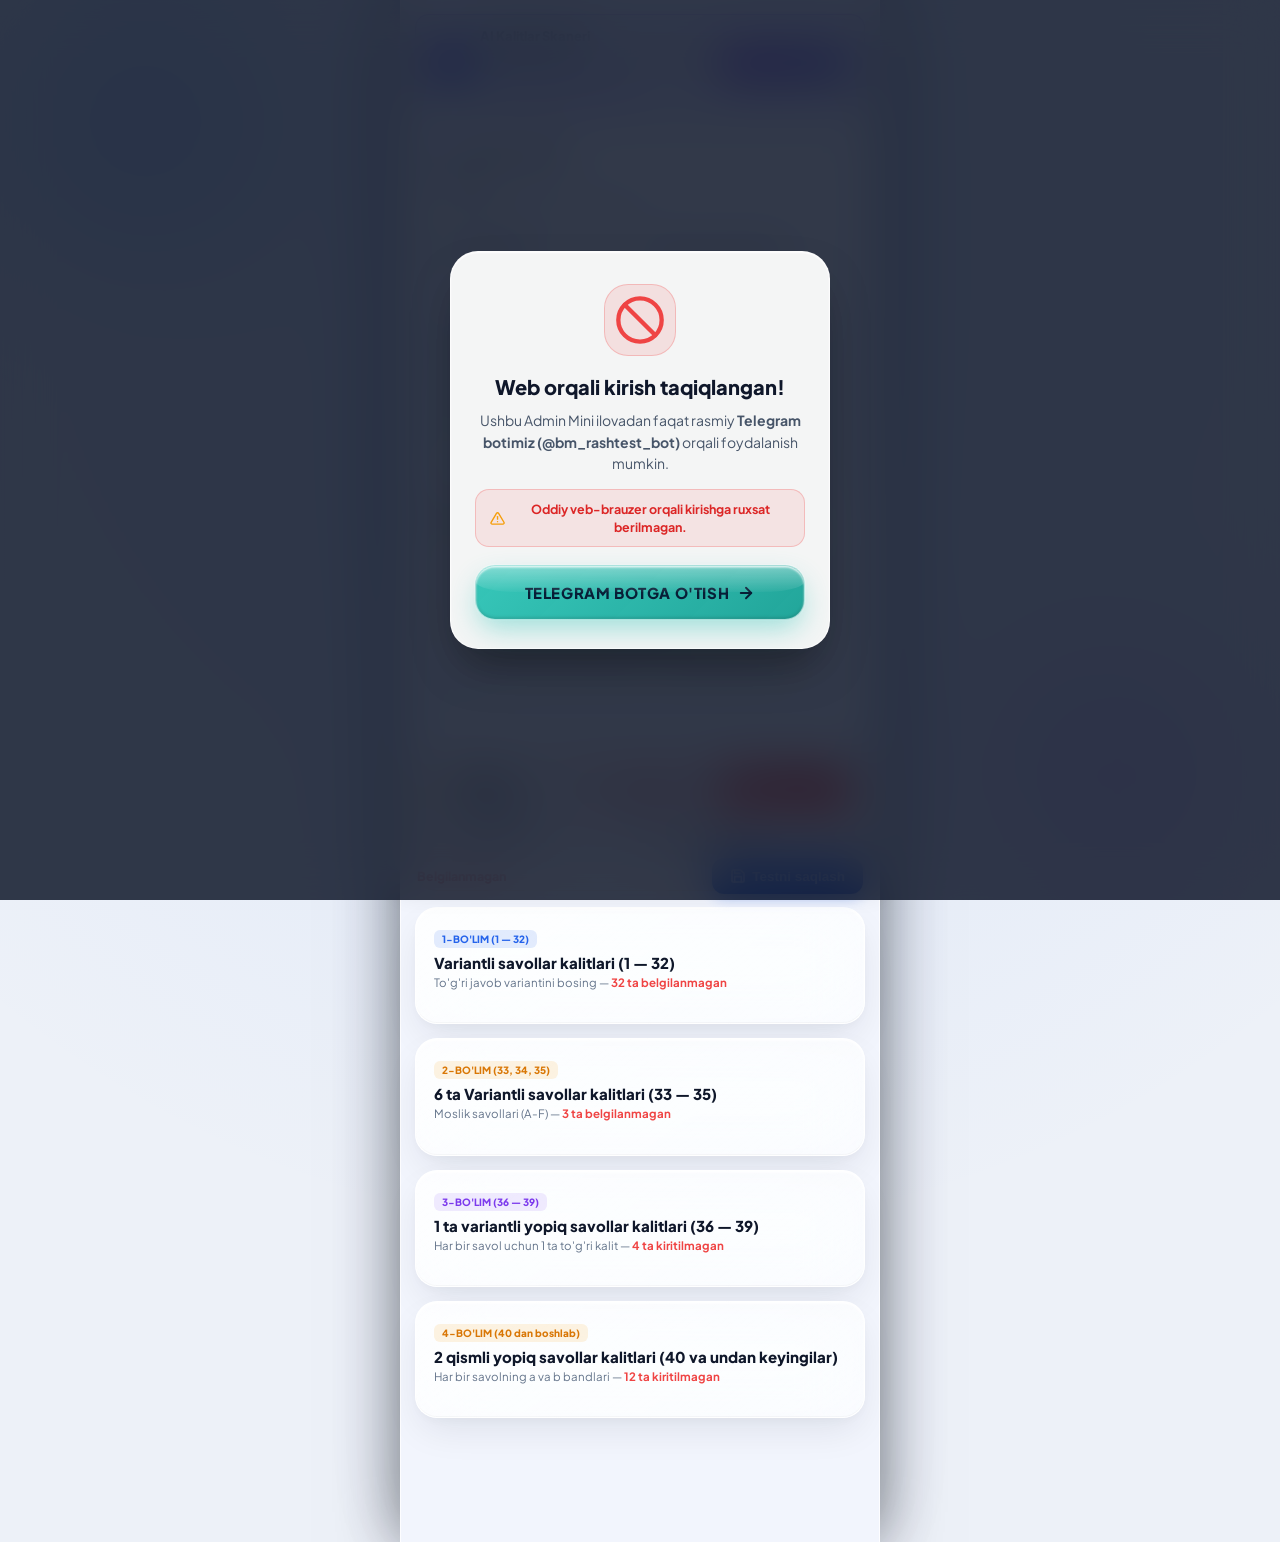
==== admin.html @ a421269e "Fix mini app header overlap, switch to native keyboard, set 36-39 single and 40+ two-part questions," ====
<!DOCTYPE html>
<html lang="uz">
<head>
  <meta charset="UTF-8">
  <meta name="viewport" content="width=device-width, initial-scale=1.0, maximum-scale=1.0, user-scalable=no, viewport-fit=cover">
  <title>Admin — Ona tili Test Yaratish</title>
  <link rel="preconnect" href="https://fonts.googleapis.com">
  <link rel="preconnect" href="https://fonts.gstatic.com" crossorigin>
  <link href="https://fonts.googleapis.com/css2?family=Plus+Jakarta+Sans:wght@400;500;600;700;800;900&display=swap" rel="stylesheet">
  <script src="https://telegram.org/js/telegram-web-app.js"></script>
  <script>
    (function() {
      function activateTelegramFullscreen() {
        if (window.Telegram && window.Telegram.WebApp) {
          var tg = window.Telegram.WebApp;
          try {
            if (typeof tg.ready === 'function') tg.ready();
            if (typeof tg.expand === 'function') tg.expand();
            if (typeof tg.disableVerticalSwipes === 'function') tg.disableVerticalSwipes();
            if (typeof tg.requestFullscreen === 'function') tg.requestFullscreen();
          } catch (e) {}
        }
      }
      activateTelegramFullscreen();
      if (document.readyState === 'loading') {
        document.addEventListener('DOMContentLoaded', activateTelegramFullscreen);
      }
      ['click', 'touchstart', 'pointerdown'].forEach(function(evt) {
        window.addEventListener(evt, activateTelegramFullscreen, { passive: true });
      });
    })();
  </script>
  <script src="/logo_data.js?v=20261019_fs8"></script>
  <link rel="stylesheet" href="/test_style.css?v=20261019_fs8">
  <style>
    .admin-card {
      background: var(--bg-card);
      border-radius: var(--radius-lg);
      padding: 16px;
      border: 1px solid var(--border);
      margin-bottom: 16px;
    }
    .form-group {
      margin-bottom: 12px;
    }
    .form-label {
      display: block;
      font-size: 12px;
      font-weight: 800;
      color: var(--text-main);
      margin-bottom: 4px;
    }
    .form-input {
      width: 100%;
      background: var(--bg-card-sub);
      border: 1.5px solid var(--border);
      border-radius: 10px;
      padding: 10px 12px;
      font-size: 14px;
      font-weight: 600;
      color: var(--text-main);
      outline: none;
    }
    .form-input:focus {
      border-color: var(--primary);
    }
    .q-admin-row {
      display: flex;
      align-items: center;
      justify-content: space-between;
      gap: 10px;
      background: var(--bg-card-sub);
      border: 1px solid var(--border);
      border-radius: var(--radius-md);
      padding: 8px 12px;
      margin-bottom: 8px;
    }
    .q-admin-num {
      font-size: 13px;
      font-weight: 800;
      min-width: 32px;
    }
    .score-input-wrap {
      display: flex;
      align-items: center;
      gap: 4px;
      background: var(--bg-card);
      border: 1px solid var(--border);
      border-radius: 8px;
      padding: 2px 6px;
    }
    .score-input {
      width: 44px;
      border: none;
      background: transparent;
      font-size: 13px;
      font-weight: 800;
      color: var(--primary);
      text-align: center;
      outline: none;
    }
    .score-unit {
      font-size: 11px;
      font-weight: 700;
      color: var(--text-muted);
    }
    .open-admin-box {
      background: var(--bg-card-sub);
      border: 1px solid var(--border);
      border-radius: var(--radius-md);
      padding: 10px 12px;
      margin-bottom: 8px;
    }
    .open-admin-sub-row {
      display: flex;
      align-items: center;
      justify-content: space-between;
      gap: 8px;
      margin-top: 6px;
    }
    .open-val-input {
      flex: 1;
      background: var(--bg-card);
      border: 1px solid var(--border);
      border-radius: 8px;
      padding: 6px 10px;
      font-size: 13px;
      font-weight: 700;
      color: var(--text-main);
      outline: none;
    }
    .floating-total-badge {
      background: linear-gradient(135deg, #1E293B, #0F172A);
      color: #FFFFFF;
      padding: 6px 14px;
      border-radius: var(--radius-full);
      font-size: 13px;
      font-weight: 800;
      display: inline-flex;
      align-items: center;
      gap: 4px;
    }
  </style>
</head>
<body>

  <!-- =========================================
       VEB BRAUZERDA KIRISHNI CHEKLASH EKRANI
       ========================================= -->
  <div id="web-block-screen" class="web-block-screen" style="display:none;">
    <div class="web-block-card">
      <div class="web-block-icon" style="color: #EF4444; display: flex; justify-content: center; align-items: center;">
        <svg width="52" height="52" viewBox="0 0 24 24" fill="none" stroke="currentColor" stroke-width="2" stroke-linecap="round" stroke-linejoin="round">
          <circle cx="12" cy="12" r="10"></circle>
          <line x1="4.93" y1="4.93" x2="19.07" y2="19.07"></line>
        </svg>
      </div>
      <h2 class="web-block-title">Web orqali kirish taqiqlangan!</h2>
      <p class="web-block-desc">
        Ushbu Admin Mini ilovadan faqat rasmiy <b>Telegram botimiz (@bm_rashtest_bot)</b> orqali foydalanish mumkin.
      </p>
      <div class="web-block-warning" style="display: flex; align-items: center; justify-content: center; gap: 6px;">
        <svg width="17" height="17" viewBox="0 0 24 24" fill="none" stroke="#F59E0B" stroke-width="2.2" stroke-linecap="round" stroke-linejoin="round">
          <path d="M10.29 3.86L1.82 18a2 2 0 0 0 1.71 3h16.94a2 2 0 0 0 1.71-3L13.71 3.86a2 2 0 0 0-3.42 0z"></path>
          <line x1="12" y1="9" x2="12" y2="13"></line>
          <line x1="12" y1="17" x2="12.01" y2="17"></line>
        </svg>
        <span>Oddiy veb-brauzer orqali kirishga ruxsat berilmagan.</span>
      </div>
      <a href="https://t.me/bm_rashtest_bot" class="btn-action-primary" style="margin-top: 18px; text-decoration: none; width:100%; justify-content:center; display:flex; align-items:center; gap:8px;">
        <span>Telegram Botga o'tish</span>
        <svg width="18" height="18" viewBox="0 0 24 24" fill="none" stroke="currentColor" stroke-width="2.5" stroke-linecap="round" stroke-linejoin="round">
          <line x1="5" y1="12" x2="19" y2="12"></line>
          <polyline points="12 5 19 12 12 19"></polyline>
        </svg>
      </a>
    </div>
  </div>

  <!-- KIRISH ANIMATSIYASI EKRANI (O'chirildi) -->
  <div class="splash-screen" id="admin-splash" style="display:none !important;">
    <canvas id="splash-canvas" style="position:absolute;inset:0;width:100%;height:100%;pointer-events:none;z-index:1;"></canvas>
    <!-- Markaziy nur/fon nurlanishi -->
    <div class="splash-glow"></div>
    <!-- 1. Markaziy Logo va Qalpoqcha -->
    <div class="splash-logo-container">
      <div class="splash-circle-badge">
        <img src="/img/bm_emblem_fill.png?v=20260927_fill" alt="Logo" class="splash-emblem-img">
      </div>
      <!-- Logoga kiyiladigan 3D akademik qalpoqcha -->
      <img src="/img/graduation_cap.svg" class="splash-grad-cap" alt="Cap">
    </div>
    <!-- 2. Sakrab chiquvchi Harflar -->
    <div class="splash-brand-text">
      <span class="bounce-char" style="--d: 0.95s">O</span>
      <span class="bounce-char" style="--d: 1.05s">N</span>
      <span class="bounce-char" style="--d: 1.15s">A</span>
      <span class="bounce-char space">&nbsp;</span>
      <span class="bounce-char teal" style="--d: 1.25s">T</span>
      <span class="bounce-char teal" style="--d: 1.35s">I</span>
      <span class="bounce-char teal" style="--d: 1.45s">L</span>
      <span class="bounce-char teal" style="--d: 1.55s">I</span>
    </div>
    <!-- 3. Ostki Tagline/Izoh -->
    <div class="splash-subtitle">MILLIY SERTIFIKAT VA RASCH TIZIMI</div>
    <!-- 4. O'tkazib yuborish (Skip) tugmasi -->
    <div class="splash-skip-hint" onclick="if(window.AdminApp && typeof AdminApp.finishSplashImmediately==='function'){AdminApp.finishSplashImmediately();}else if(window.finishAdminSplash){window.finishAdminSplash();}else{var s=document.getElementById('admin-splash')||document.getElementById('splashScreen');if(s)s.style.display='none';}" style="display: inline-flex; align-items: center; gap: 4px;">
      <span>Davom etish</span>
      <svg width="14" height="14" viewBox="0 0 24 24" fill="none" stroke="currentColor" stroke-width="2.5" stroke-linecap="round" stroke-linejoin="round"><line x1="5" y1="12" x2="19" y2="12"></line><polyline points="12 5 19 12 12 19"></polyline></svg>
    </div>
  </div>

  <!-- Dinamik harakatlanuvchi orqa fon (Oq va qora mavzularga mos) -->
  <div class="ambient-moving-mesh" aria-hidden="true">
    <div class="ambient-mesh-orb ambient-orb-1"></div>
    <div class="ambient-mesh-orb ambient-orb-2"></div>
    <div class="ambient-mesh-orb ambient-orb-3"></div>
  </div>

  <div class="test-container" style="padding-bottom: 110px;">
    
    <!-- Tepadagi bo'lim butunlay olib tashlandi (ekranni to'sib qo'ymasligi uchun) -->
    <span class="test-title" style="display:none;"></span>
    <span class="test-subtitle" style="display:none;"></span>

    <main style="padding: 14px;">
      
      <!-- KALITLAR VARAQASI RASMINI YUKLASH (AI VISION OCR) -->
      <div class="admin-scan-card" style="background: linear-gradient(135deg, rgba(37, 99, 235, 0.08), rgba(124, 58, 237, 0.08)); border: 1.5px solid rgba(124, 58, 237, 0.35); border-radius: 14px; padding: 12px 14px; margin-bottom: 14px; display: flex; align-items: center; justify-content: space-between; gap: 10px; box-shadow: 0 2px 10px rgba(124, 58, 237, 0.06);">
        <div style="display: flex; align-items: center; gap: 10px;">
          <div style="width: 40px; height: 40px; border-radius: 10px; background: linear-gradient(135deg, #7C3AED, #2563EB); display: flex; align-items: center; justify-content: center; color: white; flex-shrink: 0; box-shadow: 0 2px 8px rgba(124, 58, 237, 0.3);">
            <svg width="20" height="20" viewBox="0 0 24 24" fill="none" stroke="currentColor" stroke-width="2" stroke-linecap="round" stroke-linejoin="round"><path d="M23 19a2 2 0 0 1-2 2H3a2 2 0 0 1-2-2V8a2 2 0 0 1 2-2h4l2-3h6l2 3h4a2 2 0 0 1 2 2z"/><circle cx="12" cy="13" r="4"/></svg>
          </div>
          <div>
            <div style="font-size: 13px; font-weight: 800; color: var(--text-main);">AI Kalitlar Skaneri</div>
            <div style="font-size: 11px; color: var(--text-muted);">Javoblar varaqasi rasmini yuklab, 55 ta kalitni avtomat to'ldiring</div>
            <div style="font-size: 10px; color: #7C3AED; cursor: pointer; text-decoration: underline; margin-top: 3px; font-weight: 600; display: inline-flex; align-items: center; gap: 3px;" onclick="AdminApp.configureGeminiKey()">
              <svg width="10" height="10" viewBox="0 0 24 24" fill="none" stroke="currentColor" stroke-width="2.5"><path d="M21 2l-2 2m-7.61 7.61a5.5 5.5 0 1 1-7.778 7.778 5.5 5.5 0 0 1 7.777-7.777zm0 0L15.5 7.5m0 0l3 3L22 7l-3-3m-3.5 3.5L19 4"/></svg>
              <span>API kalitni sozlash / yangilash</span>
            </div>
          </div>
        </div>
        <button type="button" class="btn-scan-keys" id="btn-scan-keys" onclick="AdminApp.triggerScanKeys()" style="background: linear-gradient(135deg, #7C3AED, #6366F1); color: white; border: none; border-radius: 10px; padding: 9px 14px; font-size: 12px; font-weight: 800; cursor: pointer; white-space: nowrap; display: flex; align-items: center; gap: 6px; box-shadow: 0 2px 8px rgba(124, 58, 237, 0.3); transition: transform 0.1s ease;">
          <span id="btn-scan-icon" style="display:inline-flex;align-items:center;">
            <svg width="14" height="14" viewBox="0 0 24 24" fill="none" stroke="currentColor" stroke-width="2.5" stroke-linecap="round" stroke-linejoin="round"><polyline points="16 16 12 12 8 16"/><line x1="12" y1="12" x2="12" y2="21"/><path d="M20.39 18.39A5 5 0 0 0 18 9h-1.26A8 8 0 1 0 3 16.3"/></svg>
          </span>
          <span id="btn-scan-text">Rasm yuklash</span>
        </button>
        <input type="file" id="adm-keys-photo-input" accept="image/*" style="display: none;" onchange="AdminApp.handleKeysPhotoSelected(this)">
      </div>

      <!-- 1. ASOSIY TEST MA'LUMOTLARI -->
      <div class="admin-card">
        <h3 style="font-size: 15px; font-weight: 800; margin-bottom: 10px; display: flex; align-items: center; gap: 8px;">
          <svg width="18" height="18" viewBox="0 0 24 24" fill="none" stroke="#2563EB" stroke-width="2.2" stroke-linecap="round" stroke-linejoin="round"><path d="M14 2H6a2 2 0 0 0-2 2v16a2 2 0 0 0 2 2h12a2 2 0 0 0 2-2V8z"/><polyline points="14 2 14 8 20 8"/><line x1="16" y1="13" x2="8" y2="13"/><line x1="16" y1="17" x2="8" y2="17"/><polyline points="10 9 9 9 8 9"/></svg>
          <span>Test tafsilotlari</span>
        </h3>
        
        <div class="form-group">
          <label class="form-label">Test nomi:</label>
          <input type="text" id="adm-test-title" class="form-input" placeholder="Masalan: Ona tili Blok Test #1">
        </div>

        <div style="display: grid; grid-template-columns: 1fr 1fr; gap: 8px;">
          <div class="form-group">
            <label class="form-label">Test kodi (Unikal):</label>
            <input type="text" id="adm-test-code" class="form-input" placeholder="Avtomat to'ldiriladi (masalan: 2)">
          </div>
          <div class="form-group">
            <label class="form-label">Vaqt chegarasi (daqiqa):</label>
            <input type="number" id="adm-test-time" class="form-input" placeholder="0 - Cheksiz" value="0">
          </div>
        </div>

        <div style="background: rgba(37, 99, 235, 0.05); border: 1.5px dashed rgba(37, 99, 235, 0.35); border-radius: 12px; padding: 12px; margin-bottom: 12px;">
          <div style="font-size: 12px; font-weight: 800; color: #2563EB; margin-bottom: 8px; display: flex; align-items: center; gap: 6px;">
            <svg width="14" height="14" viewBox="0 0 24 24" fill="none" stroke="currentColor" stroke-width="2.5" stroke-linecap="round" stroke-linejoin="round"><circle cx="12" cy="12" r="10"/><polyline points="12 6 12 12 16 14"/></svg>
            <span>Avtomatik vaqt jadvali (O'zbekiston vaqti)</span>
          </div>
          <div class="form-group" style="margin-bottom: 8px;">
            <label class="form-label" style="font-size: 11px; display: flex; align-items: center; gap: 4px;">
              <svg width="12" height="12" viewBox="0 0 24 24" fill="none" stroke="currentColor" stroke-width="2"><rect x="3" y="4" width="18" height="18" rx="2" ry="2"/><line x1="16" y1="2" x2="16" y2="6"/><line x1="8" y1="2" x2="8" y2="6"/><line x1="3" y1="10" x2="21" y2="10"/></svg>
              <span>Test sanasi (kun):</span>
            </label>
            <input type="date" id="adm-test-sched-date" class="form-input" style="font-weight: 700;">
          </div>
          <div style="display: grid; grid-template-columns: 1fr 1fr; gap: 8px;">
            <div class="form-group" style="margin-bottom: 0;">
              <label class="form-label" style="font-size: 11px; display: flex; align-items: center; gap: 4px; color: #10B981;">
                <svg width="10" height="10" viewBox="0 0 24 24" fill="#10B981"><circle cx="12" cy="12" r="10"/></svg>
                <span>Boshlanish:</span>
              </label>
              <input type="time" id="adm-test-sched-start" class="form-input" value="19:30" style="font-weight: 700; text-align: center;">
            </div>
            <div class="form-group" style="margin-bottom: 0;">
              <label class="form-label" style="font-size: 11px; display: flex; align-items: center; gap: 4px; color: #EF4444;">
                <svg width="10" height="10" viewBox="0 0 24 24" fill="#EF4444"><circle cx="12" cy="12" r="10"/></svg>
                <span>Tugash:</span>
              </label>
              <input type="time" id="adm-test-sched-end" class="form-input" value="22:00" style="font-weight: 700; text-align: center;">
            </div>
          </div>
        </div>
        
        <div class="form-group">
          <label class="form-label">Kalitlarni ko'rish kodi (Parol):</label>
          <input type="text" id="adm-test-key-code" class="form-input" placeholder="Masalan: 2024 (ixtiyoriy)">
          <div style="font-size: 11px; color: var(--text-muted); margin-top: 4px;">Agar kiritilsa, o'quvchilar test kalitlarini ko'rish uchun shu parolni terishlari kerak bo'ladi.</div>
        </div>
        <div class="form-group" style="margin-top: 10px;">
          <label class="form-label" style="display: flex; align-items: center; gap: 6px;">
            <svg width="14" height="14" viewBox="0 0 24 24" fill="none" stroke="#EF4444" stroke-width="2"><polygon points="23 7 16 12 23 17 23 7"/><rect x="1" y="5" width="15" height="14" rx="2" ry="2"/></svg>
            <span>YouTube Video Tahlil havolasi (ixtiyoriy):</span>
          </label>
          <input type="url" id="adm-test-youtube-url" class="form-input" placeholder="https://youtube.com/watch?v=... yoki https://youtu.be/...">
          <div style="font-size: 11px; color: var(--text-muted); margin-top: 4px;">Natijalar chiqqanida o'quvchilar ushbu havola orqali video tahlilni ko'rishlari mumkin.</div>
        </div>
        <input type="hidden" id="adm-test-subject" value="Ona tili">
      </div>

      <!-- JAVOBLAR HOLATI VA BELGILANMAGAN SAVOLLAR HISOBOBOTI -->
      <div class="admin-card" style="background: linear-gradient(135deg, rgba(245, 158, 11, 0.08), rgba(239, 68, 68, 0.08)); border: 1.5px solid #F59E0B; margin-bottom: 16px;">
        <div style="display: flex; justify-content: space-between; align-items: center; margin-bottom: 8px;">
          <span style="font-weight: 800; font-size: 14px; color: var(--text-main); display: flex; align-items: center; gap: 6px;">
            <span id="unfilled-status-icon" style="display:inline-flex;align-items:center;">
              <svg width="15" height="15" viewBox="0 0 24 24" fill="none" stroke="#F59E0B" stroke-width="2.5"><path d="M10.29 3.86L1.82 18a2 2 0 0 0 1.71 3h16.94a2 2 0 0 0 1.71-3L13.71 3.86a2 2 0 0 0-3.42 0z"/><line x1="12" y1="9" x2="12" y2="13"/><line x1="12" y1="17" x2="12.01" y2="17"/></svg>
            </span> 
            <span id="unfilled-status-title">Javoblar to'ldirilishi:</span>
          </span>
          <div style="display: flex; align-items: center; gap: 8px;">
            <button type="button" class="btn-clear-keys" onclick="AdminApp.confirmClearAll()" title="Barcha kalitlarni tozalash" style="display: inline-flex; align-items: center; gap: 4px; background: rgba(239, 68, 68, 0.1); border: 1px solid rgba(239, 68, 68, 0.35); color: #EF4444; font-size: 11.5px; font-weight: 800; padding: 4px 10px; border-radius: 8px; cursor: pointer; transition: all 0.2s ease;">
              <svg width="12" height="12" viewBox="0 0 24 24" fill="none" stroke="currentColor" stroke-width="2.2" stroke-linecap="round" stroke-linejoin="round"><polyline points="3 6 5 6 21 6"></polyline><path d="M19 6v14a2 2 0 0 1-2 2H7a2 2 0 0 1-2-2V6m3 0V4a2 2 0 0 1 2-2h4a2 2 0 0 1 2 2v2"></path></svg>
              <span>Hammasini o'chirish</span>
            </button>
            <span id="unfilled-total-badge" style="font-size: 13px; font-weight: 900; padding: 4px 10px; border-radius: 8px; background: #EF4444; color: white;">51 ta belgilanmagan</span>
          </div>
        </div>
        <div style="display: grid; grid-template-columns: 1fr 1fr; gap: 8px;">
          <div id="unfilled-closed-pill" style="padding: 8px 10px; border-radius: 8px; background: var(--bg-card); border: 1px solid var(--border); font-size: 12px; font-weight: 700;">
            <div style="display:flex;align-items:center;gap:5px;margin-bottom:2px;">
              <svg width="13" height="13" viewBox="0 0 24 24" fill="none" stroke="currentColor" stroke-width="2.5"><circle cx="12" cy="12" r="10"/></svg>
              <b>Yopiq (1-35):</b>
            </div>
            <span id="unfilled-closed-count" style="color: #EF4444; font-weight: 800;">35 ta belgilanmagan</span>
          </div>
          <div id="unfilled-open-pill" style="padding: 8px 10px; border-radius: 8px; background: var(--bg-card); border: 1px solid var(--border); font-size: 12px; font-weight: 700;">
            <div style="display:flex;align-items:center;gap:5px;margin-bottom:2px;">
              <svg width="13" height="13" viewBox="0 0 24 24" fill="none" stroke="currentColor" stroke-width="2.5"><path d="M12 20h9"/><path d="M16.5 3.5a2.121 2.121 0 0 1 3 3L7 19l-4 1 1-4L16.5 3.5z"/></svg>
              <b>Ochiq (36-45):</b>
            </div>
            <span id="unfilled-open-count" style="color: #EF4444; font-weight: 800;">16 ta kiritilmagan</span>
          </div>
        </div>
      </div>

      <!-- 2. SAVOLLAR KALITLARI VA BALLARI (1-32) -->
      <section class="section-group" style="margin-bottom: 14px;">
        <div class="section-group-header">
          <div class="section-badge">1-BO'LIM (1 — 32)</div>
          <h2 class="section-heading">Variantli savollar kalitlari (1 — 32)</h2>
          <span class="section-subtext" id="sec-subtext-1">To'g'ri javob variantini bosing — <b id="cnt-sec-1" style="color: #EF4444;">32 ta belgilanmagan</b></span>
        </div>
        <div id="admin-part-1">
          <!-- JS orqali to'ldiriladi -->
        </div>
      </section>

      <!-- 3. 33, 34, 35 SAVOLLAR (6 ta variant) -->
      <section class="section-group" style="margin-bottom: 14px;">
        <div class="section-group-header">
          <div class="section-badge special-badge">2-BO'LIM (33, 34, 35)</div>
          <h2 class="section-heading">6 ta Variantli savollar kalitlari (33 — 35)</h2>
          <span class="section-subtext" id="sec-subtext-2">Moslik savollari (A-F) — <b id="cnt-sec-2" style="color: #EF4444;">3 ta belgilanmagan</b></span>
        </div>
        <div id="admin-part-2">
          <!-- JS orqali to'ldiriladi -->
        </div>
      </section>

      <!-- 4. 36-39 YOPIQ SAVOLLAR (1 ta variantli) -->
      <section class="section-group" style="margin-bottom: 14px;">
        <div class="section-group-header">
          <div class="section-badge math-badge">3-BO'LIM (36 — 39)</div>
          <h2 class="section-heading">1 ta variantli yopiq savollar kalitlari (36 — 39)</h2>
          <span class="section-subtext" id="sec-subtext-3">Har bir savol uchun 1 ta to'g'ri kalit — <b id="cnt-sec-3" style="color: #EF4444;">4 ta kiritilmagan</b></span>
        </div>
        <div id="admin-part-3">
          <!-- JS orqali to'ldiriladi -->
        </div>
      </section>

      <!-- 5. 40 dan boshlab YOPIQ SAVOLLAR (a va b bandli) -->
      <section class="section-group">
        <div class="section-group-header">
          <div class="section-badge special-badge">4-BO'LIM (40 dan boshlab)</div>
          <h2 class="section-heading">2 qismli yopiq savollar kalitlari (40 va undan keyingilar)</h2>
          <span class="section-subtext" id="sec-subtext-4">Har bir savolning a va b bandlari — <b id="cnt-sec-4" style="color: #EF4444;">12 ta kiritilmagan</b></span>
        </div>
        <div id="admin-part-4">
          <!-- JS orqali to'ldiriladi -->
        </div>
      </section>

    </main>

    <!-- PASTKI SAQLASH DOCKI (KOMPAKT) -->
    <footer class="bottom-submit-dock admin-compact-dock">
      <div class="submit-dock-inner admin-compact-inner">
        <div class="dock-summary" style="margin-bottom:0;">
          <div id="admin-dock-total" style="display:none;"></div>
          <div class="dock-status-sub" id="admin-dock-unfilled" style="color: #EF4444; font-weight: 800; font-size: 12.5px; line-height: 1.3;">Belgilanmagan</div>
        </div>
        <button class="btn-submit-test btn-submit-compact" style="display: flex; align-items: center; justify-content: center; gap: 6px; background: linear-gradient(135deg, #2563EB, #1D4ED8);" onclick="AdminApp.saveTest()">
          <svg width="16" height="16" viewBox="0 0 24 24" fill="none" stroke="currentColor" stroke-width="2.5" stroke-linecap="round" stroke-linejoin="round"><path d="M19 21H5a2 2 0 0 1-2-2V5a2 2 0 0 1 2-2h11l5 5v11a2 2 0 0 1-2 2z"/><polyline points="17 21 17 13 7 13 7 21"/><polyline points="7 3 7 8 15 8"/></svg>
          <span>Testni saqlash</span>
        </button>
      </div>
    </footer>

  </div> <!-- /.test-container -->

  <script src="/logo_data.js?v=20261019_fs8"></script>
  <script src="/admin_app.js?v=20261019_fs8"></script>
  <script>
    (function() {
      window.finishAdminSplash = function() {
        if (window.AdminApp && typeof AdminApp.finishSplashImmediately === 'function') {
          AdminApp.finishSplashImmediately();
        } else {
          var s = document.getElementById('admin-splash') || document.getElementById('splashScreen');
          if (s) { s.classList.add('dismissed'); setTimeout(function() { s.style.display = 'none'; }, 600); }
        }
      };
      window.dismissSplash = window.finishAdminSplash;
    })();
  </script>
</body>
</html>
---- test_style.css ----
/* =========================================
   TEST TEKSHIRISH TIZIMI — STYLES
   ========================================= */

:root {
  --primary: #2563EB;
  --primary-hover: #1D4ED8;
  --primary-light: rgba(37, 99, 235, 0.12);
  --success: #10B981;
  --success-light: rgba(16, 185, 129, 0.12);
  --error: #EF4444;
  --error-light: rgba(239, 68, 68, 0.12);
  --warning: #F59E0B;
  --warning-light: rgba(245, 158, 11, 0.12);
  
  /* ── MACOS 27 LIQUID GLASS DESIGN TOKENS (LIGHT CRYSTAL) ── */
  --liquid-glass-bg: linear-gradient(145deg, rgba(255, 255, 255, 0.82) 0%, rgba(255, 255, 255, 0.58) 100%);
  --liquid-glass-hover: linear-gradient(145deg, rgba(255, 255, 255, 0.94) 0%, rgba(255, 255, 255, 0.74) 100%);
  --liquid-glass-border: 1px solid rgba(255, 255, 255, 0.88);
  --liquid-glass-specular: inset 0 1.5px 2px 0 rgba(255, 255, 255, 0.95), inset 0 -1px 1px 0 rgba(0, 0, 0, 0.03);
  --liquid-glass-shadow: 0 16px 38px -6px rgba(15, 23, 42, 0.09), 0 4px 14px -2px rgba(15, 23, 42, 0.04);
  --liquid-glass-blur: blur(30px) saturate(190%) contrast(105%);

  --bg-main: #F2F5FD;
  --bg-card: var(--liquid-glass-bg);
  --bg-card-sub: rgba(255, 255, 255, 0.6);
  --text-main: #0F172A;
  --text-muted: #64748B;
  --border: rgba(255, 255, 255, 0.85);
  
  --shadow-sm: 0 2px 8px rgba(15, 23, 42, 0.04);
  --shadow-md: var(--liquid-glass-shadow);
  --shadow-lg: 0 20px 48px -8px rgba(15, 23, 42, 0.12);
  
  --radius-sm: 10px;
  --radius-md: 16px;
  --radius-lg: 22px;
  --radius-xl: 30px;
  --radius-full: 9999px;
  --font: 'Plus Jakarta Sans', -apple-system, BlinkMacSystemFont, sans-serif;

  /* Telegram 8.0 Fullscreen Safe Areas (Yopish tugmalari va status bar bilan ustma-ust tushmasligi uchun) */
  --tg-safe-top: max(
    var(--tg-content-safe-area-inset-top, 0px),
    calc(env(safe-area-inset-top, 0px) + 54px),
    calc(var(--tg-safe-area-inset-top, 0px) + 52px),
    92px
  );
  --tg-safe-bottom: max(env(safe-area-inset-bottom, 0px), var(--tg-safe-area-inset-bottom, 0px), var(--tg-content-safe-area-inset-bottom, 0px), 16px);
  --tg-safe-left: max(env(safe-area-inset-left, 0px), var(--tg-safe-area-inset-left, 0px), var(--tg-content-safe-area-inset-left, 0px));
  --tg-safe-right: max(env(safe-area-inset-right, 0px), var(--tg-safe-area-inset-right, 0px), var(--tg-content-safe-area-inset-right, 0px));
}

@media (min-width: 769px) {
  :root {
    --tg-safe-top: max(var(--tg-content-safe-area-inset-top, 0px), env(safe-area-inset-top, 0px), 0px);
  }
}

body.dark-mode {
  /* ── MACOS 27 LIQUID GLASS DESIGN TOKENS (DARK OBSIDIAN) ── */
  --liquid-glass-bg: linear-gradient(145deg, rgba(26, 34, 53, 0.74) 0%, rgba(15, 23, 42, 0.62) 100%);
  --liquid-glass-hover: linear-gradient(145deg, rgba(38, 48, 72, 0.82) 0%, rgba(22, 32, 55, 0.72) 100%);
  --liquid-glass-border: 1px solid rgba(255, 255, 255, 0.13);
  --liquid-glass-specular: inset 0 1.5px 1px 0 rgba(255, 255, 255, 0.22), inset 0 -1px 1px 0 rgba(0, 0, 0, 0.35);
  --liquid-glass-shadow: 0 16px 42px -6px rgba(0, 0, 0, 0.6), 0 4px 14px -2px rgba(0, 0, 0, 0.4);
  --liquid-glass-blur: blur(30px) saturate(190%) contrast(105%);

  --bg-main: #070913;
  --bg-card: var(--liquid-glass-bg);
  --bg-card-sub: rgba(255, 255, 255, 0.06);
  --text-main: #F8FAFC;
  --text-muted: #94A3B8;
  --border: rgba(255, 255, 255, 0.13);
  --shadow-sm: 0 2px 8px rgba(0, 0, 0, 0.3);
  --shadow-md: var(--liquid-glass-shadow);
  --shadow-lg: 0 24px 56px -8px rgba(0, 0, 0, 0.65);
}

* {
  box-sizing: border-box;
  margin: 0;
  padding: 0;
  -webkit-tap-highlight-color: transparent;
}

body {
  font-family: var(--font);
  background-color: var(--bg-main);
  color: var(--text-main);
  min-height: 100vh;
  display: flex;
  justify-content: center;
  overflow-x: hidden;
  line-height: 1.4;
  transition: background-color 0.25s ease, color 0.25s ease;
}

/* =========================================
   0. ANIMATSIYALI INTRO / SPLASH EKRANI (BARCHA MINI APP LAR UCHUN)
   ========================================= */
.splash-screen,
.splash-screen-common,
#intro-splash,
#admin-splash,
#splashScreen {
  position: fixed;
  top: 0;
  left: 0;
  width: 100%;
  height: 100%;
  background: radial-gradient(circle at 50% 38%, #0E345D 0%, #0B2B4C 52%, #061A2F 100%);
  z-index: 99999;
  display: flex;
  flex-direction: column;
  align-items: center;
  justify-content: center;
  transition: opacity 0.65s cubic-bezier(0.16, 1, 0.3, 1), transform 0.65s cubic-bezier(0.16, 1, 0.3, 1);
  overflow: hidden;
  user-select: none;
  -webkit-user-select: none;
}

/* Yopilganda kattalashib yo'qolish */
.splash-screen.dismissed,
.splash-screen.portal-warp-exit,
.splash-screen.fade-out,
.splash-screen-common.dismissed,
.splash-screen-common.portal-warp-exit,
.splash-screen-common.fade-out,
#intro-splash.dismissed,
#intro-splash.portal-warp-exit,
#intro-splash.fade-out,
#admin-splash.dismissed,
#admin-splash.portal-warp-exit {
  opacity: 0;
  transform: scale(1.08);
  pointer-events: none;
}

/* Markaziy orqa fonning pulsatsiyalanishi */
.splash-glow {
  position: absolute;
  width: 280px;
  height: 280px;
  background: radial-gradient(circle, rgba(46, 196, 182, 0.35) 0%, rgba(46, 196, 182, 0) 70%);
  border-radius: 50%;
  top: 40%;
  left: 50%;
  transform: translate(-50%, -50%);
  animation: splashGlowPulse 2.8s ease-in-out infinite alternate;
  pointer-events: none;
}

@keyframes splashGlowPulse {
  0% { transform: translate(-50%, -50%) scale(0.85); opacity: 0.5; }
  100% { transform: translate(-50%, -50%) scale(1.2); opacity: 0.9; }
}

/* 2. Logo Konteyneri va Dumaloq Disk */
.splash-logo-container {
  position: relative;
  width: 140px;
  height: 140px;
  margin: 0 auto 24px;
  z-index: 2;
}

.splash-circle-badge {
  width: 140px;
  height: 140px;
  border-radius: 50%;
  background: #FFFFFF;
  box-shadow: 0 16px 45px rgba(0, 0, 0, 0.45), 0 0 35px rgba(46, 196, 182, 0.35);
  border: 3.5px solid rgba(46, 196, 182, 0.8);
  display: flex;
  align-items: center;
  justify-content: center;
  overflow: hidden; /* Doiradan tashqariga burchaklar chiqmaydi */
  animation: emblemEmerge 0.75s cubic-bezier(0.16, 1, 0.3, 1) forwards;
}

@keyframes emblemEmerge {
  0% {
    opacity: 0;
    transform: scale(0.35) translateY(24px);
    filter: blur(8px);
  }
  70% {
    opacity: 1;
    transform: scale(1.06) translateY(-4px);
    filter: blur(0);
  }
  100% {
    opacity: 1;
    transform: scale(1) translateY(0);
  }
}

.splash-emblem-img {
  width: 82%;
  height: 82%;
  object-fit: contain;
  display: block;
}

/* 3. Akademik Qalpoqcha Kiyilishi va Tebranishi */
.splash-grad-cap {
  position: absolute;
  top: -30px;
  left: 50%;
  width: 104px;
  height: auto;
  z-index: 10;
  opacity: 0;
  transform: translateX(-48%) rotate(-12deg);
  filter: drop-shadow(0 10px 18px rgba(0, 0, 0, 0.6));
  animation: capLandOnLogo 0.75s 0.65s cubic-bezier(0.175, 0.885, 0.32, 1.35) forwards,
             capFloatingWiggle 2.8s 1.4s ease-in-out infinite alternate;
  transform-origin: 50% 80%;
  pointer-events: none;
}

@keyframes capLandOnLogo {
  0% {
    opacity: 0;
    transform: translateX(-48%) translateY(-65px) scale(0.3) rotate(32deg);
  }
  65% {
    opacity: 1;
    transform: translateX(-48%) translateY(5px) scale(1.1) rotate(-16deg);
  }
  85% {
    opacity: 1;
    transform: translateX(-48%) translateY(-2px) scale(0.97) rotate(-10deg);
  }
  100% {
    opacity: 1;
    transform: translateX(-48%) translateY(0) scale(1) rotate(-12deg);
  }
}

@keyframes capFloatingWiggle {
  0% {
    transform: translateX(-48%) translateY(0) rotate(-12deg) scale(1);
  }
  100% {
    transform: translateX(-48%) translateY(-2.5px) rotate(-9deg) scale(1.02);
  }
}

/* 4. Sakrab Chiqadigan Harflar */
.splash-brand-text {
  display: flex;
  align-items: baseline;
  justify-content: center;
  font-family: 'Plus Jakarta Sans', -apple-system, sans-serif;
  font-size: clamp(22px, 6vw, 30px);
  font-weight: 800;
  letter-spacing: -0.5px;
  margin-bottom: 8px;
  z-index: 2;
  white-space: nowrap;
}

.bounce-char {
  display: inline-block;
  color: #FFFFFF;
  opacity: 0;
  transform: translateY(45px) scale(0.3);
  animation: letterBounce 0.65s var(--d) cubic-bezier(0.175, 0.885, 0.32, 1.35) forwards;
  text-shadow: 0 4px 15px rgba(0, 0, 0, 0.4);
}

.bounce-char.space {
  width: 8px;
}

.bounce-char.dot {
  color: #55E4D6;
  margin: 0 1px;
}

.bounce-char.teal {
  color: #2EC4B6;
  text-shadow: 0 0 18px rgba(46, 196, 182, 0.85);
}

@keyframes letterBounce {
  0% {
    opacity: 0;
    transform: translateY(45px) scale(0.3);
  }
  55% {
    opacity: 1;
    transform: translateY(-20px) scale(1.25);
  }
  78% {
    opacity: 1;
    transform: translateY(6px) scale(0.92);
  }
  100% {
    opacity: 1;
    transform: translateY(0) scale(1);
  }
}

/* 5. Subtitle va Skip Tugmasi */
.splash-subtitle {
  font-family: 'Plus Jakarta Sans', -apple-system, sans-serif;
  font-size: 11px;
  font-weight: 700;
  color: #94A3B8;
  letter-spacing: 2px;
  text-transform: uppercase;
  opacity: 0;
  animation: subtitleReveal 0.8s 2.0s ease forwards;
  z-index: 2;
  text-align: center;
}

@keyframes subtitleReveal {
  0% {
    opacity: 0;
    transform: translateY(12px);
    letter-spacing: 0.5px;
  }
  100% {
    opacity: 0.85;
    transform: translateY(0);
    letter-spacing: 2.2px;
  }
}

.splash-skip-hint {
  position: absolute;
  bottom: 40px;
  background: rgba(255, 255, 255, 0.12);
  backdrop-filter: blur(8px);
  -webkit-backdrop-filter: blur(8px);
  border: 1px solid rgba(255, 255, 255, 0.2);
  padding: 8px 18px;
  border-radius: 30px;
  color: #FFFFFF;
  font-family: 'Plus Jakarta Sans', sans-serif;
  font-size: 12px;
  font-weight: 700;
  cursor: pointer;
  opacity: 0;
  animation: skipBtnAppear 0.5s 2.3s ease forwards;
  transition: all 0.2s ease;
  z-index: 10;
}

.splash-skip-hint:hover {
  background: rgba(46, 196, 182, 0.25);
  border-color: #2EC4B6;
  transform: scale(1.05);
}

@keyframes skipBtnAppear {
  0% { opacity: 0; transform: translateY(10px); }
  100% { opacity: 1; transform: translateY(0); }
}

.intro-logo-glow {
  position: absolute;
  inset: -8px;
  background: radial-gradient(circle, rgba(37, 99, 235, 0.6) 0%, rgba(99, 102, 241, 0) 70%);
  border-radius: 50%;
  animation: glowPulse 2s ease-in-out infinite;
}

@keyframes glowPulse {
  0%, 100% { transform: scale(1); opacity: 0.7; }
  50% { transform: scale(1.25); opacity: 1; }
}

.intro-logo-ring {
  position: relative;
  width: 84px;
  height: 84px;
  border-radius: 50%;
  background: linear-gradient(135deg, #1e293b, #0f172a);
  border: 2px solid rgba(96, 165, 250, 0.4);
  display: flex;
  align-items: center;
  justify-content: center;
  box-shadow: 0 8px 24px rgba(0, 0, 0, 0.5);
}

.intro-svg-circle {
  position: absolute;
  inset: 0;
  width: 100%;
  height: 100%;
  transform: rotate(-90deg);
}

.svg-track {
  fill: none;
  stroke: rgba(255, 255, 255, 0.08);
  stroke-width: 4;
}

.svg-loader {
  fill: none;
  stroke: #3B82F6;
  stroke-width: 4;
  stroke-linecap: round;
  stroke-dasharray: 283;
  stroke-dashoffset: 75;
  animation: rotateSvg 2s linear infinite;
}

@keyframes rotateSvg {
  0% { transform: rotate(0deg); }
  100% { transform: rotate(360deg); }
}

.intro-icon-inner {
  font-size: 38px;
  animation: bounceMath 2s ease-in-out infinite;
}

@keyframes bounceMath {
  0%, 100% { transform: scale(1); }
  50% { transform: scale(1.1) rotate(5deg); }
}

.intro-brand-badge {
  background: rgba(59, 130, 246, 0.18);
  color: #60A5FA;
  border: 1px solid rgba(96, 165, 250, 0.3);
  font-size: 11px;
  font-weight: 800;
  letter-spacing: 1.2px;
  padding: 4px 12px;
  border-radius: 9999px;
  margin-bottom: 8px;
  text-transform: uppercase;
}

.intro-brand-title {
  font-size: 26px;
  font-weight: 900;
  color: #FFFFFF;
  letter-spacing: 0.5px;
  margin-bottom: 4px;
  text-shadow: 0 2px 10px rgba(37, 99, 235, 0.5);
}

.intro-subject-text {
  font-size: 14px;
  font-weight: 600;
  color: #94A3B8;
  margin-bottom: 22px;
}

/* Yuklanish Progress Bari */
.intro-loader-wrap {
  width: 100%;
  max-width: 240px;
  margin-bottom: 18px;
  display: flex;
  flex-direction: column;
  align-items: center;
  gap: 8px;
}

.intro-loader-track {
  width: 100%;
  height: 5px;
  background: rgba(255, 255, 255, 0.1);
  border-radius: 9999px;
  overflow: hidden;
}

.intro-loader-bar {
  height: 100%;
  width: 0%;
  background: linear-gradient(90deg, #3B82F6, #60A5FA);
  border-radius: 9999px;
  transition: width 0.3s ease;
  box-shadow: 0 0 10px rgba(59, 130, 246, 0.8);
}

.intro-loading-status {
  font-size: 12px;
  font-weight: 600;
  color: #64748B;
  letter-spacing: 0.3px;
}

.intro-user-pill {
  background: rgba(255, 255, 255, 0.06);
  border: 1px solid rgba(255, 255, 255, 0.12);
  padding: 6px 14px;
  border-radius: 9999px;
  display: inline-flex;
  align-items: center;
  gap: 6px;
  font-size: 12.5px;
  color: #E2E8F0;
}

.test-container {
  width: 100%;
  max-width: 480px;
  margin: 0 auto;
  padding-bottom: calc(120px + var(--tg-safe-bottom));
  position: relative;
  z-index: 1;
}

/* ── HARAKATLANUVCHI DINAMIK AMBIENT ORQA FON (OQ VA QORA MOS) ── */
.ambient-moving-mesh {
  position: fixed;
  inset: 0;
  pointer-events: none;
  z-index: 0;
  overflow: hidden;
  transition: opacity 0.4s ease;
}

.ambient-mesh-orb {
  position: absolute;
  border-radius: 50%;
  filter: blur(48px);
  -webkit-filter: blur(48px);
  will-change: transform, opacity;
  -webkit-backface-visibility: hidden;
  backface-visibility: hidden;
  transform: translateZ(0);
}

/* Light mode (default) */
.ambient-orb-1 {
  width: 440px;
  height: 440px;
  top: -100px;
  left: -80px;
  background: radial-gradient(circle, rgba(59, 130, 246, 0.30) 0%, rgba(147, 197, 253, 0.15) 50%, transparent 72%);
  animation: ambientFloat1 11s ease-in-out infinite alternate;
}

.ambient-orb-2 {
  width: 480px;
  height: 480px;
  bottom: -120px;
  right: -80px;
  background: radial-gradient(circle, rgba(168, 85, 247, 0.26) 0%, rgba(216, 180, 254, 0.12) 50%, transparent 72%);
  animation: ambientFloat2 13s ease-in-out infinite alternate-reverse;
}

.ambient-orb-3 {
  width: 330px;
  height: 330px;
  top: 38%;
  left: 28%;
  background: radial-gradient(circle, rgba(14, 165, 233, 0.24) 0%, rgba(186, 230, 253, 0.10) 50%, transparent 72%);
  animation: ambientFloat3 9s ease-in-out infinite alternate;
}

/* Dark mode colors */
body.dark-mode .ambient-orb-1,
[data-theme="dark"] .ambient-orb-1 {
  background: radial-gradient(circle, rgba(37, 99, 235, 0.38) 0%, rgba(30, 58, 138, 0.20) 48%, transparent 72%);
}

body.dark-mode .ambient-orb-2,
[data-theme="dark"] .ambient-orb-2 {
  background: radial-gradient(circle, rgba(147, 51, 234, 0.32) 0%, rgba(79, 70, 229, 0.16) 48%, transparent 72%);
}

body.dark-mode .ambient-orb-3,
[data-theme="dark"] .ambient-orb-3 {
  background: radial-gradient(circle, rgba(6, 182, 212, 0.26) 0%, rgba(14, 165, 233, 0.12) 50%, transparent 72%);
}

@keyframes ambientFloat1 {
  0% { transform: translate3d(0, 0, 0) scale(1) rotate(0deg); }
  50% { transform: translate3d(65px, 85px, 0) scale(1.18) rotate(35deg); }
  100% { transform: translate3d(-35px, 125px, 0) scale(0.92) rotate(70deg); }
}

@keyframes ambientFloat2 {
  0% { transform: translate3d(0, 0, 0) scale(1) rotate(0deg); }
  50% { transform: translate3d(-85px, -65px, 0) scale(1.16) rotate(-35deg); }
  100% { transform: translate3d(55px, -105px, 0) scale(0.90) rotate(-70deg); }
}

@keyframes ambientFloat3 {
  0% { transform: translate3d(0, 0, 0) scale(0.88); opacity: 0.60; }
  50% { transform: translate3d(-55px, 65px, 0) scale(1.24); opacity: 0.90; }
  100% { transform: translate3d(45px, -45px, 0) scale(0.95); opacity: 0.65; }
}

@keyframes ambientFloat3 {
  0% { transform: translate3d(0, 0, 0) scale(0.9); opacity: 0.35; }
  50% { transform: translate3d(-45px, 55px, 0) scale(1.22); opacity: 0.7; }
  100% { transform: translate3d(35px, -35px, 0) scale(0.95); opacity: 0.45; }
}

/* =========================================
   1. HEADER (KOMPAKT & SMART HIDING)
   ========================================= */
.test-header {
  background: var(--liquid-glass-bg);
  padding: calc(var(--tg-safe-top) + 6px) 14px 10px 14px;
  border-bottom: var(--liquid-glass-border);
  box-shadow: 0 4px 20px rgba(0, 0, 0, 0.05), var(--liquid-glass-specular);
  position: sticky;
  top: 0;
  z-index: 40;
  backdrop-filter: var(--liquid-glass-blur);
  -webkit-backdrop-filter: var(--liquid-glass-blur);
  transition: all 0.2s ease;
}

/* Ochiq savollarni yozayotganda barcha tepadagi elementlar va pastki dock to'liq yashirilishi */
body.keyboard-open .test-header {
  display: none !important;
}

body.keyboard-open .bottom-submit-dock {
  display: none !important;
}

body.keyboard-open .test-container {
  padding-bottom: 380px !important;
}

.header-top-row {
  display: flex;
  justify-content: space-between;
  align-items: center;
  margin-bottom: 0px;
}

.header-brand-wrap {
  display: flex;
  align-items: center;
  gap: 10px;
}

.header-bm-logo {
  width: 32px;
  height: 32px;
  border-radius: 8px;
  object-fit: contain;
  flex-shrink: 0;
  border: 1px solid var(--border);
  background: var(--bg-card);
}

.header-test-title {
  font-size: 16px;
  font-weight: 800;
  color: var(--text-main);
  margin: 0;
  line-height: 1.2;
  letter-spacing: -0.2px;
}

.header-actions {
  display: flex;
  align-items: center;
  gap: 8px;
}

.theme-toggle-btn {
  background: var(--bg-card-sub);
  border: 1px solid var(--border);
  font-size: 14px;
  width: 32px;
  height: 32px;
  border-radius: 50%;
  display: flex;
  align-items: center;
  justify-content: center;
  cursor: pointer;
  box-shadow: var(--shadow-sm);
  transition: all 0.2s ease;
}

.btn-clear-all {
  display: inline-flex;
  align-items: center;
  gap: 5px;
  background: rgba(239, 68, 68, 0.08);
  border: 1px solid rgba(239, 68, 68, 0.25);
  color: #EF4444;
  font-size: 11.5px;
  font-weight: 700;
  padding: 5px 10px;
  border-radius: var(--radius-full);
  cursor: pointer;
  transition: all 0.2s cubic-bezier(0.16, 1, 0.3, 1);
  white-space: nowrap;
}

.btn-clear-all:hover {
  background: rgba(239, 68, 68, 0.16);
  border-color: #EF4444;
  transform: translateY(-1px);
}

.btn-clear-all:active {
  transform: scale(0.96);
}

.btn-clear-inline {
  display: inline-flex;
  align-items: center;
  gap: 3px;
  background: rgba(239, 68, 68, 0.08);
  border: 1px solid rgba(239, 68, 68, 0.2);
  color: #EF4444;
  font-size: 11px;
  font-weight: 700;
  padding: 3px 8px;
  border-radius: var(--radius-full);
  cursor: pointer;
  transition: all 0.2s ease;
  white-space: nowrap;
}

.btn-clear-inline:hover {
  background: rgba(239, 68, 68, 0.16);
  border-color: #EF4444;
}

.btn-clear-inline:active {
  transform: scale(0.96);
}

[data-theme="dark"] .btn-clear-all,
.dark-mode .btn-clear-all,
[data-theme="dark"] .btn-clear-inline,
.dark-mode .btn-clear-inline {
  background: rgba(239, 68, 68, 0.15);
  border-color: rgba(239, 68, 68, 0.4);
  color: #F87171;
}

@media (max-width: 380px) {
  .btn-clear-all span {
    display: none;
  }
  .btn-clear-all {
    padding: 5px 8px;
  }
}

/* Kichik o'lchamdagi to'ldirilgan javoblar shkalasi (kompakt progress bar) */
.progress-section-compact {
  display: flex;
  align-items: center;
  gap: 10px;
  margin-top: 8px;
  padding: 0;
}

.progress-section-compact .progress-bar-track {
  flex: 1;
  height: 5px;
  background: var(--border);
  border-radius: var(--radius-full);
  overflow: hidden;
}

.progress-section-compact .progress-bar-fill {
  height: 100%;
  background: linear-gradient(90deg, #3B82F6, #10B981);
  border-radius: var(--radius-full);
  transition: width 0.3s cubic-bezier(0.16, 1, 0.3, 1);
}

.progress-count-mini {
  font-size: 12px;
  font-weight: 800;
  color: var(--primary);
  font-variant-numeric: tabular-nums;
  white-space: nowrap;
}

.questions-nav-map {
  margin-top: 10px;
  padding-top: 10px;
  border-top: 1px dashed var(--border);
  max-height: 180px;
  overflow-y: auto;
}

.map-grid {
  display: grid;
  grid-template-columns: repeat(9, 1fr);
  gap: 5px;
}

.map-num-btn {
  aspect-ratio: 1;
  display: flex;
  align-items: center;
  justify-content: center;
  background: var(--bg-card-sub);
  border: 1px solid var(--border);
  border-radius: 8px;
  font-size: 11px;
  font-weight: 700;
  color: var(--text-muted);
  cursor: pointer;
  transition: all 0.15s ease;
}

.map-num-btn.answered {
  background: var(--success-light);
  border-color: var(--success);
  color: var(--success);
}

.map-num-btn.active-target {
  box-shadow: 0 0 0 2px var(--primary);
}

/* =========================================
   2. SAVOLLAR RO'YXATI
   ========================================= */
.questions-list-wrapper {
  padding: 14px 14px;
  display: flex;
  flex-direction: column;
  gap: 20px;
}

.section-group {
  background: var(--liquid-glass-bg);
  backdrop-filter: var(--liquid-glass-blur);
  -webkit-backdrop-filter: var(--liquid-glass-blur);
  border-radius: var(--radius-lg);
  padding: 18px;
  border: var(--liquid-glass-border);
  box-shadow: var(--liquid-glass-shadow), var(--liquid-glass-specular);
}

.section-group-header {
  margin-bottom: 14px;
}

.section-badge {
  display: inline-block;
  background: var(--primary-light);
  color: var(--primary);
  font-size: 10px;
  font-weight: 900;
  padding: 2px 8px;
  border-radius: 6px;
  margin-bottom: 4px;
}

.section-badge.special-badge {
  background: var(--warning-light);
  color: #D97706;
}

.section-badge.math-badge {
  background: rgba(139, 92, 246, 0.12);
  color: #7C3AED;
}

.section-heading {
  font-size: 15px;
  font-weight: 800;
  color: var(--text-main);
  margin-bottom: 2px;
}

.section-subtext {
  font-size: 11.5px;
  color: var(--text-muted);
  display: block;
}

.questions-list {
  display: flex;
  flex-direction: column;
  gap: 10px;
}

/* 1-34 Savol Kartochkasi (macOS 27 Liquid Glass) */
.question-card {
  background: var(--bg-card-sub);
  border: 1px solid var(--border);
  border-radius: var(--radius-md);
  padding: 10px 14px;
  display: flex;
  align-items: center;
  justify-content: space-between;
  gap: 8px;
  backdrop-filter: var(--liquid-glass-blur);
  -webkit-backdrop-filter: var(--liquid-glass-blur);
  box-shadow: 0 2px 8px rgba(0, 0, 0, 0.03), inset 0 1px 1px rgba(255, 255, 255, 0.2);
  transition: all 0.22s cubic-bezier(0.16, 1, 0.3, 1);
}

.question-card.answered {
  border-color: rgba(16, 185, 129, 0.5);
  background: rgba(16, 185, 129, 0.06);
  box-shadow: 0 4px 14px rgba(16, 185, 129, 0.12), inset 0 1px 1px rgba(255, 255, 255, 0.3);
}

.question-num-tag {
  font-size: 13px;
  font-weight: 800;
  color: var(--text-main);
  min-width: 32px;
}

.options-group {
  display: flex;
  gap: 6px;
  flex: 1;
  justify-content: flex-end;
}

.option-btn {
  width: 36px;
  height: 36px;
  min-width: 36px;
  border-radius: 11px;
  border: 1.2px solid var(--border);
  background: var(--liquid-glass-bg);
  backdrop-filter: var(--liquid-glass-blur);
  -webkit-backdrop-filter: var(--liquid-glass-blur);
  color: var(--text-main);
  font-size: 14px;
  font-weight: 800;
  display: flex;
  align-items: center;
  justify-content: center;
  cursor: pointer;
  box-shadow: inset 0 1px 1.5px rgba(255, 255, 255, 0.3);
  transition: all 0.2s cubic-bezier(0.16, 1, 0.3, 1);
}

.option-btn:active {
  transform: scale(0.92);
}

.option-btn.selected {
  background: linear-gradient(135deg, #3B82F6, #1D4ED8);
  color: #FFFFFF;
  border-color: rgba(255, 255, 255, 0.5);
  box-shadow: 0 6px 16px rgba(37, 99, 235, 0.4), inset 0 1px 1px rgba(255, 255, 255, 0.5);
  transform: scale(1.05);
}

/* 35-savol: 6 ta variant */
.options-group-6 {
  display: grid;
  grid-template-columns: repeat(6, 1fr);
  gap: 5px;
  flex: 1;
}

.options-group-6 .option-btn {
  width: 100%;
  min-width: unset;
  height: 36px;
}

/* 36-45 Yopiq Savollar Kartochkasi */
/* =========================================
   3. 36-45 YOPIQ SAVOLLAR QATORLARI (SCREENSHOT ASOSIDA)
   ========================================= */
.open-question-row {
  display: flex;
  align-items: center;
  gap: 10px;
  width: 100%;
  margin-bottom: 8px;
}

.savol-badge {
  background: #3b50df;
  color: #ffffff;
  font-weight: 700;
  font-size: 13.5px;
  padding: 10px 12px;
  border-radius: 12px;
  min-width: 96px;
  text-align: center;
  white-space: nowrap;
  box-shadow: 0 2px 6px rgba(59, 80, 223, 0.25);
  flex-shrink: 0;
}

.savol-input-box {
  flex: 1;
  background: #ffffff;
  border: 1.5px solid #d1d5db;
  border-radius: 12px;
  height: 44px;
  display: flex;
  align-items: center;
  padding: 0 12px;
  transition: all 0.2s ease;
  cursor: pointer;
}

.savol-input-box.filled {
  border-color: #3b82f6;
  background: #ffffff;
}

.savol-input-box.focused {
  border-color: #3b50df;
  box-shadow: 0 0 0 3px rgba(59, 80, 223, 0.18);
}

body.dark-mode .savol-input-box {
  background: #1e293b;
  border-color: #334155;
}

.savol-input {
  width: 100%;
  border: none;
  background: transparent;
  outline: none;
  font-size: 15px;
  font-weight: 700;
  color: #0f172a;
  font-family: inherit;
  cursor: pointer;
}

body.dark-mode .savol-input {
  color: #f8fafc;
}

.btn-kb-icon {
  width: 44px;
  height: 44px;
  background: #ffffff;
  border: 1.5px solid #d1d5db;
  border-radius: 12px;
  display: flex;
  align-items: center;
  justify-content: center;
  font-size: 18px;
  cursor: pointer;
  flex-shrink: 0;
  transition: all 0.15s ease;
}

body.dark-mode .btn-kb-icon {
  background: #1e293b;
  border-color: #334155;
}

.btn-kb-icon:active {
  transform: scale(0.92);
  background: #e2e8f0;
}

/* =========================================
   PASTKI TOPSHIRISH PANELI
   ========================================= */
.bottom-submit-dock {
  position: fixed;
  bottom: 0;
  left: 0;
  right: 0;
  background: var(--bg-card);
  border-top: 1px solid var(--border);
  padding: 12px 16px calc(var(--tg-safe-bottom) + 10px) 16px;
  box-shadow: 0 -4px 20px rgba(0, 0, 0, 0.08);
  z-index: 35;
  display: flex;
  justify-content: center;
}

.submit-dock-inner {
  width: 100%;
  max-width: 520px;
}

.btn-submit-test {
  width: 100%;
  background: #007aff;
  color: #ffffff;
  border: none;
  padding: 14px 20px;
  border-radius: 14px;
  font-size: 16px;
  font-weight: 700;
  cursor: pointer;
  box-shadow: 0 4px 15px rgba(0, 122, 255, 0.35);
  transition: all 0.18s ease;
  display: flex;
  align-items: center;
  justify-content: center;
}

.btn-submit-test:active {
  transform: scale(0.98);
  background: #0062cc;
}

/* Topshirilgan holati: Yashil (Muvaffaqiyatli topshirilgan) */
.btn-submit-test.already-submitted,
body:not(.dark-mode):not([data-theme="dark"]) .btn-submit-test.already-submitted,
body[data-theme="light"] .btn-submit-test.already-submitted,
body.dark-mode .btn-submit-test.already-submitted,
body[data-theme="dark"] .btn-submit-test.already-submitted {
  background: linear-gradient(135deg, #10B981, #059669) !important;
  box-shadow: 0 4px 18px rgba(16, 185, 129, 0.4) !important;
  cursor: not-allowed !important;
  opacity: 0.95 !important;
}

/* Compact Admin Submit Dock (Kam joy egallaydi, telefon ekraniga to'liq mos) */
.bottom-submit-dock.admin-compact-dock {
  padding: 8px 16px calc(env(safe-area-inset-bottom, 8px) + 6px) 16px;
  background: var(--liquid-glass-bg);
  backdrop-filter: var(--liquid-glass-blur);
  -webkit-backdrop-filter: var(--liquid-glass-blur);
  border-top: var(--liquid-glass-border);
  box-shadow: 0 -8px 24px rgba(0, 0, 0, 0.12), var(--liquid-glass-specular);
}

.submit-dock-inner.admin-compact-inner {
  display: flex;
  align-items: center;
  justify-content: space-between;
  gap: 12px;
}

.btn-submit-compact {
  width: auto;
  min-width: 140px;
  padding: 10px 18px;
  font-size: 13.5px;
  font-weight: 800;
  border-radius: 12px;
  white-space: nowrap;
  box-shadow: 0 4px 14px rgba(37, 99, 235, 0.35);
}

/* =========================================
   4. MATEMATIK KLAVIATURA
   ========================================= */
/* =========================================
/* =========================================
   4. MATEMATIK KLAVIATURA (PRO SOLID, NON-LIQUID)
   ========================================= */
.math-keyboard-panel {
  position: fixed;
  bottom: 0;
  left: 0;
  right: 0;
  background: #FFFFFF !important;
  border-top: 1.5px solid #CBD5E1 !important;
  box-shadow: 0 -10px 40px rgba(0, 0, 0, 0.3) !important;
  z-index: 99999;
  display: none;
  flex-direction: column;
  padding-bottom: calc(env(safe-area-inset-bottom, 8px) + 6px);
  animation: slideUpKb 0.2s cubic-bezier(0.16, 1, 0.3, 1) forwards;
  backdrop-filter: none !important;
  -webkit-backdrop-filter: none !important;
  opacity: 1 !important;
}

body.dark-mode .math-keyboard-panel {
  background: #0F172A !important;
  border-top: 1.5px solid #334155 !important;
  box-shadow: 0 -10px 40px rgba(0, 0, 0, 0.65) !important;
}

.math-keyboard-panel.open {
  display: flex;
}

@keyframes slideUpKb {
  from { transform: translateY(100%); }
  to { transform: translateY(0); }
}

/* 1. TOP BAR: Badge + Live Input + Done */
.kb-top-bar {
  display: flex;
  align-items: center;
  justify-content: space-between;
  gap: 8px;
  padding: 6px 10px;
  background: #F1F5F9 !important;
  border-bottom: 1px solid #CBD5E1 !important;
  backdrop-filter: none !important;
  -webkit-backdrop-filter: none !important;
}

body.dark-mode .kb-top-bar {
  background: #1E293B !important;
  border-bottom: 1px solid #334155 !important;
}

.kb-target-wrap {
  display: flex;
  align-items: center;
  gap: 6px;
  flex: 1;
  min-width: 0;
}

.kb-target-badge {
  background: #2563EB;
  color: #FFFFFF;
  font-size: 12px;
  font-weight: 800;
  padding: 4px 8px;
  border-radius: 6px;
  letter-spacing: 0.5px;
  flex-shrink: 0;
  box-shadow: 0 2px 5px rgba(37, 99, 235, 0.3);
}

.kb-live-input {
  flex: 1;
  min-width: 0;
  background: #FFFFFF !important;
  border: 1.5px solid #3B82F6 !important;
  border-radius: 6px;
  padding: 5px 8px;
  font-size: 13.5px;
  font-weight: 700;
  color: #0F172A !important;
  outline: none;
  transition: all 0.2s ease;
}

body.dark-mode .kb-live-input {
  background: #0F172A !important;
  color: #F8FAFC !important;
  border-color: #60A5FA !important;
}

.kb-done-btn {
  background: linear-gradient(135deg, #16A34A, #15803D);
  color: #FFFFFF;
  border: none;
  border-radius: 6px;
  padding: 6px 12px;
  font-size: 12.5px;
  font-weight: 800;
  cursor: pointer;
  flex-shrink: 0;
  box-shadow: 0 2px 6px rgba(22, 163, 74, 0.3);
  transition: transform 0.1s ease;
}

.kb-done-btn:active {
  transform: scale(0.94);
}

/* 2. TABS BAR: Segmented Control (Full Width, 4 teng ustun telefonga 100% sig'adi) */
.kb-tabs-bar {
  display: grid;
  grid-template-columns: repeat(4, 1fr);
  gap: 4px;
  padding: 4px 8px;
  background: #F8FAFC !important;
  border-bottom: 1px solid #E2E8F0 !important;
  max-width: 540px;
  width: 100%;
  margin: 0 auto;
  box-sizing: border-box;
  backdrop-filter: none !important;
  -webkit-backdrop-filter: none !important;
}

body.dark-mode .kb-tabs-bar {
  background: #0F172A !important;
  border-bottom: 1px solid #334155 !important;
}

.kb-tab-btn {
  height: 28px;
  background: #FFFFFF !important;
  border: 1px solid #CBD5E1 !important;
  border-radius: 6px;
  font-size: 12px;
  font-weight: 800;
  color: #64748B !important;
  cursor: pointer;
  display: flex;
  align-items: center;
  justify-content: center;
  white-space: nowrap;
  transition: all 0.15s ease;
  padding: 0 2px;
}

body.dark-mode .kb-tab-btn {
  background: #1E293B !important;
  border: 1px solid #334155 !important;
  color: #94A3B8 !important;
}

.kb-tab-btn.active {
  background: #2563EB !important;
  color: #FFFFFF !important;
  border-color: #2563EB !important;
  box-shadow: 0 2px 6px rgba(37, 99, 235, 0.25);
}

body.dark-mode .kb-tab-btn.active {
  background: #3B82F6 !important;
  color: #FFFFFF !important;
  border-color: #3B82F6 !important;
}

/* 3. KEYBOARD BODY & KEYS */
.kb-body {
  padding: 6px 8px;
  display: flex;
  flex-direction: column;
  gap: 4px;
  max-width: 540px;
  margin: 0 auto;
  width: 100%;
  background: #FFFFFF !important;
  backdrop-filter: none !important;
  -webkit-backdrop-filter: none !important;
}

body.dark-mode .kb-body {
  background: #0F172A !important;
}

.kb-row {
  display: flex;
  gap: 4px;
  width: 100%;
}

.kb-key {
  flex: 1;
  height: 36px;
  background: #FFFFFF !important;
  border: 1px solid #CBD5E1 !important;
  border-radius: 6px;
  font-size: 14px;
  font-weight: 700;
  color: #0F172A !important;
  display: flex;
  align-items: center;
  justify-content: center;
  cursor: pointer;
  box-shadow: 0 1px 2px rgba(0, 0, 0, 0.06);
  transition: all 0.1s ease;
  user-select: none;
  backdrop-filter: none !important;
  -webkit-backdrop-filter: none !important;
  opacity: 1 !important;
}

body.dark-mode .kb-key {
  background: #1E293B !important;
  border: 1px solid #334155 !important;
  color: #F8FAFC !important;
}

.kb-key:active {
  transform: scale(0.92);
  background: #E2E8F0 !important;
}

body.dark-mode .kb-key:active {
  background: #334155 !important;
}

.kb-key.kb-num {
  font-size: 16px;
  font-weight: 800;
  color: #0F172A !important;
  background: #F8FAFC !important;
}

body.dark-mode .kb-key.kb-num {
  background: #1E293B !important;
  color: #F8FAFC !important;
}

.kb-key.kb-op {
  background: linear-gradient(135deg, #F59E0B, #D97706) !important;
  color: #FFFFFF !important;
  font-size: 16px;
  font-weight: 900;
  border-color: #D97706 !important;
}

.kb-key.kb-func {
  background: #EFF6FF !important;
  color: #2563EB !important;
  font-weight: 800;
  font-size: 13.5px;
  border-color: #BFDBFE !important;
}

body.dark-mode .kb-key.kb-func {
  background: rgba(30, 58, 138, 0.5) !important;
  color: #93C5FD !important;
  border-color: #1D4ED8 !important;
}

.kb-key.kb-power {
  background: #FAF5FF !important;
  color: #9333EA !important;
  font-weight: 800;
  font-size: 13px;
  border-color: #E9D5FF !important;
}

.kb-key.kb-power-num {
  font-size: 16px !important;
  font-weight: 800 !important;
}

body.dark-mode .kb-key.kb-power {
  background: rgba(59, 7, 100, 0.5) !important;
  color: #D8B4FE !important;
  border-color: #6B21A8 !important;
}

.kb-key.kb-action {
  background: #F1F5F9 !important;
  color: #334155 !important;
  font-weight: 800;
  border-color: #CBD5E1 !important;
}

body.dark-mode .kb-key.kb-action {
  background: #334155 !important;
  color: #E2E8F0 !important;
  border-color: #475569 !important;
}

.kb-key.kb-backspace {
  background: #FEF2F2 !important;
  color: #DC2626 !important;
  font-weight: 800;
  border-color: #FECACA !important;
}

body.dark-mode .kb-key.kb-backspace {
  background: rgba(69, 10, 10, 0.5) !important;
  color: #FCA5A5 !important;
  border-color: #7F1D1D !important;
}

.kb-key.kb-space {
  background: #F1F5F9 !important;
  color: #64748B !important;
  font-size: 12.5px;
  border-color: #CBD5E1 !important;
}

body.dark-mode .kb-key.kb-space {
  background: #1E293B !important;
  color: #94A3B8 !important;
  border-color: #334155 !important;
}

.kb-key.kb-nav {
  font-size: 11.5px;
  font-weight: 800;
  background: #F1F5F9 !important;
  color: #334155 !important;
  border-color: #CBD5E1 !important;
}

body.dark-mode .kb-key.kb-nav {
  background: #1E293B !important;
  color: #E2E8F0 !important;
  border-color: #334155 !important;
}

.kb-key.kb-nav-next {
  background: #EFF6FF !important;
  color: #2563EB !important;
  border-color: #BFDBFE !important;
  font-weight: 800;
}

body.dark-mode .kb-key.kb-nav-next {
  background: rgba(30, 58, 138, 0.4) !important;
  color: #93C5FD !important;
  border-color: #1D4ED8 !important;
}

/* =========================================
   5. MODALLAR (Tasdiqlash & Natija)
   ========================================= */
.modal-overlay {
  position: fixed;
  top: 0;
  left: 0;
  right: 0;
  bottom: 0;
  background: rgba(0, 0, 0, 0.6);
  backdrop-filter: blur(8px);
  -webkit-backdrop-filter: blur(8px);
  z-index: 70;
  display: none;
  align-items: center;
  justify-content: center;
  padding: 16px;
}

.modal-overlay.open {
  display: flex;
}

.modal-card, .result-card {
  background: var(--bg-card);
  border-radius: var(--radius-lg);
  width: 100%;
  max-width: 400px;
  padding: 24px 20px;
  text-align: center;
  box-shadow: var(--shadow-lg);
  border: 1px solid var(--border);
  animation: popIn 0.25s cubic-bezier(0.16, 1, 0.3, 1);
}

@keyframes popIn {
  from { opacity: 0; transform: scale(0.9); }
  to { opacity: 1; transform: scale(1); }
}

.modal-icon-circle {
  font-size: 40px;
  margin-bottom: 10px;
}

.modal-heading {
  font-size: 18px;
  font-weight: 800;
  margin-bottom: 6px;
}

.modal-desc {
  font-size: 12.5px;
  color: var(--text-muted);
  margin-bottom: 16px;
  line-height: 1.4;
}

.modal-stats-summary {
  display: grid;
  grid-template-columns: 1fr 1fr;
  gap: 8px;
  margin-bottom: 18px;
}

.m-stat-item {
  background: var(--success-light);
  padding: 8px;
  border-radius: 10px;
}

.m-stat-item.warn {
  background: var(--warning-light);
}

.m-stat-item strong {
  display: block;
  font-size: 18px;
  font-weight: 900;
  color: var(--success);
}

.m-stat-item.warn strong {
  color: #D97706;
}

.m-stat-item span {
  font-size: 11px;
  color: var(--text-muted);
  font-weight: 600;
}

.modal-buttons {
  display: flex;
  gap: 8px;
}

.btn-modal-cancel {
  flex: 1;
  padding: 11px;
  border-radius: var(--radius-full);
  border: 1px solid var(--border);
  background: transparent;
  color: var(--text-muted);
  font-size: 13px;
  font-weight: 700;
  cursor: pointer;
}

.btn-modal-confirm {
  flex: 1.2;
  padding: 11px;
  border-radius: var(--radius-full);
  border: none;
  background: linear-gradient(135deg, #10B981, #059669);
  color: #FFFFFF;
  font-size: 13px;
  font-weight: 800;
  cursor: pointer;
  box-shadow: 0 4px 12px rgba(16, 185, 129, 0.35);
}

/* =========================================
   6. CHECKMARK ANIMATSIYASI & NATIJA
   ========================================= */
.success-checkmark-box {
  position: relative;
  width: 80px;
  height: 80px;
  margin: 0 auto 12px auto;
  display: flex;
  align-items: center;
  justify-content: center;
}

.success-circle-icon {
  width: 70px;
  height: 70px;
  border-radius: 50%;
  background: linear-gradient(135deg, #10B981, #059669);
  display: flex;
  align-items: center;
  justify-content: center;
  box-shadow: 0 10px 25px rgba(16, 185, 129, 0.4);
  animation: successPop 0.5s cubic-bezier(0.175, 0.885, 0.32, 1.275) forwards;
  z-index: 2;
}

.success-svg-check {
  width: 40px;
  height: 40px;
  stroke: #ffffff;
  stroke-width: 4.5;
  stroke-linecap: round;
  stroke-linejoin: round;
}

.success-circle-bg {
  stroke: rgba(255, 255, 255, 0.35);
  stroke-width: 3.5;
}

.success-check-path {
  stroke-dasharray: 48;
  stroke-dashoffset: 48;
  animation: strokeCheck 0.45s 0.25s cubic-bezier(0.65, 0, 0.45, 1) forwards;
}

@keyframes strokeCheck {
  100% { stroke-dashoffset: 0; }
}

@keyframes successPop {
  0% { transform: scale(0.2) rotate(-20deg); opacity: 0; }
  70% { transform: scale(1.15) rotate(4deg); opacity: 1; }
  100% { transform: scale(1) rotate(0deg); opacity: 1; }
}

.success-pulse-ring {
  position: absolute;
  width: 70px;
  height: 70px;
  border-radius: 50%;
  background: rgba(16, 185, 129, 0.35);
  animation: checkmarkRing 2s cubic-bezier(0.215, 0.61, 0.355, 1) infinite;
  z-index: 1;
}

@keyframes checkmarkRing {
  0% { transform: scale(0.9); opacity: 0.8; }
  100% { transform: scale(1.8); opacity: 0; }
}

.result-title {
  font-size: 20px;
  font-weight: 900;
  margin-bottom: 2px;
}

.result-subtitle {
  font-size: 13px;
  color: var(--text-muted);
  margin-bottom: 14px;
}

.result-score-banner {
  background: var(--bg-card-sub);
  border: 1px solid var(--border);
  padding: 14px;
  border-radius: var(--radius-md);
  margin-bottom: 14px;
}

.score-main {
  display: flex;
  align-items: baseline;
  justify-content: center;
  gap: 4px;
}

.score-number {
  font-size: 36px;
  font-weight: 900;
  color: var(--primary);
  line-height: 1;
}

.score-max {
  font-size: 13px;
  font-weight: 700;
  color: var(--text-muted);
}

.score-percent-badge {
  display: inline-block;
  background: var(--success-light);
  color: var(--success);
  font-size: 12px;
  font-weight: 800;
  padding: 3px 10px;
  border-radius: var(--radius-full);
  margin-top: 6px;
}

.result-details-grid {
  display: grid;
  grid-template-columns: repeat(3, 1fr);
  gap: 6px;
  margin-bottom: 18px;
}

.r-detail-item {
  background: var(--bg-card-sub);
  border-radius: 10px;
  padding: 8px 4px;
  display: flex;
  flex-direction: column;
  align-items: center;
  gap: 2px;
}

.r-detail-item.success { background: var(--success-light); }
.r-detail-item.error { background: var(--error-light); }
.r-detail-item.empty { background: var(--bg-card-sub); }

.r-detail-item strong {
  font-size: 14px;
  font-weight: 900;
  color: var(--text-main);
}

.r-detail-item.success strong { color: var(--success); }
.r-detail-item.error strong { color: var(--error); }

.r-detail-item p {
  font-size: 10px;
  color: var(--text-muted);
  font-weight: 600;
}

.btn-result-close {
  width: 100%;
  padding: 13px;
  border-radius: var(--radius-full);
  border: none;
  background: var(--primary);
  color: #FFFFFF;
  font-size: 14px;
  font-weight: 800;
  cursor: pointer;
  box-shadow: 0 4px 14px rgba(37, 99, 235, 0.35);
}

/* =========================================
   7. MAVZUGA MOS ANIMATSIYALI INTRO / SPLASH SCREEN
   ========================================= */
.intro-splash-screen {
  position: fixed;
  top: 0;
  left: 0;
  right: 0;
  bottom: 0;
  z-index: 9999;
  background: radial-gradient(circle at 50% 30%, #1e1b4b 0%, #0f172a 60%, #030712 100%);
  color: #ffffff;
  display: flex;
  align-items: center;
  justify-content: center;
  flex-direction: column;
  overflow: hidden;
  padding: 24px;
  transition: opacity 0.6s cubic-bezier(0.4, 0, 0.2, 1), transform 0.6s cubic-bezier(0.4, 0, 0.2, 1), visibility 0.6s;
}

.intro-splash-screen.fade-out {
  opacity: 0;
  transform: scale(1.06);
  visibility: hidden;
  pointer-events: none;
}

/* Suzuvchi Matematik Formulalar va Belgilar Fonida */
.floating-math-bg {
  position: absolute;
  top: 0;
  left: 0;
  right: 0;
  bottom: 0;
  pointer-events: none;
  overflow: hidden;
}

.math-particle {
  position: absolute;
  font-family: 'Times New Roman', 'Cambria Math', Georgia, serif;
  font-weight: 700;
  color: rgba(99, 102, 241, 0.18);
  user-select: none;
  text-shadow: 0 0 15px rgba(99, 102, 241, 0.3);
  animation-duration: 8s;
  animation-iteration-count: infinite;
  animation-timing-function: ease-in-out;
  animation-direction: alternate;
}

.math-p1 { top: 8%; left: 8%; font-size: 26px; animation-name: floatMath1; animation-delay: 0s; color: rgba(59, 130, 246, 0.25); }
.math-p2 { top: 15%; right: 10%; font-size: 30px; animation-name: floatMath2; animation-delay: 1s; color: rgba(168, 85, 247, 0.25); }
.math-p3 { top: 40%; left: 6%; font-size: 22px; animation-name: floatMath2; animation-delay: 2s; color: rgba(16, 185, 129, 0.25); }
.math-p4 { top: 52%; right: 8%; font-size: 28px; animation-name: floatMath1; animation-delay: 1.5s; color: rgba(245, 158, 11, 0.25); }
.math-p5 { bottom: 16%; left: 12%; font-size: 24px; animation-name: floatMath1; animation-delay: 0.5s; color: rgba(236, 72, 153, 0.25); }
.math-p6 { bottom: 12%; right: 14%; font-size: 26px; animation-name: floatMath2; animation-delay: 2.5s; color: rgba(59, 130, 246, 0.25); }
.math-p7 { top: 75%; left: 45%; font-size: 32px; animation-name: floatMath1; animation-delay: 3s; color: rgba(147, 51, 234, 0.2); }
.math-p8 { top: 28%; left: 78%; font-size: 20px; animation-name: floatMath2; animation-delay: 1.8s; color: rgba(34, 197, 94, 0.2); }

@keyframes floatMath1 {
  0% { transform: translateY(0px) rotate(0deg) scale(1); }
  50% { transform: translateY(-22px) rotate(8deg) scale(1.1); }
  100% { transform: translateY(10px) rotate(-6deg) scale(0.95); }
}

@keyframes floatMath2 {
  0% { transform: translateY(0px) rotate(0deg) scale(1); }
  50% { transform: translateY(20px) rotate(-10deg) scale(1.12); }
  100% { transform: translateY(-15px) rotate(6deg) scale(0.9); }
}

/* Markaziy Kontent Card */
.intro-content-card {
  position: relative;
  z-index: 10;
  display: flex;
  flex-direction: column;
  align-items: center;
  text-align: center;
  max-width: 360px;
  width: 100%;
  animation: introPopIn 0.8s cubic-bezier(0.16, 1, 0.3, 1) forwards;
}

@keyframes introPopIn {
  from { opacity: 0; transform: scale(0.85) translateY(20px); }
  to { opacity: 1; transform: scale(1) translateY(0); }
}

/* Yorqin Logo va Aylanuvchi Doira */
.intro-logo-wrapper {
  position: relative;
  width: 100px;
  height: 100px;
  margin-bottom: 22px;
  display: flex;
  align-items: center;
  justify-content: center;
}

.intro-glow-bg {
  position: absolute;
  width: 110px;
  height: 110px;
  border-radius: 50%;
  background: radial-gradient(circle, rgba(99, 102, 241, 0.5) 0%, rgba(59, 130, 246, 0) 70%);
  filter: blur(14px);
  animation: glowPulse 2.5s ease-in-out infinite alternate;
}

@keyframes glowPulse {
  0% { transform: scale(0.9); opacity: 0.5; }
  100% { transform: scale(1.35); opacity: 0.9; }
}

.intro-svg-ring {
  position: absolute;
  width: 100%;
  height: 100%;
  animation: rotateSvg 4s linear infinite;
}

@keyframes rotateSvg {
  from { transform: rotate(0deg); }
  to { transform: rotate(360deg); }
}

.intro-logo-circle {
  width: 82px;
  height: 82px;
  border-radius: 50%;
  background: #003399;
  display: flex;
  align-items: center;
  justify-content: center;
  box-shadow: 0 10px 30px rgba(0, 51, 153, 0.6), 0 0 20px rgba(56, 189, 248, 0.4);
  position: relative;
  z-index: 2;
  border: 2.5px solid rgba(255, 255, 255, 0.85);
  overflow: hidden;
  padding: 2px;
}

.intro-logo-img {
  width: 100%;
  height: 100%;
  border-radius: 50%;
  object-fit: cover;
  animation: logoZoomPulse 3s ease-in-out infinite alternate;
}

@keyframes logoZoomPulse {
  0% { transform: scale(0.96); }
  100% { transform: scale(1.04); }
}

.header-brand-wrap {
  display: flex;
  align-items: center;
  gap: 8px;
}

.header-bm-logo {
  width: 30px;
  height: 30px;
  border-radius: 50%;
  object-fit: cover;
  border: 1.5px solid rgba(37, 99, 235, 0.5);
  box-shadow: 0 2px 6px rgba(0, 0, 0, 0.15);
}

/* Brend & Test Ma'lumotlari */
.intro-brand-badge {
  display: inline-flex;
  align-items: center;
  gap: 6px;
  background: rgba(255, 255, 255, 0.1);
  border: 1px solid rgba(255, 255, 255, 0.2);
  padding: 5px 14px;
  border-radius: 999px;
  font-size: 11.5px;
  font-weight: 800;
  letter-spacing: 1px;
  text-transform: uppercase;
  color: #93c5fd;
  margin-bottom: 12px;
  backdrop-filter: blur(6px);
}

.intro-app-title {
  font-size: 24px;
  font-weight: 900;
  color: #ffffff;
  margin: 0 0 6px 0;
  letter-spacing: -0.5px;
  background: linear-gradient(135deg, #ffffff 30%, #93c5fd 100%);
  -webkit-background-clip: text;
  -webkit-text-fill-color: transparent;
}

.intro-test-meta {
  display: flex;
  align-items: center;
  justify-content: center;
  gap: 8px;
  margin-bottom: 16px;
  flex-wrap: wrap;
}

.intro-meta-pill {
  background: rgba(15, 23, 42, 0.6);
  border: 1px solid rgba(255, 255, 255, 0.15);
  padding: 4px 12px;
  border-radius: 8px;
  font-size: 12px;
  font-weight: 700;
  color: #e2e8f0;
}

.intro-meta-pill.highlight {
  background: rgba(37, 99, 235, 0.35);
  border-color: rgba(96, 165, 250, 0.4);
  color: #60a5fa;
}

.intro-user-pill {
  font-size: 13px;
  color: #94a3b8;
  font-weight: 600;
  margin-bottom: 24px;
}

.intro-user-pill strong {
  color: #f8fafc;
}

/* Progress & Yuklanish Holati */
.intro-loader-box {
  width: 100%;
  display: flex;
  flex-direction: column;
  align-items: center;
  gap: 10px;
}

.intro-loader-track {
  width: 100%;
  height: 6px;
  background: rgba(255, 255, 255, 0.12);
  border-radius: 999px;
  overflow: hidden;
  position: relative;
}

.intro-loader-bar {
  height: 100%;
  width: 0%;
  background: linear-gradient(90deg, #38bdf8, #818cf8, #c084fc);
  border-radius: 999px;
  box-shadow: 0 0 12px rgba(129, 140, 248, 0.8);
  transition: width 0.35s ease;
}

.intro-loading-status {
  font-size: 12.5px;
  color: #93c5fd;
  font-weight: 600;
  min-height: 20px;
  display: flex;
  align-items: center;
  gap: 6px;
  transition: all 0.3s ease;
}

/* ── ULTRA LIQUID GLASS ASOSIY HARAKAT TUGMASI (ACTION BUTTON) ── */
.btn-action-primary,
.btn-primary-liquid {
  width: 100%;
  background: linear-gradient(135deg, rgba(46, 196, 182, 0.96) 0%, rgba(20, 160, 148, 0.94) 100%);
  color: #071E36;
  border: 1.2px solid rgba(255, 255, 255, 0.6);
  padding: 16px;
  border-radius: 20px;
  font-size: 15px;
  font-weight: 800;
  letter-spacing: 0.6px;
  text-transform: uppercase;
  cursor: pointer;
  display: flex;
  align-items: center;
  justify-content: center;
  gap: 8px;
  box-shadow: 0 12px 28px -4px rgba(46, 196, 182, 0.45),
              0 0 0 1px rgba(255, 255, 255, 0.35),
              inset 0 1.5px 2px rgba(255, 255, 255, 0.8),
              inset 0 -2px 3px rgba(0, 0, 0, 0.12);
  backdrop-filter: blur(16px);
  -webkit-backdrop-filter: blur(16px);
  position: relative;
  overflow: hidden;
  transition: all 0.25s cubic-bezier(0.16, 1, 0.3, 1);
  user-select: none;
  -webkit-tap-highlight-color: transparent;
}

.btn-action-primary::before,
.btn-primary-liquid::before {
  content: '';
  position: absolute;
  top: 0;
  left: 0;
  right: 0;
  height: 48%;
  background: linear-gradient(180deg, rgba(255, 255, 255, 0.38) 0%, rgba(255, 255, 255, 0.04) 100%);
  border-radius: 19px 19px 50px 50px / 19px 19px 12px 12px;
  pointer-events: none;
}

.btn-action-primary:hover,
.btn-primary-liquid:hover {
  box-shadow: 0 14px 34px -4px rgba(46, 196, 182, 0.55),
              0 0 0 1.5px rgba(255, 255, 255, 0.5),
              inset 0 1.5px 2px rgba(255, 255, 255, 0.95);
  transform: translateY(-1.5px);
}

.btn-action-primary:active,
.btn-primary-liquid:active {
  transform: scale(0.97) translateY(1px);
  box-shadow: 0 4px 14px rgba(46, 196, 182, 0.35),
              inset 0 1px 2px rgba(0, 0, 0, 0.2);
}

/* ── TANLOV SHISHA KARTALARI (SELECTABLE GLASS CARDS) ── */
.method-card {
  border: 1.5px solid rgba(226, 232, 240, 0.9);
  border-radius: 18px;
  padding: 14px 6px;
  text-align: center;
  cursor: pointer;
  background: rgba(248, 250, 252, 0.75);
  backdrop-filter: blur(14px);
  -webkit-backdrop-filter: blur(14px);
  box-shadow: 0 4px 12px rgba(0, 0, 0, 0.03), inset 0 1px 1.5px #FFFFFF;
  transition: all 0.25s cubic-bezier(0.16, 1, 0.3, 1);
}

.method-card:hover {
  background: rgba(255, 255, 255, 0.9);
  border-color: rgba(46, 196, 182, 0.4);
  transform: translateY(-1px);
}

.method-card.active {
  border-color: rgba(46, 196, 182, 0.85);
  background: linear-gradient(135deg, rgba(46, 196, 182, 0.2) 0%, rgba(46, 196, 182, 0.06) 100%);
  box-shadow: 0 6px 18px rgba(46, 196, 182, 0.28),
              inset 0 1.5px 2px rgba(255, 255, 255, 0.95),
              inset 0 -1px 2px rgba(46, 196, 182, 0.15);
  transform: translateY(-2px);
}

/* ── WEB ORQALI KIRISHNI CHEKLASH EKRANI ── */
.web-block-screen {
  position: fixed;
  top: 0;
  left: 0;
  right: 0;
  bottom: 0;
  z-index: 999999;
  display: flex;
  align-items: center;
  justify-content: center;
  padding: 20px;
  background: rgba(15, 23, 42, 0.85);
  backdrop-filter: blur(24px);
  -webkit-backdrop-filter: blur(24px);
}

.web-block-card {
  width: 100%;
  max-width: 380px;
  background: rgba(255, 255, 255, 0.95);
  border: 1.5px solid rgba(255, 255, 255, 0.8);
  border-radius: 28px;
  padding: 32px 24px 28px;
  text-align: center;
  box-shadow: 0 24px 48px -12px rgba(0, 0, 0, 0.4), inset 0 1px 2px #FFFFFF;
  animation: webBlockPop 0.4s cubic-bezier(0.16, 1, 0.3, 1);
}

[data-theme="dark"] .web-block-card,
.dark-mode .web-block-card {
  background: rgba(30, 41, 59, 0.95);
  border-color: rgba(255, 255, 255, 0.15);
  color: #F8FAFC;
}

@keyframes webBlockPop {
  0% { transform: scale(0.9) translateY(10px); opacity: 0; }
  100% { transform: scale(1) translateY(0); opacity: 1; }
}

.web-block-icon {
  width: 72px;
  height: 72px;
  border-radius: 24px;
  background: rgba(239, 68, 68, 0.12);
  color: #EF4444;
  font-size: 34px;
  display: flex;
  align-items: center;
  justify-content: center;
  margin: 0 auto 18px;
  border: 1.5px solid rgba(239, 68, 68, 0.25);
}

.web-block-title {
  font-size: 20px;
  font-weight: 900;
  color: #0F172A;
  margin-bottom: 10px;
  line-height: 1.3;
}

[data-theme="dark"] .web-block-title,
.dark-mode .web-block-title {
  color: #FFFFFF;
}

.web-block-desc {
  font-size: 14px;
  color: #475569;
  line-height: 1.55;
  margin-bottom: 14px;
}

[data-theme="dark"] .web-block-desc,
.dark-mode .web-block-desc {
  color: #94A3B8;
}

.web-block-warning {
  background: rgba(239, 68, 68, 0.1);
  border: 1px solid rgba(239, 68, 68, 0.25);
  border-radius: 14px;
  padding: 10px 14px;
  font-size: 12.5px;
  font-weight: 700;
  color: #DC2626;
  line-height: 1.45;
}

[data-theme="dark"] .web-block-warning,
.dark-mode .web-block-warning {
  color: #F87171;
}

/* ===============================================================
   DESKTOP / MACBOOK MOSLASHUV: KATTA BO'LIB OCHILIB KETISHNI TO'XTATISH
   Smartfon formati: max-width 480px markazlashtirilgan, premium frame
   =============================================================== */
@media (min-width: 600px) {
  body {
    background: radial-gradient(circle at 50% 15%, rgba(37, 99, 235, 0.12), transparent 70%), #070a14 !important;
    display: flex;
    justify-content: center;
    align-items: flex-start;
    min-height: 100vh;
  }
  body.dark-mode {
    background: radial-gradient(circle at 50% 15%, rgba(37, 99, 235, 0.12), transparent 70%), #070a14 !important;
  }
  body:not(.dark-mode) {
    background: radial-gradient(circle at 50% 15%, rgba(59, 130, 246, 0.10), transparent 70%), #edf1f8 !important;
  }
  .test-container {
    max-width: 480px !important;
    width: 100% !important;
    margin: 0 auto !important;
    background: var(--bg-main);
    min-height: 100vh;
    box-shadow: 0 0 60px rgba(0, 0, 0, 0.55), 0 0 100px rgba(37, 99, 235, 0.08);
    border-left: 1px solid var(--border);
    border-right: 1px solid var(--border);
  }
  .bottom-submit-dock {
    left: 50% !important;
    right: auto !important;
    transform: translateX(-50%) !important;
    width: 100% !important;
    max-width: 480px !important;
    box-shadow: 0 -4px 30px rgba(0, 0, 0, 0.25);
    border-left: 1px solid var(--border);
    border-right: 1px solid var(--border);
  }
  .math-keyboard-panel {
    left: 50% !important;
    right: auto !important;
    transform: translateX(-50%) !important;
    width: 100% !important;
    max-width: 480px !important;
    border-left: 1.5px solid #CBD5E1 !important;
    border-right: 1.5px solid #CBD5E1 !important;
  }
  body.dark-mode .math-keyboard-panel {
    border-left: 1.5px solid #334155 !important;
    border-right: 1.5px solid #334155 !important;
  }
  .modal-box,
  .confirm-modal-box {
    max-width: 440px !important;
    margin: 0 auto;
  }
}
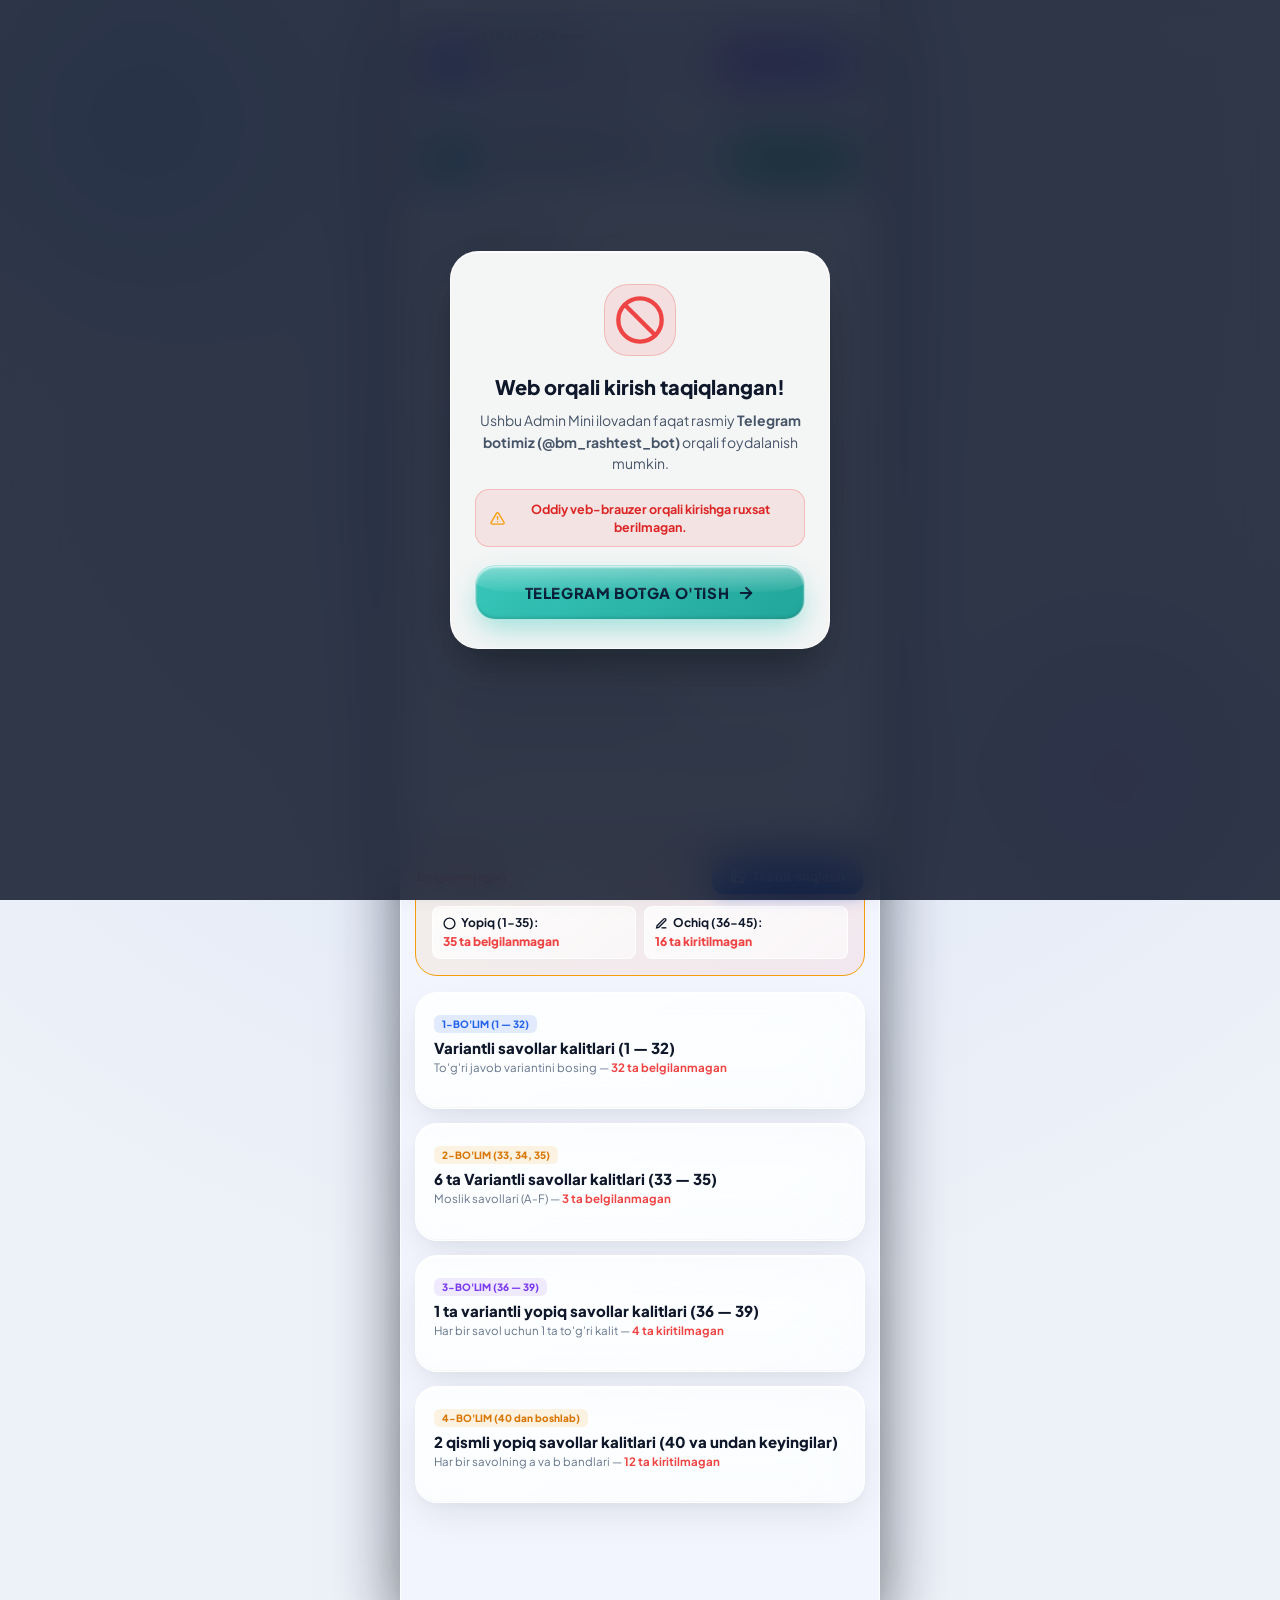
==== commit 04a2ea39: "Fix bot button routing, add PDF watermark tools across admin channels, and fix Mini App registration" ====
--- a/admin.html
+++ b/admin.html
@@ -30,8 +30,8 @@
       });
     })();
   </script>
-  <script src="/logo_data.js?v=20261019_fs8"></script>
-  <link rel="stylesheet" href="/test_style.css?v=20261019_fs8">
+  <script src="/logo_data.js?v=20261020_v1"></script>
+  <link rel="stylesheet" href="/test_style.css?v=20261020_v1">
   <style>
     .admin-card {
       background: var(--bg-card);
@@ -226,7 +226,7 @@
     <main style="padding: 14px;">
       
       <!-- KALITLAR VARAQASI RASMINI YUKLASH (AI VISION OCR) -->
-      <div class="admin-scan-card" style="background: linear-gradient(135deg, rgba(37, 99, 235, 0.08), rgba(124, 58, 237, 0.08)); border: 1.5px solid rgba(124, 58, 237, 0.35); border-radius: 14px; padding: 12px 14px; margin-bottom: 14px; display: flex; align-items: center; justify-content: space-between; gap: 10px; box-shadow: 0 2px 10px rgba(124, 58, 237, 0.06);">
+      <div class="admin-scan-card" style="background: linear-gradient(135deg, rgba(37, 99, 235, 0.08), rgba(124, 58, 237, 0.08)); border: 1.5px solid rgba(124, 58, 237, 0.35); border-radius: 14px; padding: 12px 14px; margin-bottom: 10px; display: flex; align-items: center; justify-content: space-between; gap: 10px; box-shadow: 0 2px 10px rgba(124, 58, 237, 0.06);">
         <div style="display: flex; align-items: center; gap: 10px;">
           <div style="width: 40px; height: 40px; border-radius: 10px; background: linear-gradient(135deg, #7C3AED, #2563EB); display: flex; align-items: center; justify-content: center; color: white; flex-shrink: 0; box-shadow: 0 2px 8px rgba(124, 58, 237, 0.3);">
             <svg width="20" height="20" viewBox="0 0 24 24" fill="none" stroke="currentColor" stroke-width="2" stroke-linecap="round" stroke-linejoin="round"><path d="M23 19a2 2 0 0 1-2 2H3a2 2 0 0 1-2-2V8a2 2 0 0 1 2-2h4l2-3h6l2 3h4a2 2 0 0 1 2 2z"/><circle cx="12" cy="13" r="4"/></svg>
@@ -247,6 +247,26 @@
           <span id="btn-scan-text">Rasm yuklash</span>
         </button>
         <input type="file" id="adm-keys-photo-input" accept="image/*" style="display: none;" onchange="AdminApp.handleKeysPhotoSelected(this)">
+      </div>
+
+      <!-- PDF WATERMARK VA LOGOTIP QO'YISH ASBOBI -->
+      <div class="admin-scan-card" style="background: linear-gradient(135deg, rgba(16, 185, 129, 0.08), rgba(59, 130, 246, 0.08)); border: 1.5px solid rgba(16, 185, 129, 0.35); border-radius: 14px; padding: 12px 14px; margin-bottom: 14px; display: flex; align-items: center; justify-content: space-between; gap: 10px; box-shadow: 0 2px 10px rgba(16, 185, 129, 0.06);">
+        <div style="display: flex; align-items: center; gap: 10px;">
+          <div style="width: 40px; height: 40px; border-radius: 10px; background: linear-gradient(135deg, #10B981, #2563EB); display: flex; align-items: center; justify-content: center; color: white; flex-shrink: 0; box-shadow: 0 2px 8px rgba(16, 185, 129, 0.3);">
+            <svg width="20" height="20" viewBox="0 0 24 24" fill="none" stroke="currentColor" stroke-width="2" stroke-linecap="round" stroke-linejoin="round"><path d="M14 2H6a2 2 0 0 0-2 2v16a2 2 0 0 0 2 2h12a2 2 0 0 0 2-2V8z"/><polyline points="14 2 14 8 20 8"/><line x1="16" y1="13" x2="8" y2="13"/><line x1="16" y1="17" x2="8" y2="17"/></svg>
+          </div>
+          <div>
+            <div style="font-size: 13px; font-weight: 800; color: var(--text-main);">📄 PDF Watermark Qo'yish</div>
+            <div style="font-size: 11px; color: var(--text-muted);">PDF testni oq fonga ko'chirib, markaziga shaffof logotip qo'yish</div>
+          </div>
+        </div>
+        <button type="button" class="btn-scan-keys" id="btn-watermark-pdf" onclick="AdminApp.triggerPdfWatermark()" style="background: linear-gradient(135deg, #10B981, #059669); color: white; border: none; border-radius: 10px; padding: 9px 14px; font-size: 12px; font-weight: 800; cursor: pointer; white-space: nowrap; display: flex; align-items: center; gap: 6px; box-shadow: 0 2px 8px rgba(16, 185, 129, 0.3);">
+          <span id="btn-wm-icon" style="display:inline-flex;align-items:center;">
+            <svg width="14" height="14" viewBox="0 0 24 24" fill="none" stroke="currentColor" stroke-width="2.5" stroke-linecap="round" stroke-linejoin="round"><path d="M21 15v4a2 2 0 0 1-2 2H5a2 2 0 0 1-2-2v-4"/><polyline points="17 8 12 3 7 8"/><line x1="12" y1="3" x2="12" y2="15"/></svg>
+          </span>
+          <span id="btn-wm-text">PDF Tanlash</span>
+        </button>
+        <input type="file" id="adm-pdf-watermark-input" accept="application/pdf" style="display: none;" onchange="AdminApp.handlePdfWatermarkSelected(this)">
       </div>
 
       <!-- 1. ASOSIY TEST MA'LUMOTLARI -->
@@ -419,8 +439,8 @@
 
   </div> <!-- /.test-container -->
 
-  <script src="/logo_data.js?v=20261019_fs8"></script>
-  <script src="/admin_app.js?v=20261019_fs8"></script>
+  <script src="/logo_data.js?v=20261020_v1"></script>
+  <script src="/admin_app.js?v=20261020_v1"></script>
   <script>
     (function() {
       window.finishAdminSplash = function() {
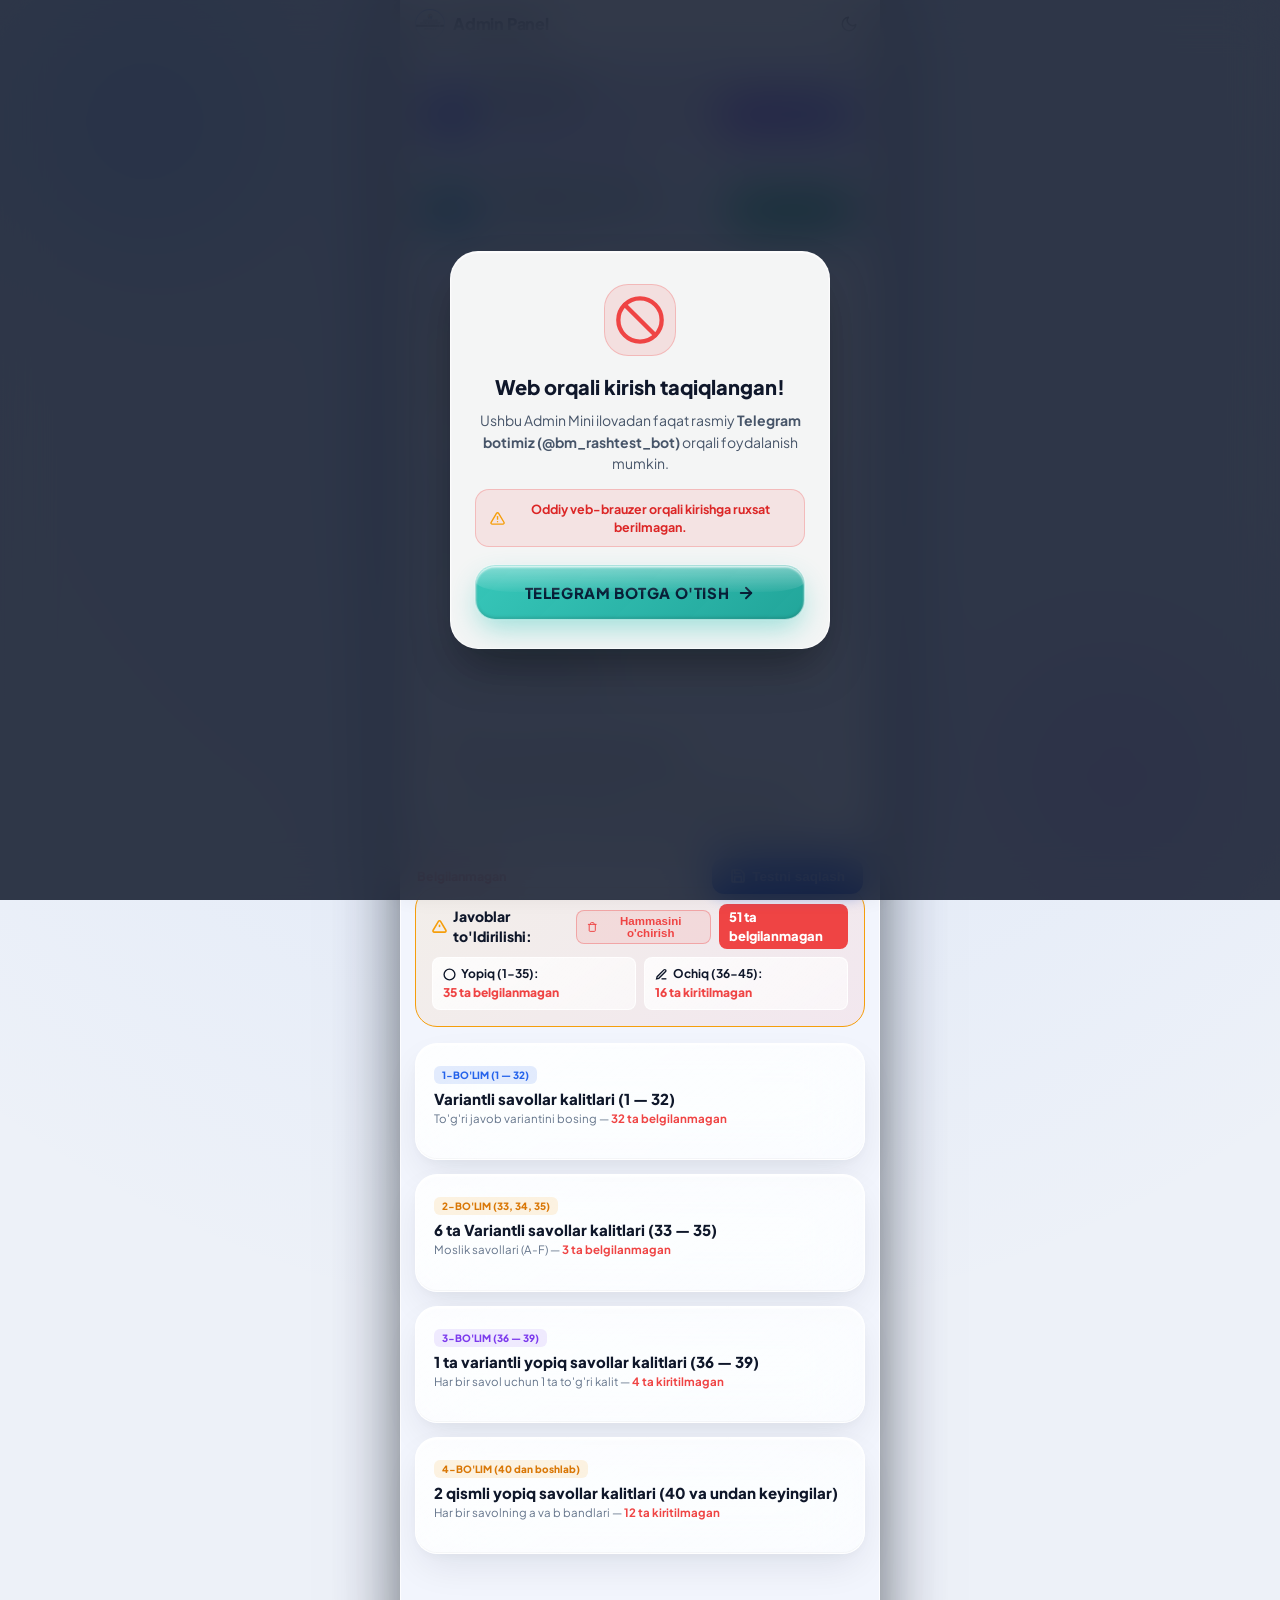
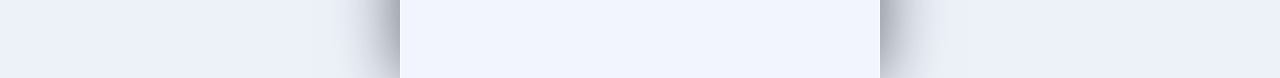
==== commit 04c88664: "Fix mini app header overlap on mobile devices across main app, test app, and admin panel" ====
--- a/admin.html
+++ b/admin.html
@@ -10,28 +10,61 @@
   <script src="https://telegram.org/js/telegram-web-app.js"></script>
   <script>
     (function() {
-      function activateTelegramFullscreen() {
+      var saved = localStorage.getItem('app_theme') || 'light';
+      if (saved === 'dark') {
+        document.documentElement.classList.add('dark-mode');
+        document.addEventListener('DOMContentLoaded', function() {
+          document.body.classList.add('dark-mode');
+        });
+      }
+
+      function syncTelegramLayout() {
         if (window.Telegram && window.Telegram.WebApp) {
           var tg = window.Telegram.WebApp;
           try {
             if (typeof tg.ready === 'function') tg.ready();
             if (typeof tg.expand === 'function') tg.expand();
             if (typeof tg.disableVerticalSwipes === 'function') tg.disableVerticalSwipes();
-            if (typeof tg.requestFullscreen === 'function') tg.requestFullscreen();
           } catch (e) {}
+
+          var isFs = !!tg.isFullscreen;
+          var topInset = 0;
+          if (isFs) {
+            var contentTop = (tg.contentSafeAreaInset && typeof tg.contentSafeAreaInset.top === 'number') ? tg.contentSafeAreaInset.top : 0;
+            var safeTop = (tg.safeAreaInset && typeof tg.safeAreaInset.top === 'number') ? tg.safeAreaInset.top : 0;
+            topInset = Math.max(contentTop, safeTop + 48, 96);
+          } else {
+            var contentTop = (tg.contentSafeAreaInset && typeof tg.contentSafeAreaInset.top === 'number') ? tg.contentSafeAreaInset.top : 0;
+            topInset = contentTop;
+          }
+
+          var botContent = (tg.contentSafeAreaInset && typeof tg.contentSafeAreaInset.bottom === 'number') ? tg.contentSafeAreaInset.bottom : 0;
+          var botSafe = (tg.safeAreaInset && typeof tg.safeAreaInset.bottom === 'number') ? tg.safeAreaInset.bottom : 0;
+          var botInset = Math.max(botContent, botSafe, 0);
+
+          document.documentElement.style.setProperty('--tg-content-safe-area-inset-top', topInset + 'px');
+          document.documentElement.style.setProperty('--tg-safe-top', topInset + 'px');
+          if (botInset > 0) {
+            document.documentElement.style.setProperty('--tg-content-safe-area-inset-bottom', botInset + 'px');
+            document.documentElement.style.setProperty('--tg-safe-bottom', botInset + 'px');
+          }
         }
       }
-      activateTelegramFullscreen();
+
+      syncTelegramLayout();
       if (document.readyState === 'loading') {
-        document.addEventListener('DOMContentLoaded', activateTelegramFullscreen);
+        document.addEventListener('DOMContentLoaded', syncTelegramLayout);
       }
-      ['click', 'touchstart', 'pointerdown'].forEach(function(evt) {
-        window.addEventListener(evt, activateTelegramFullscreen, { passive: true });
-      });
+      window.addEventListener('resize', syncTelegramLayout);
+      if (window.Telegram && window.Telegram.WebApp && typeof window.Telegram.WebApp.onEvent === 'function') {
+        window.Telegram.WebApp.onEvent('contentSafeAreaChanged', syncTelegramLayout);
+        window.Telegram.WebApp.onEvent('safeAreaChanged', syncTelegramLayout);
+        window.Telegram.WebApp.onEvent('fullscreenChanged', syncTelegramLayout);
+      }
     })();
   </script>
   <script src="/logo_data.js?v=20261020_v1"></script>
-  <link rel="stylesheet" href="/test_style.css?v=20261020_v1">
+  <link rel="stylesheet" href="/test_style.css?v=20261020_v3">
   <style>
     .admin-card {
       background: var(--bg-card);
@@ -219,9 +252,22 @@
 
   <div class="test-container" style="padding-bottom: 110px;">
     
-    <!-- Tepadagi bo'lim butunlay olib tashlandi (ekranni to'sib qo'ymasligi uchun) -->
-    <span class="test-title" style="display:none;"></span>
-    <span class="test-subtitle" style="display:none;"></span>
+    <!-- YUQORI HEADER (ADMIN) -->
+    <header class="test-header">
+      <div class="header-top-row">
+        <div class="header-brand-wrap">
+          <img src="/img/bm_logo.png?v=20261020_v1" class="header-bm-logo" alt="Logo">
+          <h1 class="header-test-title">Admin Panel</h1>
+        </div>
+        <div class="header-actions">
+          <button type="button" class="theme-toggle-btn" onclick="AdminApp.toggleTheme()" title="Mavzu" aria-label="Mavzu" style="display: inline-flex; align-items: center; justify-content: center;">
+            <svg width="18" height="18" viewBox="0 0 24 24" fill="none" stroke="currentColor" stroke-width="2" stroke-linecap="round" stroke-linejoin="round">
+              <path d="M21 12.79A9 9 0 1 1 11.21 3 7 7 0 0 0 21 12.79z"></path>
+            </svg>
+          </button>
+        </div>
+      </div>
+    </header>
 
     <main style="padding: 14px;">
       
--- a/test_style.css
+++ b/test_style.css
@@ -39,22 +39,19 @@
   --radius-full: 9999px;
   --font: 'Plus Jakarta Sans', -apple-system, BlinkMacSystemFont, sans-serif;
 
-  /* Telegram 8.0 Fullscreen Safe Areas (Yopish tugmalari va status bar bilan ustma-ust tushmasligi uchun) */
+  /* Telegram Safe Areas (Dinamik & Moslashuvchan) */
   --tg-safe-top: max(
     var(--tg-content-safe-area-inset-top, 0px),
-    calc(env(safe-area-inset-top, 0px) + 54px),
-    calc(var(--tg-safe-area-inset-top, 0px) + 52px),
-    92px
+    env(safe-area-inset-top, 0px)
   );
-  --tg-safe-bottom: max(env(safe-area-inset-bottom, 0px), var(--tg-safe-area-inset-bottom, 0px), var(--tg-content-safe-area-inset-bottom, 0px), 16px);
-  --tg-safe-left: max(env(safe-area-inset-left, 0px), var(--tg-safe-area-inset-left, 0px), var(--tg-content-safe-area-inset-left, 0px));
-  --tg-safe-right: max(env(safe-area-inset-right, 0px), var(--tg-safe-area-inset-right, 0px), var(--tg-content-safe-area-inset-right, 0px));
-}
-
-@media (min-width: 769px) {
-  :root {
-    --tg-safe-top: max(var(--tg-content-safe-area-inset-top, 0px), env(safe-area-inset-top, 0px), 0px);
-  }
+  --tg-safe-bottom: max(
+    env(safe-area-inset-bottom, 0px),
+    var(--tg-safe-area-inset-bottom, 0px),
+    var(--tg-content-safe-area-inset-bottom, 0px),
+    12px
+  );
+  --tg-safe-left: max(env(safe-area-inset-left, 0px), var(--tg-safe-area-inset-left, 0px), 0px);
+  --tg-safe-right: max(env(safe-area-inset-right, 0px), var(--tg-safe-area-inset-right, 0px), 0px);
 }
 
 body.dark-mode {
@@ -607,7 +604,7 @@
    ========================================= */
 .test-header {
   background: var(--liquid-glass-bg);
-  padding: calc(var(--tg-safe-top) + 6px) 14px 10px 14px;
+  padding: calc(var(--tg-safe-top, 0px) + 8px) 14px 10px 14px;
   border-bottom: var(--liquid-glass-border);
   box-shadow: 0 4px 20px rgba(0, 0, 0, 0.05), var(--liquid-glass-specular);
   position: sticky;
@@ -615,7 +612,7 @@
   z-index: 40;
   backdrop-filter: var(--liquid-glass-blur);
   -webkit-backdrop-filter: var(--liquid-glass-blur);
-  transition: all 0.2s ease;
+  transition: padding 0.2s ease;
 }
 
 /* Ochiq savollarni yozayotganda barcha tepadagi elementlar va pastki dock to'liq yashirilishi */
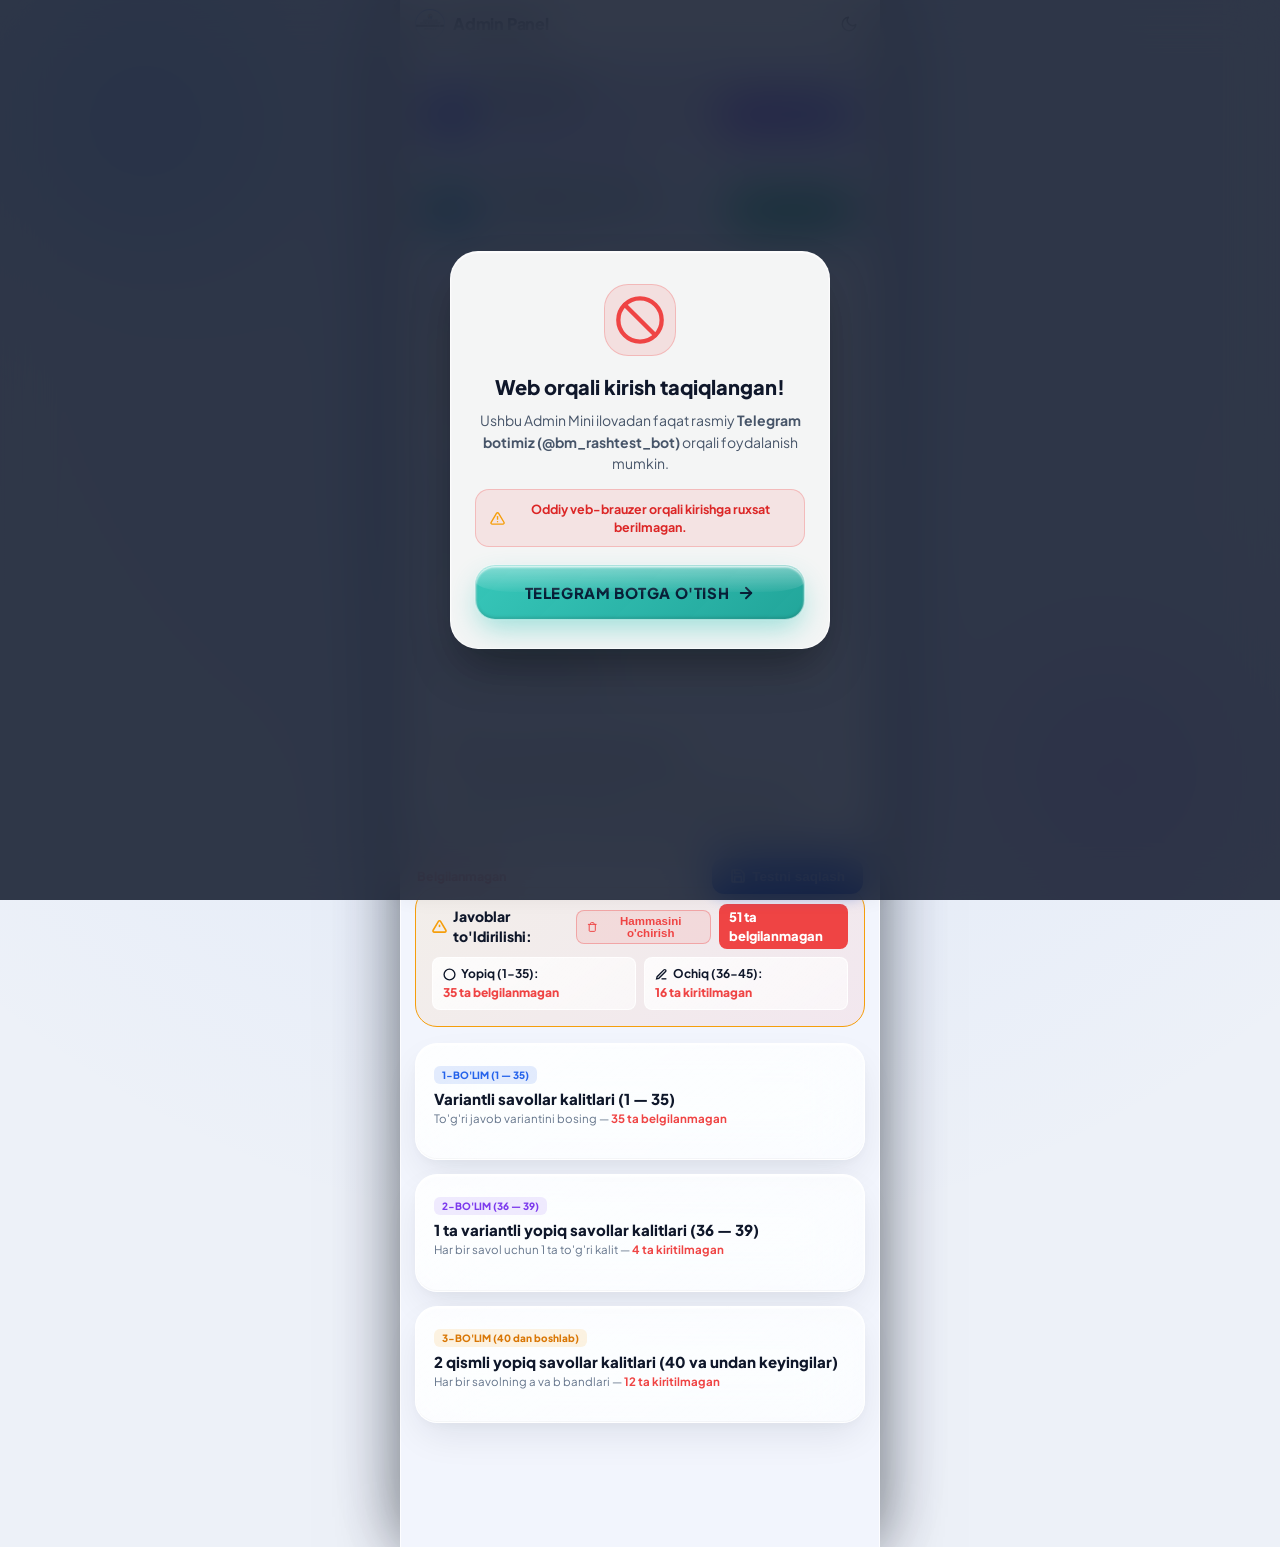
==== commit 0d693bf0: "feat: Ona tili ochiq savollarini baholash qoidalari, 1-35 savollarni birlashtirish va adminlarga to'" ====
--- a/admin.html
+++ b/admin.html
@@ -419,34 +419,23 @@
         </div>
       </div>
 
-      <!-- 2. SAVOLLAR KALITLARI VA BALLARI (1-32) -->
+      <!-- 2. SAVOLLAR KALITLARI VA BALLARI (1-35) -->
       <section class="section-group" style="margin-bottom: 14px;">
         <div class="section-group-header">
-          <div class="section-badge">1-BO'LIM (1 — 32)</div>
-          <h2 class="section-heading">Variantli savollar kalitlari (1 — 32)</h2>
-          <span class="section-subtext" id="sec-subtext-1">To'g'ri javob variantini bosing — <b id="cnt-sec-1" style="color: #EF4444;">32 ta belgilanmagan</b></span>
+          <div class="section-badge">1-BO'LIM (1 — 35)</div>
+          <h2 class="section-heading">Variantli savollar kalitlari (1 — 35)</h2>
+          <span class="section-subtext" id="sec-subtext-1">To'g'ri javob variantini bosing — <b id="cnt-sec-1" style="color: #EF4444;">35 ta belgilanmagan</b></span>
         </div>
         <div id="admin-part-1">
           <!-- JS orqali to'ldiriladi -->
         </div>
+        <div id="admin-part-2" style="display: none;"></div>
       </section>
 
-      <!-- 3. 33, 34, 35 SAVOLLAR (6 ta variant) -->
+      <!-- 3. 36-39 YOPIQ SAVOLLAR (1 ta variantli) -->
       <section class="section-group" style="margin-bottom: 14px;">
         <div class="section-group-header">
-          <div class="section-badge special-badge">2-BO'LIM (33, 34, 35)</div>
-          <h2 class="section-heading">6 ta Variantli savollar kalitlari (33 — 35)</h2>
-          <span class="section-subtext" id="sec-subtext-2">Moslik savollari (A-F) — <b id="cnt-sec-2" style="color: #EF4444;">3 ta belgilanmagan</b></span>
-        </div>
-        <div id="admin-part-2">
-          <!-- JS orqali to'ldiriladi -->
-        </div>
-      </section>
-
-      <!-- 4. 36-39 YOPIQ SAVOLLAR (1 ta variantli) -->
-      <section class="section-group" style="margin-bottom: 14px;">
-        <div class="section-group-header">
-          <div class="section-badge math-badge">3-BO'LIM (36 — 39)</div>
+          <div class="section-badge math-badge">2-BO'LIM (36 — 39)</div>
           <h2 class="section-heading">1 ta variantli yopiq savollar kalitlari (36 — 39)</h2>
           <span class="section-subtext" id="sec-subtext-3">Har bir savol uchun 1 ta to'g'ri kalit — <b id="cnt-sec-3" style="color: #EF4444;">4 ta kiritilmagan</b></span>
         </div>
@@ -455,10 +444,10 @@
         </div>
       </section>
 
-      <!-- 5. 40 dan boshlab YOPIQ SAVOLLAR (a va b bandli) -->
+      <!-- 4. 40 dan boshlab YOPIQ SAVOLLAR (a va b bandli) -->
       <section class="section-group">
         <div class="section-group-header">
-          <div class="section-badge special-badge">4-BO'LIM (40 dan boshlab)</div>
+          <div class="section-badge special-badge">3-BO'LIM (40 dan boshlab)</div>
           <h2 class="section-heading">2 qismli yopiq savollar kalitlari (40 va undan keyingilar)</h2>
           <span class="section-subtext" id="sec-subtext-4">Har bir savolning a va b bandlari — <b id="cnt-sec-4" style="color: #EF4444;">12 ta kiritilmagan</b></span>
         </div>
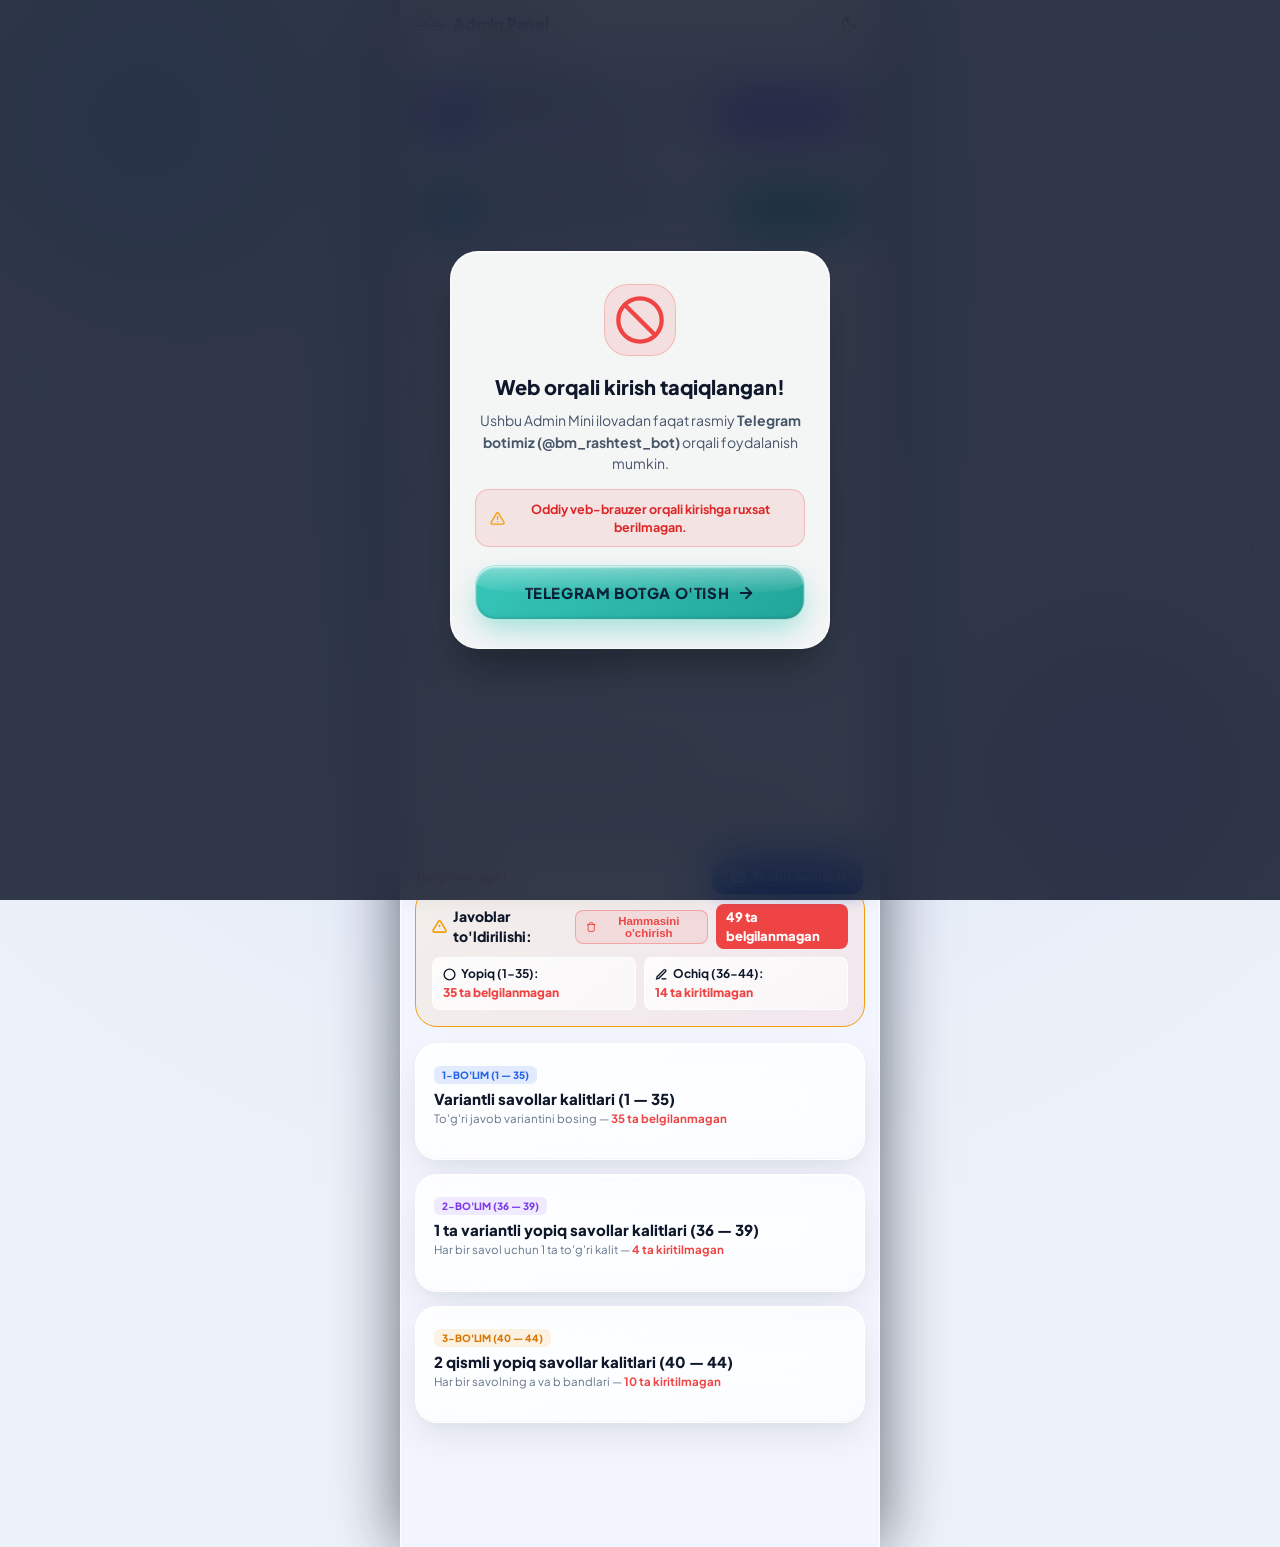
==== commit 063bd07a: "fix: restore A-F for Q33-35, ensure submit dock visibility after AI scan, robust punctuation matchin" ====
--- a/admin.html
+++ b/admin.html
@@ -63,8 +63,8 @@
       }
     })();
   </script>
-  <script src="/logo_data.js?v=20261020_v1"></script>
-  <link rel="stylesheet" href="/test_style.css?v=20261020_v3">
+  <script src="/logo_data.js?v=20261020_v5_no45ab"></script>
+  <link rel="stylesheet" href="/test_style.css?v=20261020_v5_no45ab">
   <style>
     .admin-card {
       background: var(--bg-card);
@@ -279,7 +279,7 @@
           </div>
           <div>
             <div style="font-size: 13px; font-weight: 800; color: var(--text-main);">AI Kalitlar Skaneri</div>
-            <div style="font-size: 11px; color: var(--text-muted);">Javoblar varaqasi rasmini yuklab, 55 ta kalitni avtomat to'ldiring</div>
+            <div style="font-size: 11px; color: var(--text-muted);">Javoblar varaqasi rasmini yuklab, 49 ta kalitni avtomat to'ldiring</div>
             <div style="font-size: 10px; color: #7C3AED; cursor: pointer; text-decoration: underline; margin-top: 3px; font-weight: 600; display: inline-flex; align-items: center; gap: 3px;" onclick="AdminApp.configureGeminiKey()">
               <svg width="10" height="10" viewBox="0 0 24 24" fill="none" stroke="currentColor" stroke-width="2.5"><path d="M21 2l-2 2m-7.61 7.61a5.5 5.5 0 1 1-7.778 7.778 5.5 5.5 0 0 1 7.777-7.777zm0 0L15.5 7.5m0 0l3 3L22 7l-3-3m-3.5 3.5L19 4"/></svg>
               <span>API kalitni sozlash / yangilash</span>
@@ -398,7 +398,7 @@
               <svg width="12" height="12" viewBox="0 0 24 24" fill="none" stroke="currentColor" stroke-width="2.2" stroke-linecap="round" stroke-linejoin="round"><polyline points="3 6 5 6 21 6"></polyline><path d="M19 6v14a2 2 0 0 1-2 2H7a2 2 0 0 1-2-2V6m3 0V4a2 2 0 0 1 2-2h4a2 2 0 0 1 2 2v2"></path></svg>
               <span>Hammasini o'chirish</span>
             </button>
-            <span id="unfilled-total-badge" style="font-size: 13px; font-weight: 900; padding: 4px 10px; border-radius: 8px; background: #EF4444; color: white;">51 ta belgilanmagan</span>
+            <span id="unfilled-total-badge" style="font-size: 13px; font-weight: 900; padding: 4px 10px; border-radius: 8px; background: #EF4444; color: white;">49 ta belgilanmagan</span>
           </div>
         </div>
         <div style="display: grid; grid-template-columns: 1fr 1fr; gap: 8px;">
@@ -412,9 +412,9 @@
           <div id="unfilled-open-pill" style="padding: 8px 10px; border-radius: 8px; background: var(--bg-card); border: 1px solid var(--border); font-size: 12px; font-weight: 700;">
             <div style="display:flex;align-items:center;gap:5px;margin-bottom:2px;">
               <svg width="13" height="13" viewBox="0 0 24 24" fill="none" stroke="currentColor" stroke-width="2.5"><path d="M12 20h9"/><path d="M16.5 3.5a2.121 2.121 0 0 1 3 3L7 19l-4 1 1-4L16.5 3.5z"/></svg>
-              <b>Ochiq (36-45):</b>
+              <b>Ochiq (36-44):</b>
             </div>
-            <span id="unfilled-open-count" style="color: #EF4444; font-weight: 800;">16 ta kiritilmagan</span>
+            <span id="unfilled-open-count" style="color: #EF4444; font-weight: 800;">14 ta kiritilmagan</span>
           </div>
         </div>
       </div>
@@ -447,9 +447,9 @@
       <!-- 4. 40 dan boshlab YOPIQ SAVOLLAR (a va b bandli) -->
       <section class="section-group">
         <div class="section-group-header">
-          <div class="section-badge special-badge">3-BO'LIM (40 dan boshlab)</div>
-          <h2 class="section-heading">2 qismli yopiq savollar kalitlari (40 va undan keyingilar)</h2>
-          <span class="section-subtext" id="sec-subtext-4">Har bir savolning a va b bandlari — <b id="cnt-sec-4" style="color: #EF4444;">12 ta kiritilmagan</b></span>
+          <div class="section-badge special-badge">3-BO'LIM (40 — 44)</div>
+          <h2 class="section-heading">2 qismli yopiq savollar kalitlari (40 — 44)</h2>
+          <span class="section-subtext" id="sec-subtext-4">Har bir savolning a va b bandlari — <b id="cnt-sec-4" style="color: #EF4444;">10 ta kiritilmagan</b></span>
         </div>
         <div id="admin-part-4">
           <!-- JS orqali to'ldiriladi -->
@@ -474,8 +474,8 @@
 
   </div> <!-- /.test-container -->
 
-  <script src="/logo_data.js?v=20261020_v1"></script>
-  <script src="/admin_app.js?v=20261020_v1"></script>
+  <script src="/logo_data.js?v=20261020_v5_no45ab"></script>
+  <script src="/admin_app.js?v=20261020_v5_no45ab"></script>
   <script>
     (function() {
       window.finishAdminSplash = function() {
--- a/test_style.css
+++ b/test_style.css
@@ -615,17 +615,58 @@
   transition: padding 0.2s ease;
 }
 
-/* Ochiq savollarni yozayotganda barcha tepadagi elementlar va pastki dock to'liq yashirilishi */
-body.keyboard-open .test-header {
+/* Ochiq savollarni yozayotganda o'quvchi test ekranida pastki dock va tepadagi elementlar klaviatura ustiga chiqib qolmasligi uchun */
+body.keyboard-open .test-header:not(.admin-header) {
   display: none !important;
 }
 
-body.keyboard-open .bottom-submit-dock {
+body.keyboard-open .bottom-submit-dock:not(.admin-compact-dock),
+body:has(#test-app .open-native-input:focus) .bottom-submit-dock:not(.admin-compact-dock) {
   display: none !important;
 }
 
-body.keyboard-open .test-container {
-  padding-bottom: 380px !important;
+/* Admin panelda pastki saqlash docki DOIM ko'rinishi shart */
+.bottom-submit-dock.admin-compact-dock {
+  display: flex !important;
+  visibility: visible !important;
+  opacity: 1 !important;
+  z-index: 9999 !important;
+}
+body:has(input:focus) .admin-compact-dock,
+body:has(textarea:focus) .admin-compact-dock,
+body.keyboard-open .admin-compact-dock {
+  display: flex !important;
+  visibility: visible !important;
+  opacity: 1 !important;
+}
+
+/* 45-savol: Esse / Yozma ish maxsus stillari */
+.section-badge.esse-badge,
+.savol-badge.esse-badge {
+  background: linear-gradient(135deg, #7c3aed, #4f46e5);
+  color: #fff;
+  border: 1px solid rgba(124, 58, 237, 0.4);
+}
+
+.esse-question-row {
+  background: rgba(124, 58, 237, 0.05);
+  border: 1.5px solid rgba(124, 58, 237, 0.25);
+  border-radius: 12px;
+  padding: 14px;
+  margin-top: 8px;
+}
+
+.esse-input {
+  border-color: rgba(124, 58, 237, 0.4) !important;
+  font-weight: 700;
+  color: #7c3aed;
+}
+
+.esse-hint-text {
+  font-size: 11.5px;
+  color: #64748b;
+  margin-top: 8px;
+  line-height: 1.4;
 }
 
 .header-top-row {
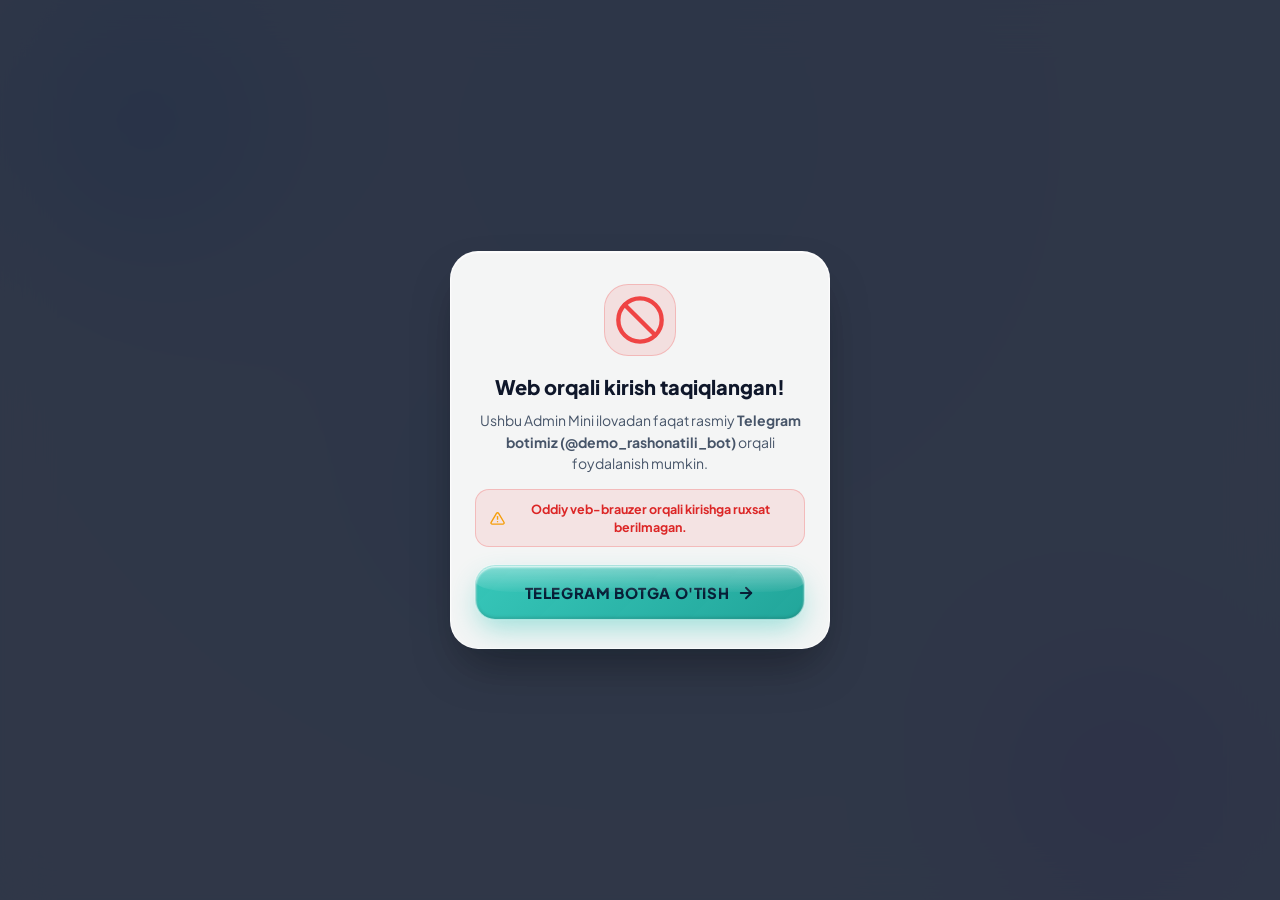
==== commit ee18f53b: "feat: update Mini App URL resolver, Esse inputs and bot handlers" ====
--- a/admin.html
+++ b/admin.html
@@ -190,7 +190,7 @@
       </div>
       <h2 class="web-block-title">Web orqali kirish taqiqlangan!</h2>
       <p class="web-block-desc">
-        Ushbu Admin Mini ilovadan faqat rasmiy <b>Telegram botimiz (@bm_rashtest_bot)</b> orqali foydalanish mumkin.
+        Ushbu Admin Mini ilovadan faqat rasmiy <b>Telegram botimiz (@demo_rashonatili_bot)</b> orqali foydalanish mumkin.
       </p>
       <div class="web-block-warning" style="display: flex; align-items: center; justify-content: center; gap: 6px;">
         <svg width="17" height="17" viewBox="0 0 24 24" fill="none" stroke="#F59E0B" stroke-width="2.2" stroke-linecap="round" stroke-linejoin="round">
@@ -200,7 +200,7 @@
         </svg>
         <span>Oddiy veb-brauzer orqali kirishga ruxsat berilmagan.</span>
       </div>
-      <a href="https://t.me/bm_rashtest_bot" class="btn-action-primary" style="margin-top: 18px; text-decoration: none; width:100%; justify-content:center; display:flex; align-items:center; gap:8px;">
+      <a href="https://t.me/demo_rashonatili_bot" class="btn-action-primary" style="margin-top: 18px; text-decoration: none; width:100%; justify-content:center; display:flex; align-items:center; gap:8px;">
         <span>Telegram Botga o'tish</span>
         <svg width="18" height="18" viewBox="0 0 24 24" fill="none" stroke="currentColor" stroke-width="2.5" stroke-linecap="round" stroke-linejoin="round">
           <line x1="5" y1="12" x2="19" y2="12"></line>
@@ -456,6 +456,23 @@
         </div>
       </section>
 
+      <!-- 5. 45-SAVOL (ESSE) -->
+      <section class="section-group" style="margin-top: 14px;">
+        <div class="section-group-header">
+          <div class="section-badge esse-badge">4-BO'LIM (45)</div>
+          <h2 class="section-heading">45-savol: Esse</h2>
+          <span class="section-subtext">Halol tahminiy / o'rtacha esse bali (0 dan 75 gacha)</span>
+        </div>
+        <div id="admin-part-5">
+          <div class="open-admin-box" style="margin-bottom: 12px;">
+            <div style="font-size: 13px; font-weight: 800; color: var(--text-main); margin-bottom: 8px;">45-savol</div>
+            <div class="savol-input-box" id="box-45" style="height: 42px; width: 100%; padding: 0 12px; box-sizing: border-box;">
+              <input type="text" inputmode="decimal" class="savol-input open-native-input esse-input" id="input-45" placeholder="o'rtacha esse balingiz" autocomplete="off" oninput="AdminApp.handleOpenInput('45', this.value)" style="font-size: 13.5px; width: 100%; border: none; background: transparent; outline: none; text-align: center; font-weight: 700; color: var(--text-main);">
+            </div>
+          </div>
+        </div>
+      </section>
+
     </main>
 
     <!-- PASTKI SAQLASH DOCKI (KOMPAKT) -->
--- a/test_style.css
+++ b/test_style.css
@@ -648,24 +648,58 @@
   border: 1px solid rgba(124, 58, 237, 0.4);
 }
 
-.esse-question-row {
-  background: rgba(124, 58, 237, 0.05);
-  border: 1.5px solid rgba(124, 58, 237, 0.25);
-  border-radius: 12px;
-  padding: 14px;
-  margin-top: 8px;
+.esse-question-box {
+  display: flex;
+  flex-direction: column;
+  align-items: flex-start;
+  gap: 8px;
+  width: 100%;
+  margin-bottom: 12px;
 }
 
 .esse-input {
-  border-color: rgba(124, 58, 237, 0.4) !important;
-  font-weight: 700;
+  width: 100% !important;
+  text-align: center !important;
+  font-weight: 700 !important;
+  font-size: 15px !important;
   color: #7c3aed;
+  border: none !important;
+  background: transparent !important;
+  outline: none !important;
+}
+
+.esse-input::placeholder {
+  text-align: center;
+  color: rgba(100, 116, 139, 0.5);
+  font-weight: 500;
+  font-size: 13.5px;
+  opacity: 0.75;
+}
+
+.esse-input::-webkit-input-placeholder {
+  text-align: center;
+  color: rgba(100, 116, 139, 0.5);
+  font-weight: 500;
+  font-size: 13.5px;
+  opacity: 0.75;
+}
+
+body.dark-mode .esse-input {
+  color: #c4b5fd;
+}
+
+body.dark-mode .esse-input::placeholder {
+  color: rgba(167, 139, 250, 0.45);
+}
+
+body.dark-mode .esse-input::-webkit-input-placeholder {
+  color: rgba(167, 139, 250, 0.45);
 }
 
 .esse-hint-text {
   font-size: 11.5px;
   color: #64748b;
-  margin-top: 8px;
+  margin-top: 4px;
   line-height: 1.4;
 }
 
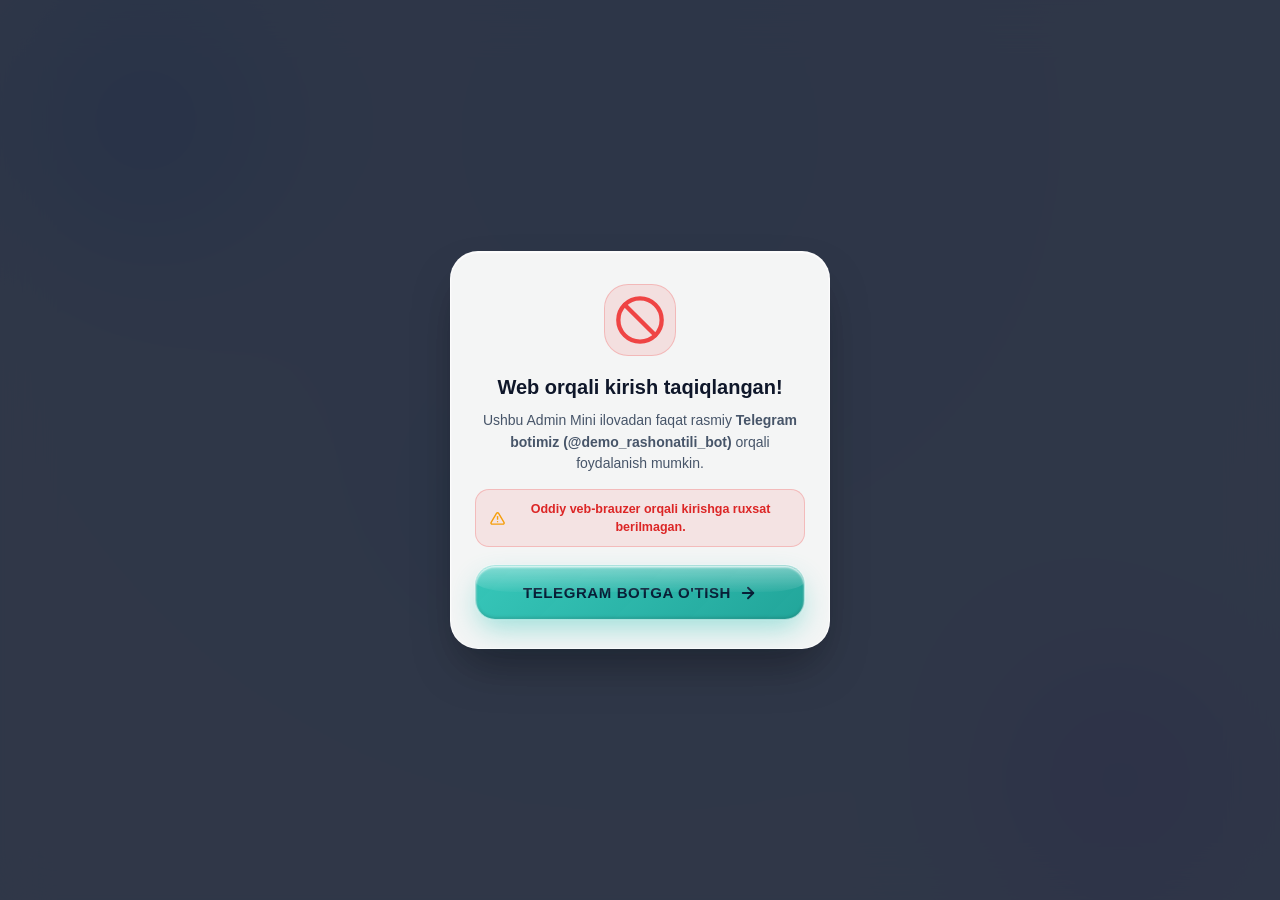
==== commit fa81a3b5: "feat: improve scrolling, add glowing q37 input, and expire drafts after 1 hour" ====
--- a/admin.html
+++ b/admin.html
@@ -4,10 +4,14 @@
   <meta charset="UTF-8">
   <meta name="viewport" content="width=device-width, initial-scale=1.0, maximum-scale=1.0, user-scalable=no, viewport-fit=cover">
   <title>Admin — Ona tili Test Yaratish</title>
+  <link rel="preload" href="/test_style.css?v=20261024_v15_glow" as="style">
+  <link rel="stylesheet" href="/test_style.css?v=20261024_v15_glow">
+  <!-- Telegram WebApp SDK -->
+  <script src="https://telegram.org/js/telegram-web-app.js"></script>
+  <!-- Non-blocking Google Fonts with Native System Font Fallback -->
   <link rel="preconnect" href="https://fonts.googleapis.com">
   <link rel="preconnect" href="https://fonts.gstatic.com" crossorigin>
-  <link href="https://fonts.googleapis.com/css2?family=Plus+Jakarta+Sans:wght@400;500;600;700;800;900&display=swap" rel="stylesheet">
-  <script src="https://telegram.org/js/telegram-web-app.js"></script>
+  <link rel="stylesheet" href="https://fonts.googleapis.com/css2?family=Plus+Jakarta+Sans:wght@500;700;800&display=swap" media="print" onload="this.media='all'">
   <script>
     (function() {
       var saved = localStorage.getItem('app_theme') || 'light';
@@ -63,8 +67,6 @@
       }
     })();
   </script>
-  <script src="/logo_data.js?v=20261020_v5_no45ab"></script>
-  <link rel="stylesheet" href="/test_style.css?v=20261020_v5_no45ab">
   <style>
     .admin-card {
       background: var(--bg-card);
@@ -72,6 +74,43 @@
       padding: 16px;
       border: 1px solid var(--border);
       margin-bottom: 16px;
+    }
+    /* Switch toggle styles */
+    .switch-toggle {
+      position: relative;
+      display: inline-block;
+      width: 44px;
+      height: 24px;
+    }
+    .switch-toggle input {
+      opacity: 0;
+      width: 0;
+      height: 0;
+    }
+    .switch-toggle .slider {
+      position: absolute;
+      cursor: pointer;
+      top: 0; left: 0; right: 0; bottom: 0;
+      background-color: #CBD5E1;
+      transition: .3s;
+      border-radius: 24px;
+    }
+    .switch-toggle .slider:before {
+      position: absolute;
+      content: "";
+      height: 18px;
+      width: 18px;
+      left: 3px;
+      bottom: 3px;
+      background-color: white;
+      transition: .3s;
+      border-radius: 50%;
+    }
+    .switch-toggle input:checked + .slider {
+      background-color: #2563EB;
+    }
+    .switch-toggle input:checked + .slider:before {
+      transform: translateX(20px);
     }
     .form-group {
       margin-bottom: 12px;
@@ -295,26 +334,6 @@
         <input type="file" id="adm-keys-photo-input" accept="image/*" style="display: none;" onchange="AdminApp.handleKeysPhotoSelected(this)">
       </div>
 
-      <!-- PDF WATERMARK VA LOGOTIP QO'YISH ASBOBI -->
-      <div class="admin-scan-card" style="background: linear-gradient(135deg, rgba(16, 185, 129, 0.08), rgba(59, 130, 246, 0.08)); border: 1.5px solid rgba(16, 185, 129, 0.35); border-radius: 14px; padding: 12px 14px; margin-bottom: 14px; display: flex; align-items: center; justify-content: space-between; gap: 10px; box-shadow: 0 2px 10px rgba(16, 185, 129, 0.06);">
-        <div style="display: flex; align-items: center; gap: 10px;">
-          <div style="width: 40px; height: 40px; border-radius: 10px; background: linear-gradient(135deg, #10B981, #2563EB); display: flex; align-items: center; justify-content: center; color: white; flex-shrink: 0; box-shadow: 0 2px 8px rgba(16, 185, 129, 0.3);">
-            <svg width="20" height="20" viewBox="0 0 24 24" fill="none" stroke="currentColor" stroke-width="2" stroke-linecap="round" stroke-linejoin="round"><path d="M14 2H6a2 2 0 0 0-2 2v16a2 2 0 0 0 2 2h12a2 2 0 0 0 2-2V8z"/><polyline points="14 2 14 8 20 8"/><line x1="16" y1="13" x2="8" y2="13"/><line x1="16" y1="17" x2="8" y2="17"/></svg>
-          </div>
-          <div>
-            <div style="font-size: 13px; font-weight: 800; color: var(--text-main);">📄 PDF Watermark Qo'yish</div>
-            <div style="font-size: 11px; color: var(--text-muted);">PDF testni oq fonga ko'chirib, markaziga shaffof logotip qo'yish</div>
-          </div>
-        </div>
-        <button type="button" class="btn-scan-keys" id="btn-watermark-pdf" onclick="AdminApp.triggerPdfWatermark()" style="background: linear-gradient(135deg, #10B981, #059669); color: white; border: none; border-radius: 10px; padding: 9px 14px; font-size: 12px; font-weight: 800; cursor: pointer; white-space: nowrap; display: flex; align-items: center; gap: 6px; box-shadow: 0 2px 8px rgba(16, 185, 129, 0.3);">
-          <span id="btn-wm-icon" style="display:inline-flex;align-items:center;">
-            <svg width="14" height="14" viewBox="0 0 24 24" fill="none" stroke="currentColor" stroke-width="2.5" stroke-linecap="round" stroke-linejoin="round"><path d="M21 15v4a2 2 0 0 1-2 2H5a2 2 0 0 1-2-2v-4"/><polyline points="17 8 12 3 7 8"/><line x1="12" y1="3" x2="12" y2="15"/></svg>
-          </span>
-          <span id="btn-wm-text">PDF Tanlash</span>
-        </button>
-        <input type="file" id="adm-pdf-watermark-input" accept="application/pdf" style="display: none;" onchange="AdminApp.handlePdfWatermarkSelected(this)">
-      </div>
-
       <!-- 1. ASOSIY TEST MA'LUMOTLARI -->
       <div class="admin-card">
         <h3 style="font-size: 15px; font-weight: 800; margin-bottom: 10px; display: flex; align-items: center; gap: 8px;">
@@ -327,52 +346,55 @@
           <input type="text" id="adm-test-title" class="form-input" placeholder="Masalan: Ona tili Blok Test #1">
         </div>
 
-        <div style="display: grid; grid-template-columns: 1fr 1fr; gap: 8px;">
-          <div class="form-group">
-            <label class="form-label">Test kodi (Unikal):</label>
-            <input type="text" id="adm-test-code" class="form-input" placeholder="Avtomat to'ldiriladi (masalan: 2)">
-          </div>
-          <div class="form-group">
-            <label class="form-label">Vaqt chegarasi (daqiqa):</label>
-            <input type="number" id="adm-test-time" class="form-input" placeholder="0 - Cheksiz" value="0">
-          </div>
-        </div>
-
-        <div style="background: rgba(37, 99, 235, 0.05); border: 1.5px dashed rgba(37, 99, 235, 0.35); border-radius: 12px; padding: 12px; margin-bottom: 12px;">
-          <div style="font-size: 12px; font-weight: 800; color: #2563EB; margin-bottom: 8px; display: flex; align-items: center; gap: 6px;">
-            <svg width="14" height="14" viewBox="0 0 24 24" fill="none" stroke="currentColor" stroke-width="2.5" stroke-linecap="round" stroke-linejoin="round"><circle cx="12" cy="12" r="10"/><polyline points="12 6 12 12 16 14"/></svg>
-            <span>Avtomatik vaqt jadvali (O'zbekiston vaqti)</span>
-          </div>
-          <div class="form-group" style="margin-bottom: 8px;">
-            <label class="form-label" style="font-size: 11px; display: flex; align-items: center; gap: 4px;">
-              <svg width="12" height="12" viewBox="0 0 24 24" fill="none" stroke="currentColor" stroke-width="2"><rect x="3" y="4" width="18" height="18" rx="2" ry="2"/><line x1="16" y1="2" x2="16" y2="6"/><line x1="8" y1="2" x2="8" y2="6"/><line x1="3" y1="10" x2="21" y2="10"/></svg>
-              <span>Test sanasi (kun):</span>
+        <div class="form-group">
+          <label class="form-label">Test kodi (Unikal):</label>
+          <input type="text" id="adm-test-code" class="form-input" placeholder="Avtomat to'ldiriladi (masalan: 102)">
+        </div>
+
+        <!-- VAQT BELGILASH / BELGILAMASLIK TOGGLE -->
+        <div style="background: var(--bg-hover, rgba(37, 99, 235, 0.04)); border: 1.5px solid var(--border-color, rgba(37, 99, 235, 0.2)); border-radius: 12px; padding: 12px; margin-bottom: 12px;">
+          <div style="display: flex; align-items: center; justify-content: space-between; cursor: pointer;" onclick="AdminApp.toggleTimeLimit()">
+            <div style="display: flex; align-items: center; gap: 8px;">
+              <svg width="18" height="18" viewBox="0 0 24 24" fill="none" stroke="#2563EB" stroke-width="2.2" stroke-linecap="round" stroke-linejoin="round"><circle cx="12" cy="12" r="10"/><polyline points="12 6 12 12 16 14"/></svg>
+              <div>
+                <div style="font-size: 13px; font-weight: 800; color: var(--text-main);">Vaqt jadvalini belgilash</div>
+                <div style="font-size: 11px; color: var(--text-muted);" id="time-limit-status-desc">O'chirilgan (Test vaqti cheklovsiz)</div>
+              </div>
+            </div>
+            <label class="switch-toggle" style="margin: 0; pointer-events: none;">
+              <input type="checkbox" id="adm-test-has-time" onchange="AdminApp.onTimeToggleChange(this.checked)">
+              <span class="slider round"></span>
             </label>
-            <input type="date" id="adm-test-sched-date" class="form-input" style="font-weight: 700;">
-          </div>
-          <div style="display: grid; grid-template-columns: 1fr 1fr; gap: 8px;">
-            <div class="form-group" style="margin-bottom: 0;">
-              <label class="form-label" style="font-size: 11px; display: flex; align-items: center; gap: 4px; color: #10B981;">
-                <svg width="10" height="10" viewBox="0 0 24 24" fill="#10B981"><circle cx="12" cy="12" r="10"/></svg>
-                <span>Boshlanish:</span>
+          </div>
+
+          <!-- AVTOMATIK VAQT JADVALI (Faqat toggle yoqilganda ko'rinadi) -->
+          <div id="adm-schedule-box" style="display: none; margin-top: 12px; padding-top: 12px; border-top: 1px dashed rgba(37, 99, 235, 0.3);">
+            <div class="form-group" style="margin-bottom: 8px;">
+              <label class="form-label" style="font-size: 11px; display: flex; align-items: center; gap: 4px;">
+                <svg width="12" height="12" viewBox="0 0 24 24" fill="none" stroke="currentColor" stroke-width="2"><rect x="3" y="4" width="18" height="18" rx="2" ry="2"/><line x1="16" y1="2" x2="16" y2="6"/><line x1="8" y1="2" x2="8" y2="6"/><line x1="3" y1="10" x2="21" y2="10"/></svg>
+                <span>Test sanasi (kun):</span>
               </label>
-              <input type="time" id="adm-test-sched-start" class="form-input" value="19:30" style="font-weight: 700; text-align: center;">
+              <input type="date" id="adm-test-sched-date" class="form-input" style="font-weight: 700;">
             </div>
-            <div class="form-group" style="margin-bottom: 0;">
-              <label class="form-label" style="font-size: 11px; display: flex; align-items: center; gap: 4px; color: #EF4444;">
-                <svg width="10" height="10" viewBox="0 0 24 24" fill="#EF4444"><circle cx="12" cy="12" r="10"/></svg>
-                <span>Tugash:</span>
-              </label>
-              <input type="time" id="adm-test-sched-end" class="form-input" value="22:00" style="font-weight: 700; text-align: center;">
+            <div style="display: grid; grid-template-columns: 1fr 1fr; gap: 8px;">
+              <div class="form-group" style="margin-bottom: 0;">
+                <label class="form-label" style="font-size: 11px; display: flex; align-items: center; gap: 4px; color: #10B981;">
+                  <svg width="10" height="10" viewBox="0 0 24 24" fill="#10B981"><circle cx="12" cy="12" r="10"/></svg>
+                  <span>Boshlanish:</span>
+                </label>
+                <input type="time" id="adm-test-sched-start" class="form-input" value="19:30" style="font-weight: 700; text-align: center;">
+              </div>
+              <div class="form-group" style="margin-bottom: 0;">
+                <label class="form-label" style="font-size: 11px; display: flex; align-items: center; gap: 4px; color: #EF4444;">
+                  <svg width="10" height="10" viewBox="0 0 24 24" fill="#EF4444"><circle cx="12" cy="12" r="10"/></svg>
+                  <span>Tugash:</span>
+                </label>
+                <input type="time" id="adm-test-sched-end" class="form-input" value="22:00" style="font-weight: 700; text-align: center;">
+              </div>
             </div>
           </div>
         </div>
         
-        <div class="form-group">
-          <label class="form-label">Kalitlarni ko'rish kodi (Parol):</label>
-          <input type="text" id="adm-test-key-code" class="form-input" placeholder="Masalan: 2024 (ixtiyoriy)">
-          <div style="font-size: 11px; color: var(--text-muted); margin-top: 4px;">Agar kiritilsa, o'quvchilar test kalitlarini ko'rish uchun shu parolni terishlari kerak bo'ladi.</div>
-        </div>
         <div class="form-group" style="margin-top: 10px;">
           <label class="form-label" style="display: flex; align-items: center; gap: 6px;">
             <svg width="14" height="14" viewBox="0 0 24 24" fill="none" stroke="#EF4444" stroke-width="2"><polygon points="23 7 16 12 23 17 23 7"/><rect x="1" y="5" width="15" height="14" rx="2" ry="2"/></svg>
@@ -456,22 +478,7 @@
         </div>
       </section>
 
-      <!-- 5. 45-SAVOL (ESSE) -->
-      <section class="section-group" style="margin-top: 14px;">
-        <div class="section-group-header">
-          <div class="section-badge esse-badge">4-BO'LIM (45)</div>
-          <h2 class="section-heading">45-savol: Esse</h2>
-          <span class="section-subtext">Halol tahminiy / o'rtacha esse bali (0 dan 75 gacha)</span>
-        </div>
-        <div id="admin-part-5">
-          <div class="open-admin-box" style="margin-bottom: 12px;">
-            <div style="font-size: 13px; font-weight: 800; color: var(--text-main); margin-bottom: 8px;">45-savol</div>
-            <div class="savol-input-box" id="box-45" style="height: 42px; width: 100%; padding: 0 12px; box-sizing: border-box;">
-              <input type="text" inputmode="decimal" class="savol-input open-native-input esse-input" id="input-45" placeholder="o'rtacha esse balingiz" autocomplete="off" oninput="AdminApp.handleOpenInput('45', this.value)" style="font-size: 13.5px; width: 100%; border: none; background: transparent; outline: none; text-align: center; font-weight: 700; color: var(--text-main);">
-            </div>
-          </div>
-        </div>
-      </section>
+
 
     </main>
 
@@ -491,8 +498,33 @@
 
   </div> <!-- /.test-container -->
 
-  <script src="/logo_data.js?v=20261020_v5_no45ab"></script>
-  <script src="/admin_app.js?v=20261020_v5_no45ab"></script>
+  <!-- GEMINI API KALITINI SOZLASH MODALI -->
+  <div class="modal-overlay" id="gemini-key-modal" style="display: none; position: fixed; inset: 0; background: rgba(0,0,0,0.6); z-index: 9999; align-items: center; justify-content: center; padding: 16px;">
+    <div style="background: var(--bg-card); border: 1px solid var(--border); border-radius: 16px; padding: 20px; max-width: 420px; width: 100%; box-shadow: 0 10px 30px rgba(0,0,0,0.25); box-sizing: border-box;">
+      <div style="display: flex; align-items: center; justify-content: space-between; margin-bottom: 10px;">
+        <h3 style="font-size: 16px; font-weight: 800; display: flex; align-items: center; gap: 8px; color: var(--text);">
+          <svg width="20" height="20" viewBox="0 0 24 24" fill="none" stroke="#2563EB" stroke-width="2.2" stroke-linecap="round" stroke-linejoin="round"><path d="M21 2l-2 2m-7.61 7.61a5.5 5.5 0 1 1-7.778 7.778 5.5 5.5 0 0 1 7.777-7.777zm0 0L15.5 7.5m0 0l3 3L22 7l-3-3m-3.5 3.5L19 4"/></svg>
+          <span>Gemini AI Kaliti</span>
+        </h3>
+        <button type="button" onclick="AdminApp.closeGeminiModal()" style="background: none; border: none; font-size: 22px; cursor: pointer; color: var(--text-muted); line-height: 1;">&times;</button>
+      </div>
+      <p style="font-size: 12.5px; color: var(--text-muted); margin-bottom: 14px; line-height: 1.45;">
+        Kalitlar varaqasini rasmdan avtomatik o'qish uchun Google AI Studio (aistudio.google.com) bepul API kalitini kiriting:
+      </p>
+      <div class="form-group" style="margin-bottom: 14px;">
+        <input type="text" id="adm-gemini-key-input" class="form-input" placeholder="AIzaSy..." style="font-family: monospace; font-size: 13px; width: 100%; box-sizing: border-box;">
+        <div style="font-size: 11px; color: var(--text-muted); margin-top: 5px;">
+          Kalitni bu yerdan olish mumkin: <a href="https://aistudio.google.com/app/apikey" target="_blank" style="color: #2563EB; font-weight: 700; text-decoration: none;">aistudio.google.com</a>
+        </div>
+      </div>
+      <div style="display: flex; gap: 8px;">
+        <button type="button" class="btn-cancel" onclick="AdminApp.closeGeminiModal()" style="flex: 1; padding: 11px; border-radius: 10px; border: 1px solid var(--border); background: var(--bg-hover, #F1F5F9); color: var(--text); font-weight: 700; font-size: 13px; cursor: pointer;">Bekor qilish</button>
+        <button type="button" class="btn-primary" onclick="AdminApp.saveGeminiKeyFromModal()" style="flex: 1.5; padding: 11px; border-radius: 10px; border: none; background: #2563EB; color: white; font-weight: 800; font-size: 13px; cursor: pointer;">Saqlash</button>
+      </div>
+    </div>
+  </div>
+
+  <script src="/admin_app.js?v=20261024_v15_glow"></script>
   <script>
     (function() {
       window.finishAdminSplash = function() {
--- a/test_style.css
+++ b/test_style.css
@@ -18,8 +18,8 @@
   --liquid-glass-hover: linear-gradient(145deg, rgba(255, 255, 255, 0.94) 0%, rgba(255, 255, 255, 0.74) 100%);
   --liquid-glass-border: 1px solid rgba(255, 255, 255, 0.88);
   --liquid-glass-specular: inset 0 1.5px 2px 0 rgba(255, 255, 255, 0.95), inset 0 -1px 1px 0 rgba(0, 0, 0, 0.03);
-  --liquid-glass-shadow: 0 16px 38px -6px rgba(15, 23, 42, 0.09), 0 4px 14px -2px rgba(15, 23, 42, 0.04);
-  --liquid-glass-blur: blur(30px) saturate(190%) contrast(105%);
+  --liquid-glass-shadow: 0 8px 24px -4px rgba(15, 23, 42, 0.06);
+  --liquid-glass-blur: blur(12px);
 
   --bg-main: #F2F5FD;
   --bg-card: var(--liquid-glass-bg);
@@ -37,7 +37,7 @@
   --radius-lg: 22px;
   --radius-xl: 30px;
   --radius-full: 9999px;
-  --font: 'Plus Jakarta Sans', -apple-system, BlinkMacSystemFont, sans-serif;
+  --font: -apple-system, BlinkMacSystemFont, "SF Pro Text", "Segoe UI", Roboto, Helvetica, Arial, sans-serif;
 
   /* Telegram Safe Areas (Dinamik & Moslashuvchan) */
   --tg-safe-top: max(
@@ -60,8 +60,8 @@
   --liquid-glass-hover: linear-gradient(145deg, rgba(38, 48, 72, 0.82) 0%, rgba(22, 32, 55, 0.72) 100%);
   --liquid-glass-border: 1px solid rgba(255, 255, 255, 0.13);
   --liquid-glass-specular: inset 0 1.5px 1px 0 rgba(255, 255, 255, 0.22), inset 0 -1px 1px 0 rgba(0, 0, 0, 0.35);
-  --liquid-glass-shadow: 0 16px 42px -6px rgba(0, 0, 0, 0.6), 0 4px 14px -2px rgba(0, 0, 0, 0.4);
-  --liquid-glass-blur: blur(30px) saturate(190%) contrast(105%);
+  --liquid-glass-shadow: 0 8px 24px -4px rgba(0, 0, 0, 0.4);
+  --liquid-glass-blur: blur(12px);
 
   --bg-main: #070913;
   --bg-card: var(--liquid-glass-bg);
@@ -91,6 +91,7 @@
   overflow-x: hidden;
   line-height: 1.4;
   transition: background-color 0.25s ease, color 0.25s ease;
+  -webkit-overflow-scrolling: touch;
 }
 
 /* =========================================
@@ -518,17 +519,32 @@
   z-index: 0;
   overflow: hidden;
   transition: opacity 0.4s ease;
+  transform: translateZ(0);
 }
 
 .ambient-mesh-orb {
   position: absolute;
   border-radius: 50%;
-  filter: blur(48px);
-  -webkit-filter: blur(48px);
-  will-change: transform, opacity;
+  filter: blur(36px);
+  -webkit-filter: blur(36px);
+  will-change: transform;
   -webkit-backface-visibility: hidden;
   backface-visibility: hidden;
   transform: translateZ(0);
+}
+
+/* Mobil qurilmalarda silliq 60-120fps scroll uchun fondagi og'ir animatsiyani statik qilish va og'ir blur qatlamlarini yengillashtirish */
+@media (max-width: 900px), (prefers-reduced-motion: reduce) {
+  .ambient-mesh-orb {
+    animation: none !important;
+    opacity: 0.7 !important;
+    filter: blur(28px) !important;
+    -webkit-filter: blur(28px) !important;
+  }
+  .section-group {
+    backdrop-filter: none !important;
+    -webkit-backdrop-filter: none !important;
+  }
 }
 
 /* Light mode (default) */
@@ -648,52 +664,242 @@
   border: 1px solid rgba(124, 58, 237, 0.4);
 }
 
-.esse-question-box {
-  display: flex;
-  flex-direction: column;
-  align-items: flex-start;
-  gap: 8px;
-  width: 100%;
-  margin-bottom: 12px;
+/* 37-savol: Esse katakchasiga o'xshash kattaroq, chetlari yonib turuvchi (Glowing Neon) katakchalar */
+.q37-glow-box {
+  width: 100% !important;
+  height: 56px !important;
+  border-radius: 14px !important;
+  border: 2.5px solid #8B5CF6 !important;
+  background: rgba(139, 92, 246, 0.06) !important;
+  box-shadow: 0 0 16px rgba(139, 92, 246, 0.4), inset 0 0 8px rgba(139, 92, 246, 0.12) !important;
+  display: flex !important;
+  align-items: center !important;
+  justify-content: center !important;
+  box-sizing: border-box !important;
+  transition: all 0.25s ease !important;
+  animation: q37GlowPulse 2.4s infinite alternate ease-in-out !important;
+}
+
+body.dark-mode .q37-glow-box {
+  background: rgba(139, 92, 246, 0.12) !important;
+  border-color: #A78BFA !important;
+  box-shadow: 0 0 20px rgba(167, 139, 250, 0.48), inset 0 0 10px rgba(167, 139, 250, 0.2) !important;
+}
+
+@keyframes q37GlowPulse {
+  0% {
+    box-shadow: 0 0 12px rgba(139, 92, 246, 0.3), inset 0 0 5px rgba(139, 92, 246, 0.08);
+    border-color: #8B5CF6;
+  }
+  100% {
+    box-shadow: 0 0 22px rgba(139, 92, 246, 0.6), 0 0 36px rgba(139, 92, 246, 0.22), inset 0 0 10px rgba(139, 92, 246, 0.18);
+    border-color: #A78BFA;
+  }
+}
+
+.q37-glow-input {
+  width: 100% !important;
+  height: 100% !important;
+  text-align: center !important;
+  font-size: 22px !important;
+  font-weight: 800 !important;
+  color: #7C3AED !important;
+  border: none !important;
+  background: transparent !important;
+  outline: none !important;
+  letter-spacing: 1px !important;
+}
+
+body.dark-mode .q37-glow-input {
+  color: #C4B5FD !important;
+}
+
+.q37-glow-input::placeholder,
+.q37-glow-input::-webkit-input-placeholder {
+  text-align: center !important;
+  color: rgba(124, 58, 237, 0.45) !important;
+  font-weight: 600 !important;
+  font-size: 15px !important;
+  letter-spacing: 0 !important;
+}
+
+body.dark-mode .q37-glow-input::placeholder,
+body.dark-mode .q37-glow-input::-webkit-input-placeholder {
+  color: rgba(196, 181, 253, 0.45) !important;
+}
+
+/* 37-savol Juftlik (Xato -> To'g'ri) Neon Glow Katakchalari */
+.q37-pair-box-xato {
+  height: 52px !important;
+  width: 100% !important;
+  border-radius: 13px !important;
+  border: 2.2px solid #EF4444 !important;
+  background: rgba(239, 68, 68, 0.06) !important;
+  box-shadow: 0 0 14px rgba(239, 68, 68, 0.35), inset 0 0 6px rgba(239, 68, 68, 0.1) !important;
+  display: flex !important;
+  align-items: center !important;
+  box-sizing: border-box !important;
+  transition: all 0.2s ease !important;
+}
+
+.q37-pair-box-togri {
+  height: 52px !important;
+  width: 100% !important;
+  border-radius: 13px !important;
+  border: 2.2px solid #10B981 !important;
+  background: rgba(16, 185, 129, 0.06) !important;
+  box-shadow: 0 0 14px rgba(16, 185, 129, 0.35), inset 0 0 6px rgba(16, 185, 129, 0.1) !important;
+  display: flex !important;
+  align-items: center !important;
+  box-sizing: border-box !important;
+  transition: all 0.2s ease !important;
+}
+
+.q37-pair-input-xato {
+  width: 100% !important;
+  height: 100% !important;
+  text-align: center !important;
+  font-size: 18px !important;
+  font-weight: 800 !important;
+  color: #EF4444 !important;
+  border: none !important;
+  background: transparent !important;
+  outline: none !important;
+}
+
+.q37-pair-input-togri {
+  width: 100% !important;
+  height: 100% !important;
+  text-align: center !important;
+  font-size: 18px !important;
+  font-weight: 800 !important;
+  color: #10B981 !important;
+  border: none !important;
+  background: transparent !important;
+  outline: none !important;
+}
+
+.esse-card-wrap {
+  position: relative;
+  transition: all 0.2s ease;
+}
+
+body.dark-mode .esse-card-wrap {
+  background: var(--bg-card, #1E293B) !important;
+  border-color: #334155 !important;
 }
 
 .esse-input {
   width: 100% !important;
   text-align: center !important;
-  font-weight: 700 !important;
-  font-size: 15px !important;
-  color: #7c3aed;
+  font-weight: 800 !important;
+  font-size: 24px !important;
+  color: #7c3aed !important;
   border: none !important;
   background: transparent !important;
   outline: none !important;
+  letter-spacing: 1px;
 }
 
 .esse-input::placeholder {
   text-align: center;
-  color: rgba(100, 116, 139, 0.5);
-  font-weight: 500;
-  font-size: 13.5px;
-  opacity: 0.75;
+  color: rgba(124, 58, 237, 0.4);
+  font-weight: 600;
+  font-size: 15px;
+  letter-spacing: 0;
+  opacity: 0.85;
 }
 
 .esse-input::-webkit-input-placeholder {
   text-align: center;
-  color: rgba(100, 116, 139, 0.5);
-  font-weight: 500;
+  color: rgba(124, 58, 237, 0.4);
+  font-weight: 600;
+  font-size: 15px;
+  letter-spacing: 0;
+  opacity: 0.85;
+}
+
+body.dark-mode .esse-input {
+  color: #c4b5fd !important;
+}
+
+body.dark-mode .esse-input::placeholder {
+  color: rgba(196, 181, 253, 0.4);
+}
+
+body.dark-mode .esse-input::-webkit-input-placeholder {
+  color: rgba(196, 181, 253, 0.4);
+}
+
+/* Mobil klaviatura yopish paneli ("Ptichka" / Tayyor paneli) */
+.keyboard-dismiss-bar {
+  position: fixed;
+  bottom: 0;
+  left: 0;
+  right: 0;
+  z-index: 100000;
+  background: rgba(15, 23, 42, 0.94);
+  backdrop-filter: blur(14px);
+  -webkit-backdrop-filter: blur(14px);
+  padding: 8px 16px;
+  display: flex;
+  justify-content: space-between;
+  align-items: center;
+  border-top: 1px solid rgba(255, 255, 255, 0.14);
+  box-shadow: 0 -4px 20px rgba(0, 0, 0, 0.35);
+  box-sizing: border-box;
+  transform: translateZ(0);
+  will-change: bottom, transform;
+}
+
+body.dark-mode .keyboard-dismiss-bar {
+  background: rgba(15, 23, 42, 0.96);
+  border-top-color: rgba(255, 255, 255, 0.18);
+}
+
+.keyboard-dismiss-info {
+  display: flex;
+  align-items: center;
+  gap: 7px;
+  color: #F8FAFC;
+  font-size: 13px;
+  font-weight: 700;
+  overflow: hidden;
+  text-overflow: ellipsis;
+  white-space: nowrap;
+}
+
+.keyboard-dot {
+  width: 7px;
+  height: 7px;
+  border-radius: 50%;
+  background: #10B981;
+  box-shadow: 0 0 8px #10B981;
+  flex-shrink: 0;
+}
+
+.btn-dismiss-keyboard {
+  background: linear-gradient(135deg, #10B981, #059669);
+  color: #FFFFFF;
+  border: none;
+  border-radius: 10px;
+  padding: 8px 16px;
   font-size: 13.5px;
-  opacity: 0.75;
-}
-
-body.dark-mode .esse-input {
-  color: #c4b5fd;
-}
-
-body.dark-mode .esse-input::placeholder {
-  color: rgba(167, 139, 250, 0.45);
-}
-
-body.dark-mode .esse-input::-webkit-input-placeholder {
-  color: rgba(167, 139, 250, 0.45);
+  font-weight: 800;
+  cursor: pointer;
+  display: inline-flex;
+  align-items: center;
+  gap: 6px;
+  box-shadow: 0 2px 10px rgba(16, 185, 129, 0.35);
+  touch-action: manipulation;
+  user-select: none;
+  -webkit-user-select: none;
+  transition: transform 0.1s ease, filter 0.15s ease;
+}
+
+.btn-dismiss-keyboard:active {
+  transform: scale(0.96);
+  filter: brightness(1.1);
 }
 
 .esse-hint-text {
@@ -970,10 +1176,8 @@
   align-items: center;
   justify-content: space-between;
   gap: 8px;
-  backdrop-filter: var(--liquid-glass-blur);
-  -webkit-backdrop-filter: var(--liquid-glass-blur);
   box-shadow: 0 2px 8px rgba(0, 0, 0, 0.03), inset 0 1px 1px rgba(255, 255, 255, 0.2);
-  transition: all 0.22s cubic-bezier(0.16, 1, 0.3, 1);
+  transition: border-color 0.15s ease, background-color 0.15s ease;
 }
 
 .question-card.answered {
@@ -1002,9 +1206,7 @@
   min-width: 36px;
   border-radius: 11px;
   border: 1.2px solid var(--border);
-  background: var(--liquid-glass-bg);
-  backdrop-filter: var(--liquid-glass-blur);
-  -webkit-backdrop-filter: var(--liquid-glass-blur);
+  background: var(--bg-card);
   color: var(--text-main);
   font-size: 14px;
   font-weight: 800;
@@ -1013,7 +1215,7 @@
   justify-content: center;
   cursor: pointer;
   box-shadow: inset 0 1px 1.5px rgba(255, 255, 255, 0.3);
-  transition: all 0.2s cubic-bezier(0.16, 1, 0.3, 1);
+  transition: transform 0.1s ease, background 0.15s ease, color 0.15s ease;
 }
 
 .option-btn:active {
@@ -2384,4 +2586,9 @@
   }
 }
 
-
+@keyframes spin {
+  from { transform: rotate(0deg); }
+  to { transform: rotate(360deg); }
+}
+
+
--- a/test_style.css
+++ b/test_style.css
@@ -18,8 +18,8 @@
   --liquid-glass-hover: linear-gradient(145deg, rgba(255, 255, 255, 0.94) 0%, rgba(255, 255, 255, 0.74) 100%);
   --liquid-glass-border: 1px solid rgba(255, 255, 255, 0.88);
   --liquid-glass-specular: inset 0 1.5px 2px 0 rgba(255, 255, 255, 0.95), inset 0 -1px 1px 0 rgba(0, 0, 0, 0.03);
-  --liquid-glass-shadow: 0 16px 38px -6px rgba(15, 23, 42, 0.09), 0 4px 14px -2px rgba(15, 23, 42, 0.04);
-  --liquid-glass-blur: blur(30px) saturate(190%) contrast(105%);
+  --liquid-glass-shadow: 0 8px 24px -4px rgba(15, 23, 42, 0.06);
+  --liquid-glass-blur: blur(12px);
 
   --bg-main: #F2F5FD;
   --bg-card: var(--liquid-glass-bg);
@@ -37,7 +37,7 @@
   --radius-lg: 22px;
   --radius-xl: 30px;
   --radius-full: 9999px;
-  --font: 'Plus Jakarta Sans', -apple-system, BlinkMacSystemFont, sans-serif;
+  --font: -apple-system, BlinkMacSystemFont, "SF Pro Text", "Segoe UI", Roboto, Helvetica, Arial, sans-serif;
 
   /* Telegram Safe Areas (Dinamik & Moslashuvchan) */
   --tg-safe-top: max(
@@ -60,8 +60,8 @@
   --liquid-glass-hover: linear-gradient(145deg, rgba(38, 48, 72, 0.82) 0%, rgba(22, 32, 55, 0.72) 100%);
   --liquid-glass-border: 1px solid rgba(255, 255, 255, 0.13);
   --liquid-glass-specular: inset 0 1.5px 1px 0 rgba(255, 255, 255, 0.22), inset 0 -1px 1px 0 rgba(0, 0, 0, 0.35);
-  --liquid-glass-shadow: 0 16px 42px -6px rgba(0, 0, 0, 0.6), 0 4px 14px -2px rgba(0, 0, 0, 0.4);
-  --liquid-glass-blur: blur(30px) saturate(190%) contrast(105%);
+  --liquid-glass-shadow: 0 8px 24px -4px rgba(0, 0, 0, 0.4);
+  --liquid-glass-blur: blur(12px);
 
   --bg-main: #070913;
   --bg-card: var(--liquid-glass-bg);
@@ -91,6 +91,7 @@
   overflow-x: hidden;
   line-height: 1.4;
   transition: background-color 0.25s ease, color 0.25s ease;
+  -webkit-overflow-scrolling: touch;
 }
 
 /* =========================================
@@ -518,17 +519,32 @@
   z-index: 0;
   overflow: hidden;
   transition: opacity 0.4s ease;
+  transform: translateZ(0);
 }
 
 .ambient-mesh-orb {
   position: absolute;
   border-radius: 50%;
-  filter: blur(48px);
-  -webkit-filter: blur(48px);
-  will-change: transform, opacity;
+  filter: blur(36px);
+  -webkit-filter: blur(36px);
+  will-change: transform;
   -webkit-backface-visibility: hidden;
   backface-visibility: hidden;
   transform: translateZ(0);
+}
+
+/* Mobil qurilmalarda silliq 60-120fps scroll uchun fondagi og'ir animatsiyani statik qilish va og'ir blur qatlamlarini yengillashtirish */
+@media (max-width: 900px), (prefers-reduced-motion: reduce) {
+  .ambient-mesh-orb {
+    animation: none !important;
+    opacity: 0.7 !important;
+    filter: blur(28px) !important;
+    -webkit-filter: blur(28px) !important;
+  }
+  .section-group {
+    backdrop-filter: none !important;
+    -webkit-backdrop-filter: none !important;
+  }
 }
 
 /* Light mode (default) */
@@ -648,52 +664,242 @@
   border: 1px solid rgba(124, 58, 237, 0.4);
 }
 
-.esse-question-box {
-  display: flex;
-  flex-direction: column;
-  align-items: flex-start;
-  gap: 8px;
-  width: 100%;
-  margin-bottom: 12px;
+/* 37-savol: Esse katakchasiga o'xshash kattaroq, chetlari yonib turuvchi (Glowing Neon) katakchalar */
+.q37-glow-box {
+  width: 100% !important;
+  height: 56px !important;
+  border-radius: 14px !important;
+  border: 2.5px solid #8B5CF6 !important;
+  background: rgba(139, 92, 246, 0.06) !important;
+  box-shadow: 0 0 16px rgba(139, 92, 246, 0.4), inset 0 0 8px rgba(139, 92, 246, 0.12) !important;
+  display: flex !important;
+  align-items: center !important;
+  justify-content: center !important;
+  box-sizing: border-box !important;
+  transition: all 0.25s ease !important;
+  animation: q37GlowPulse 2.4s infinite alternate ease-in-out !important;
+}
+
+body.dark-mode .q37-glow-box {
+  background: rgba(139, 92, 246, 0.12) !important;
+  border-color: #A78BFA !important;
+  box-shadow: 0 0 20px rgba(167, 139, 250, 0.48), inset 0 0 10px rgba(167, 139, 250, 0.2) !important;
+}
+
+@keyframes q37GlowPulse {
+  0% {
+    box-shadow: 0 0 12px rgba(139, 92, 246, 0.3), inset 0 0 5px rgba(139, 92, 246, 0.08);
+    border-color: #8B5CF6;
+  }
+  100% {
+    box-shadow: 0 0 22px rgba(139, 92, 246, 0.6), 0 0 36px rgba(139, 92, 246, 0.22), inset 0 0 10px rgba(139, 92, 246, 0.18);
+    border-color: #A78BFA;
+  }
+}
+
+.q37-glow-input {
+  width: 100% !important;
+  height: 100% !important;
+  text-align: center !important;
+  font-size: 22px !important;
+  font-weight: 800 !important;
+  color: #7C3AED !important;
+  border: none !important;
+  background: transparent !important;
+  outline: none !important;
+  letter-spacing: 1px !important;
+}
+
+body.dark-mode .q37-glow-input {
+  color: #C4B5FD !important;
+}
+
+.q37-glow-input::placeholder,
+.q37-glow-input::-webkit-input-placeholder {
+  text-align: center !important;
+  color: rgba(124, 58, 237, 0.45) !important;
+  font-weight: 600 !important;
+  font-size: 15px !important;
+  letter-spacing: 0 !important;
+}
+
+body.dark-mode .q37-glow-input::placeholder,
+body.dark-mode .q37-glow-input::-webkit-input-placeholder {
+  color: rgba(196, 181, 253, 0.45) !important;
+}
+
+/* 37-savol Juftlik (Xato -> To'g'ri) Neon Glow Katakchalari */
+.q37-pair-box-xato {
+  height: 52px !important;
+  width: 100% !important;
+  border-radius: 13px !important;
+  border: 2.2px solid #EF4444 !important;
+  background: rgba(239, 68, 68, 0.06) !important;
+  box-shadow: 0 0 14px rgba(239, 68, 68, 0.35), inset 0 0 6px rgba(239, 68, 68, 0.1) !important;
+  display: flex !important;
+  align-items: center !important;
+  box-sizing: border-box !important;
+  transition: all 0.2s ease !important;
+}
+
+.q37-pair-box-togri {
+  height: 52px !important;
+  width: 100% !important;
+  border-radius: 13px !important;
+  border: 2.2px solid #10B981 !important;
+  background: rgba(16, 185, 129, 0.06) !important;
+  box-shadow: 0 0 14px rgba(16, 185, 129, 0.35), inset 0 0 6px rgba(16, 185, 129, 0.1) !important;
+  display: flex !important;
+  align-items: center !important;
+  box-sizing: border-box !important;
+  transition: all 0.2s ease !important;
+}
+
+.q37-pair-input-xato {
+  width: 100% !important;
+  height: 100% !important;
+  text-align: center !important;
+  font-size: 18px !important;
+  font-weight: 800 !important;
+  color: #EF4444 !important;
+  border: none !important;
+  background: transparent !important;
+  outline: none !important;
+}
+
+.q37-pair-input-togri {
+  width: 100% !important;
+  height: 100% !important;
+  text-align: center !important;
+  font-size: 18px !important;
+  font-weight: 800 !important;
+  color: #10B981 !important;
+  border: none !important;
+  background: transparent !important;
+  outline: none !important;
+}
+
+.esse-card-wrap {
+  position: relative;
+  transition: all 0.2s ease;
+}
+
+body.dark-mode .esse-card-wrap {
+  background: var(--bg-card, #1E293B) !important;
+  border-color: #334155 !important;
 }
 
 .esse-input {
   width: 100% !important;
   text-align: center !important;
-  font-weight: 700 !important;
-  font-size: 15px !important;
-  color: #7c3aed;
+  font-weight: 800 !important;
+  font-size: 24px !important;
+  color: #7c3aed !important;
   border: none !important;
   background: transparent !important;
   outline: none !important;
+  letter-spacing: 1px;
 }
 
 .esse-input::placeholder {
   text-align: center;
-  color: rgba(100, 116, 139, 0.5);
-  font-weight: 500;
-  font-size: 13.5px;
-  opacity: 0.75;
+  color: rgba(124, 58, 237, 0.4);
+  font-weight: 600;
+  font-size: 15px;
+  letter-spacing: 0;
+  opacity: 0.85;
 }
 
 .esse-input::-webkit-input-placeholder {
   text-align: center;
-  color: rgba(100, 116, 139, 0.5);
-  font-weight: 500;
+  color: rgba(124, 58, 237, 0.4);
+  font-weight: 600;
+  font-size: 15px;
+  letter-spacing: 0;
+  opacity: 0.85;
+}
+
+body.dark-mode .esse-input {
+  color: #c4b5fd !important;
+}
+
+body.dark-mode .esse-input::placeholder {
+  color: rgba(196, 181, 253, 0.4);
+}
+
+body.dark-mode .esse-input::-webkit-input-placeholder {
+  color: rgba(196, 181, 253, 0.4);
+}
+
+/* Mobil klaviatura yopish paneli ("Ptichka" / Tayyor paneli) */
+.keyboard-dismiss-bar {
+  position: fixed;
+  bottom: 0;
+  left: 0;
+  right: 0;
+  z-index: 100000;
+  background: rgba(15, 23, 42, 0.94);
+  backdrop-filter: blur(14px);
+  -webkit-backdrop-filter: blur(14px);
+  padding: 8px 16px;
+  display: flex;
+  justify-content: space-between;
+  align-items: center;
+  border-top: 1px solid rgba(255, 255, 255, 0.14);
+  box-shadow: 0 -4px 20px rgba(0, 0, 0, 0.35);
+  box-sizing: border-box;
+  transform: translateZ(0);
+  will-change: bottom, transform;
+}
+
+body.dark-mode .keyboard-dismiss-bar {
+  background: rgba(15, 23, 42, 0.96);
+  border-top-color: rgba(255, 255, 255, 0.18);
+}
+
+.keyboard-dismiss-info {
+  display: flex;
+  align-items: center;
+  gap: 7px;
+  color: #F8FAFC;
+  font-size: 13px;
+  font-weight: 700;
+  overflow: hidden;
+  text-overflow: ellipsis;
+  white-space: nowrap;
+}
+
+.keyboard-dot {
+  width: 7px;
+  height: 7px;
+  border-radius: 50%;
+  background: #10B981;
+  box-shadow: 0 0 8px #10B981;
+  flex-shrink: 0;
+}
+
+.btn-dismiss-keyboard {
+  background: linear-gradient(135deg, #10B981, #059669);
+  color: #FFFFFF;
+  border: none;
+  border-radius: 10px;
+  padding: 8px 16px;
   font-size: 13.5px;
-  opacity: 0.75;
-}
-
-body.dark-mode .esse-input {
-  color: #c4b5fd;
-}
-
-body.dark-mode .esse-input::placeholder {
-  color: rgba(167, 139, 250, 0.45);
-}
-
-body.dark-mode .esse-input::-webkit-input-placeholder {
-  color: rgba(167, 139, 250, 0.45);
+  font-weight: 800;
+  cursor: pointer;
+  display: inline-flex;
+  align-items: center;
+  gap: 6px;
+  box-shadow: 0 2px 10px rgba(16, 185, 129, 0.35);
+  touch-action: manipulation;
+  user-select: none;
+  -webkit-user-select: none;
+  transition: transform 0.1s ease, filter 0.15s ease;
+}
+
+.btn-dismiss-keyboard:active {
+  transform: scale(0.96);
+  filter: brightness(1.1);
 }
 
 .esse-hint-text {
@@ -970,10 +1176,8 @@
   align-items: center;
   justify-content: space-between;
   gap: 8px;
-  backdrop-filter: var(--liquid-glass-blur);
-  -webkit-backdrop-filter: var(--liquid-glass-blur);
   box-shadow: 0 2px 8px rgba(0, 0, 0, 0.03), inset 0 1px 1px rgba(255, 255, 255, 0.2);
-  transition: all 0.22s cubic-bezier(0.16, 1, 0.3, 1);
+  transition: border-color 0.15s ease, background-color 0.15s ease;
 }
 
 .question-card.answered {
@@ -1002,9 +1206,7 @@
   min-width: 36px;
   border-radius: 11px;
   border: 1.2px solid var(--border);
-  background: var(--liquid-glass-bg);
-  backdrop-filter: var(--liquid-glass-blur);
-  -webkit-backdrop-filter: var(--liquid-glass-blur);
+  background: var(--bg-card);
   color: var(--text-main);
   font-size: 14px;
   font-weight: 800;
@@ -1013,7 +1215,7 @@
   justify-content: center;
   cursor: pointer;
   box-shadow: inset 0 1px 1.5px rgba(255, 255, 255, 0.3);
-  transition: all 0.2s cubic-bezier(0.16, 1, 0.3, 1);
+  transition: transform 0.1s ease, background 0.15s ease, color 0.15s ease;
 }
 
 .option-btn:active {
@@ -2384,4 +2586,9 @@
   }
 }
 
-
+@keyframes spin {
+  from { transform: rotate(0deg); }
+  to { transform: rotate(360deg); }
+}
+
+
